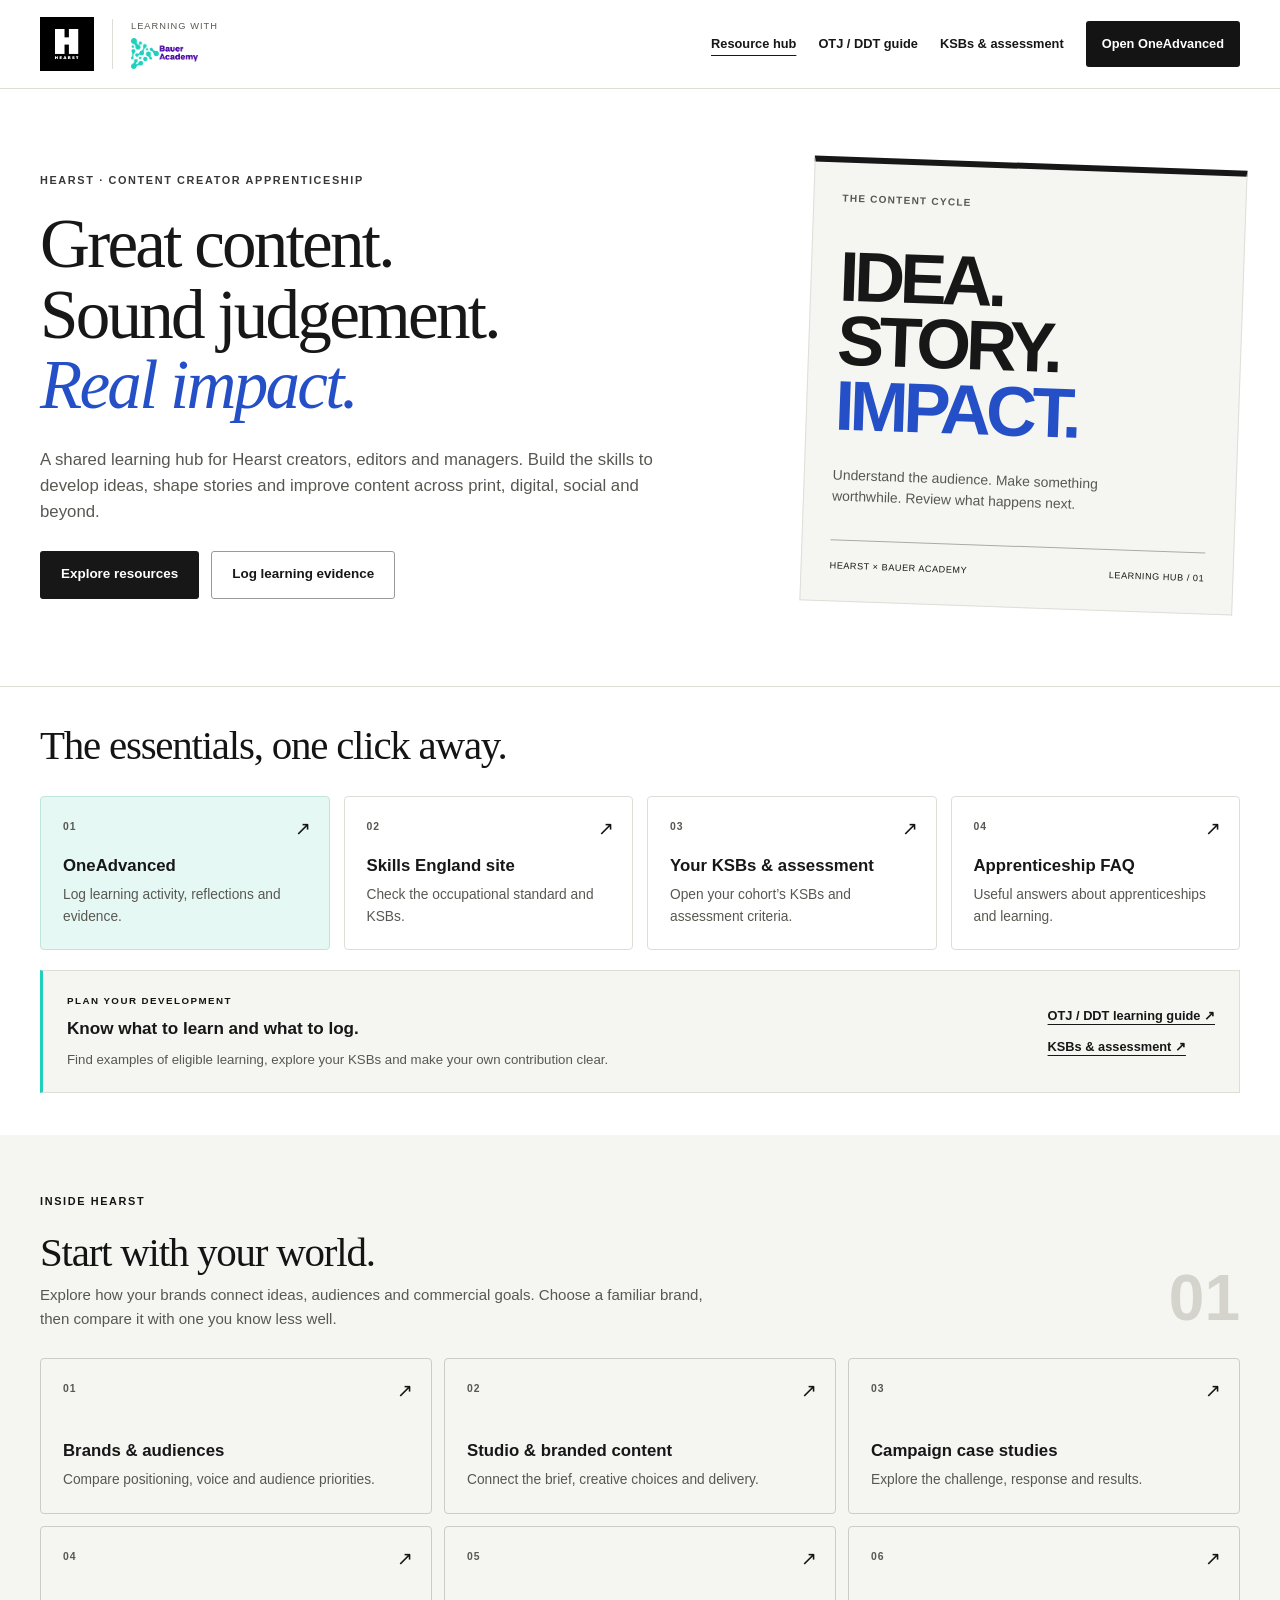
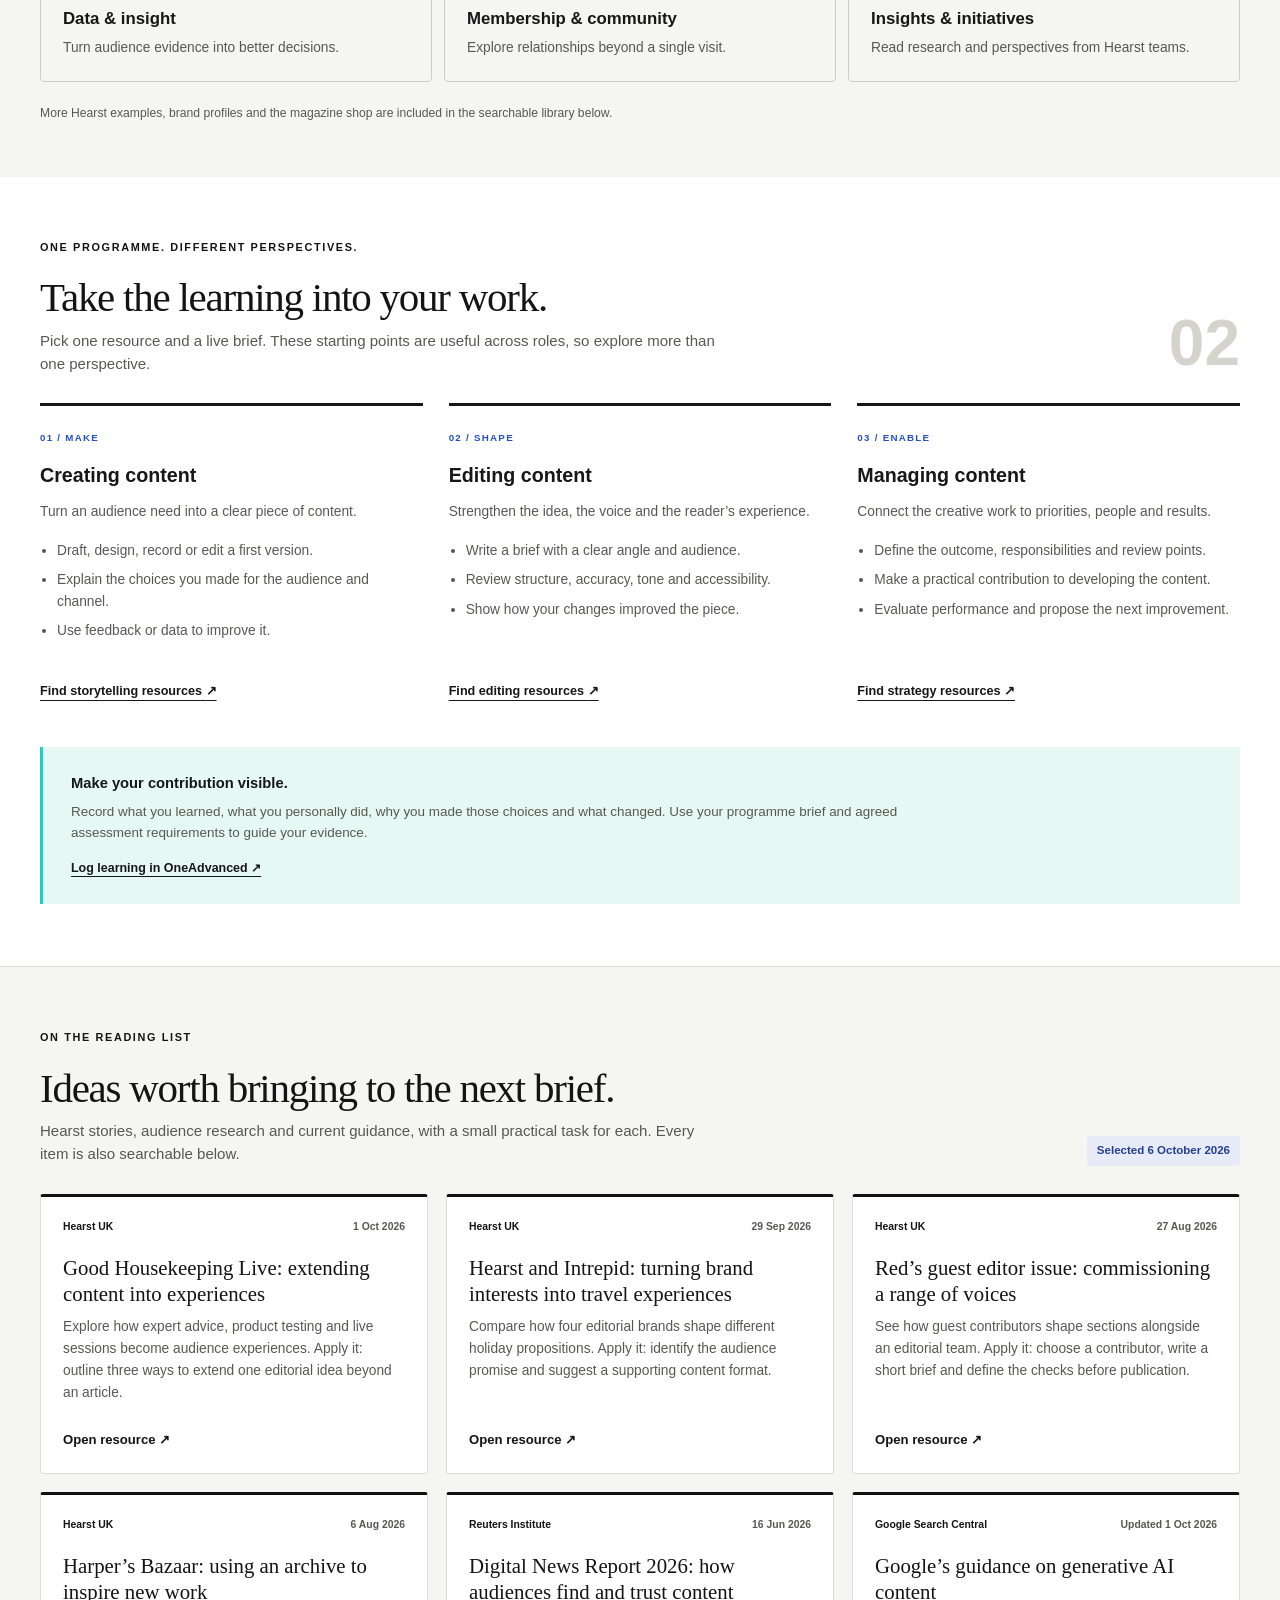
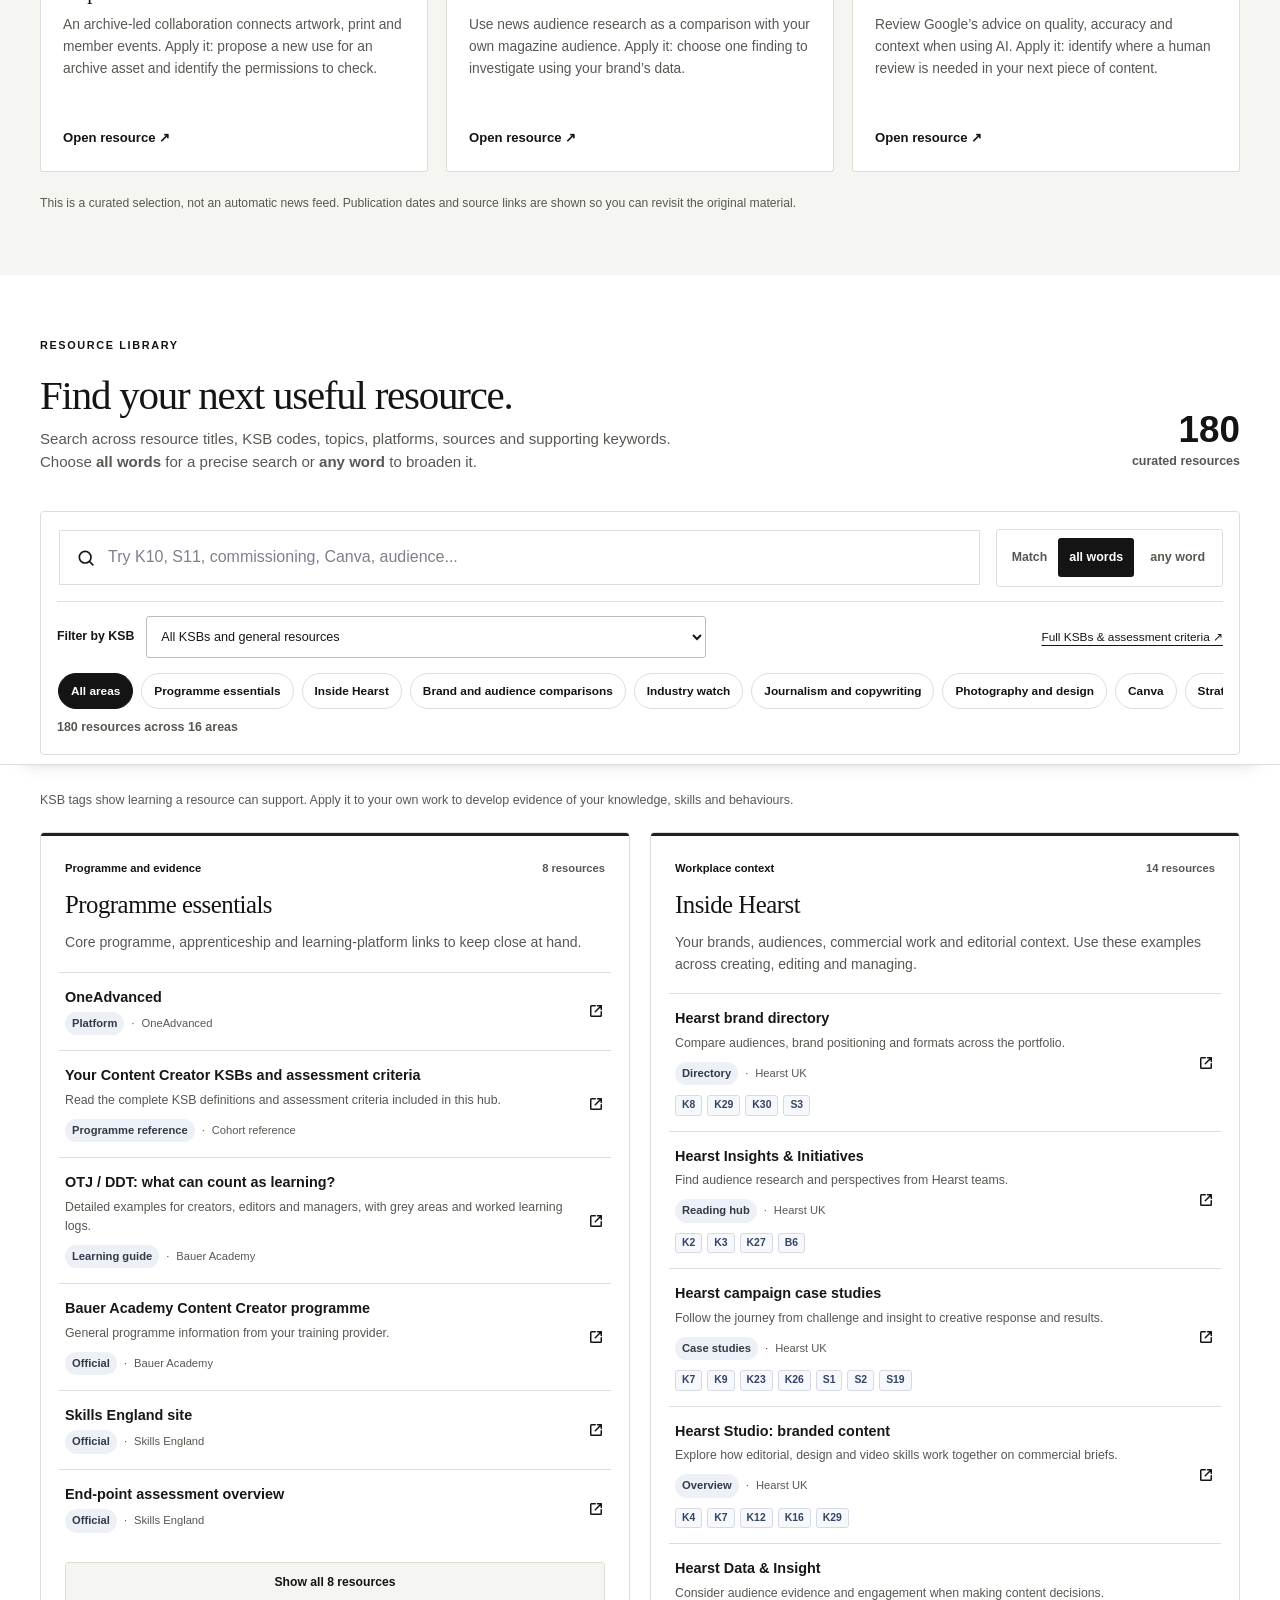
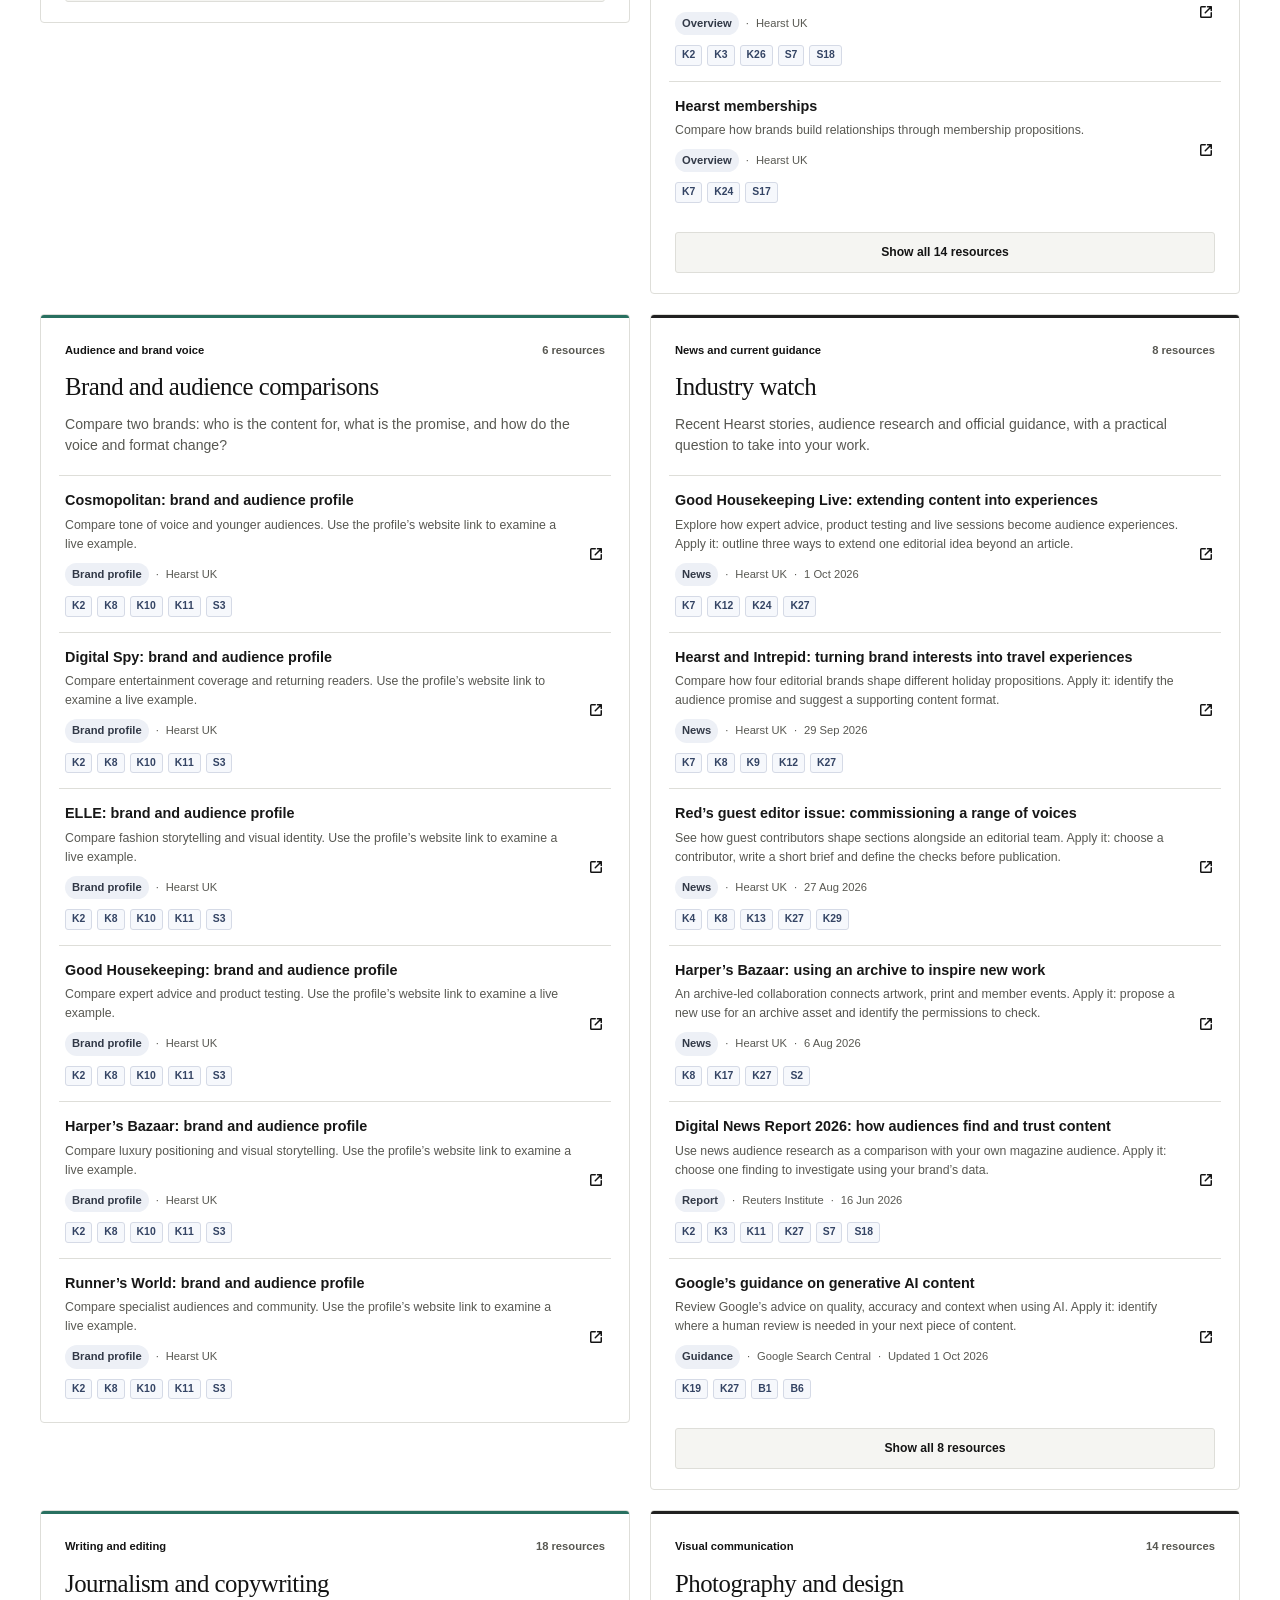
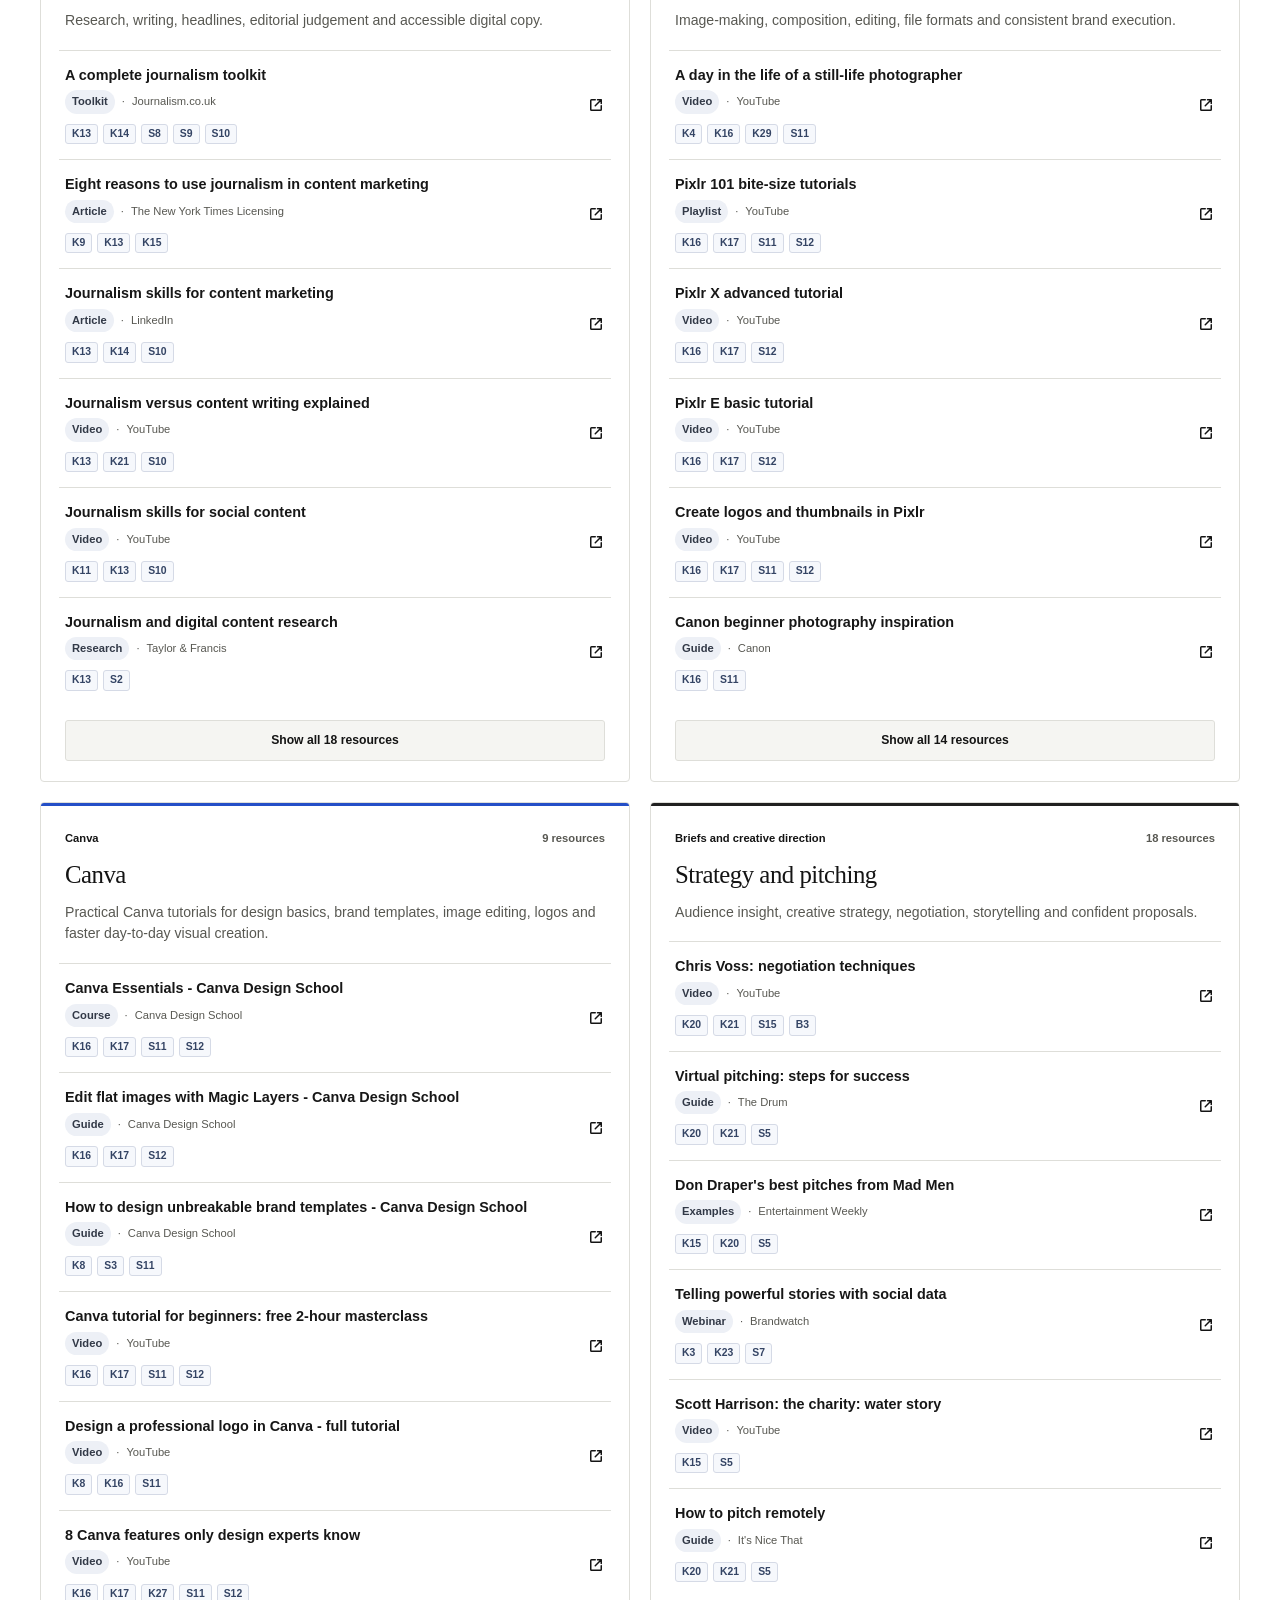
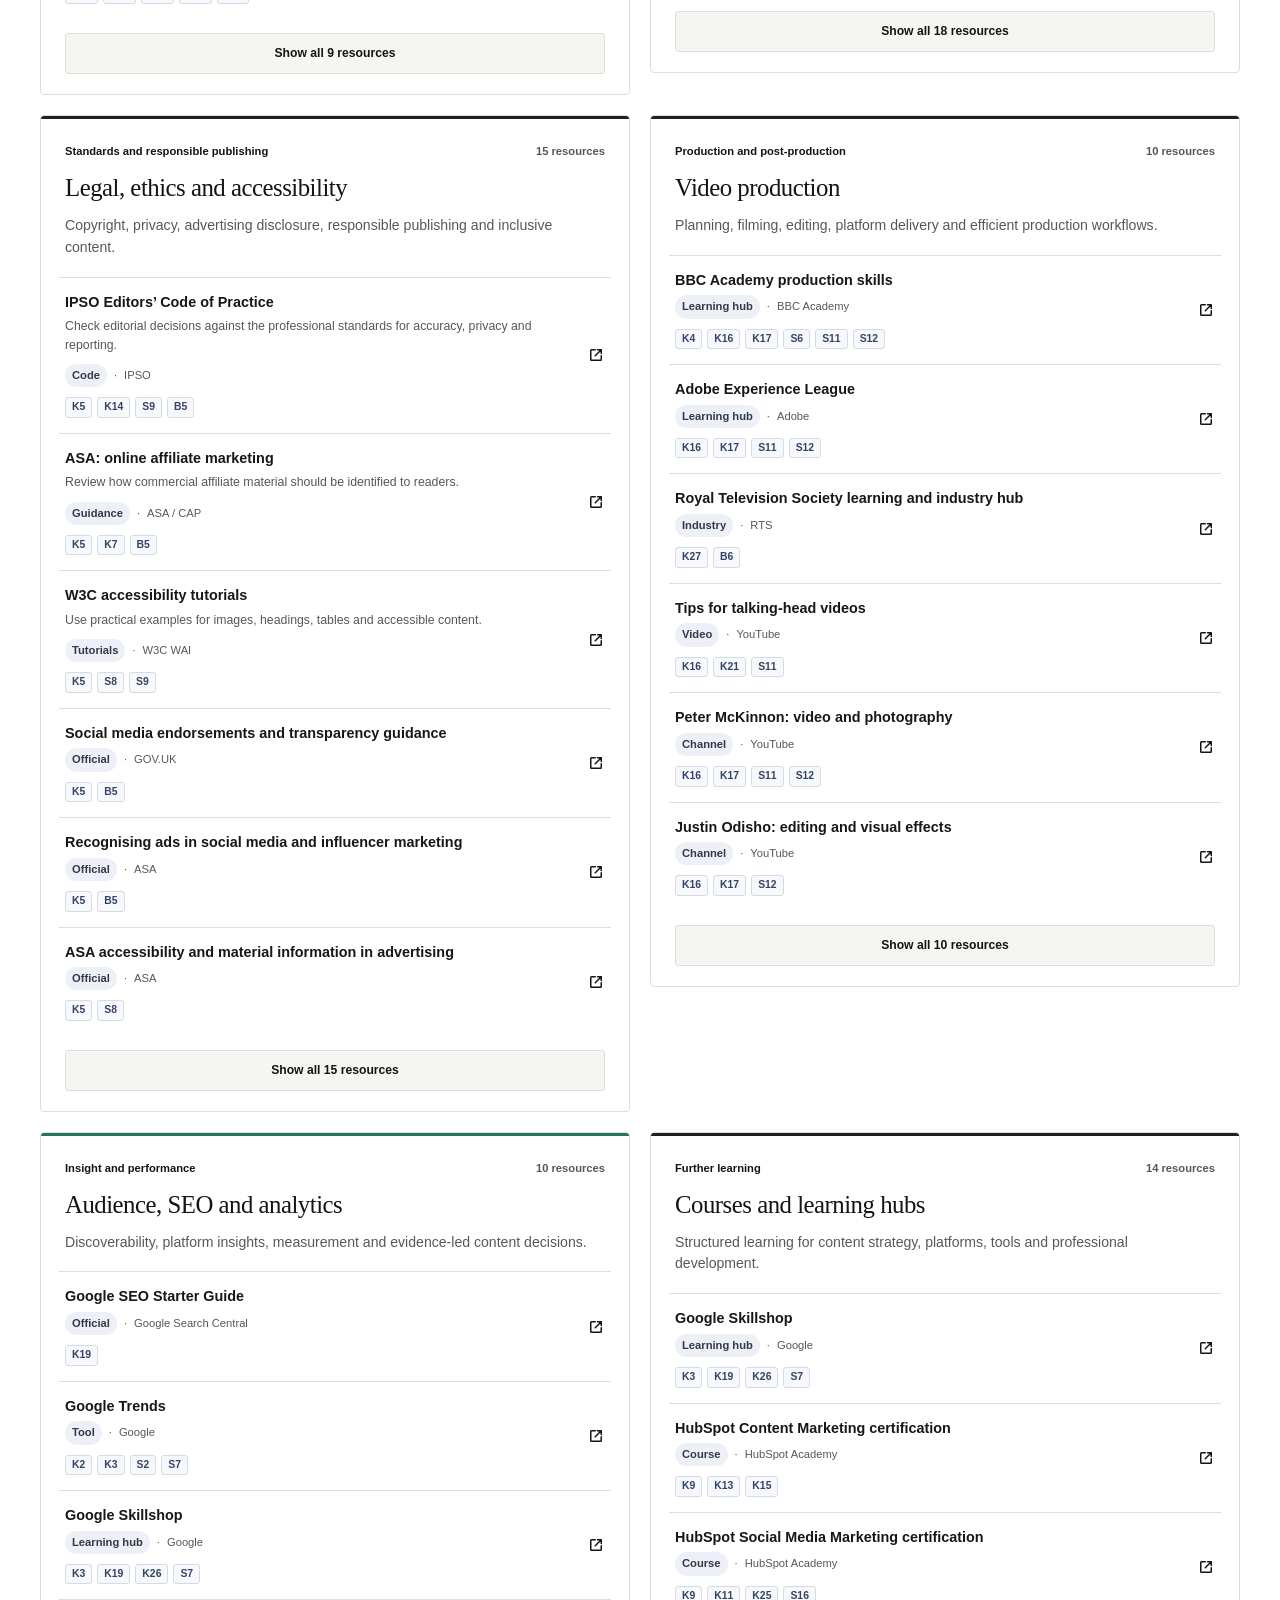
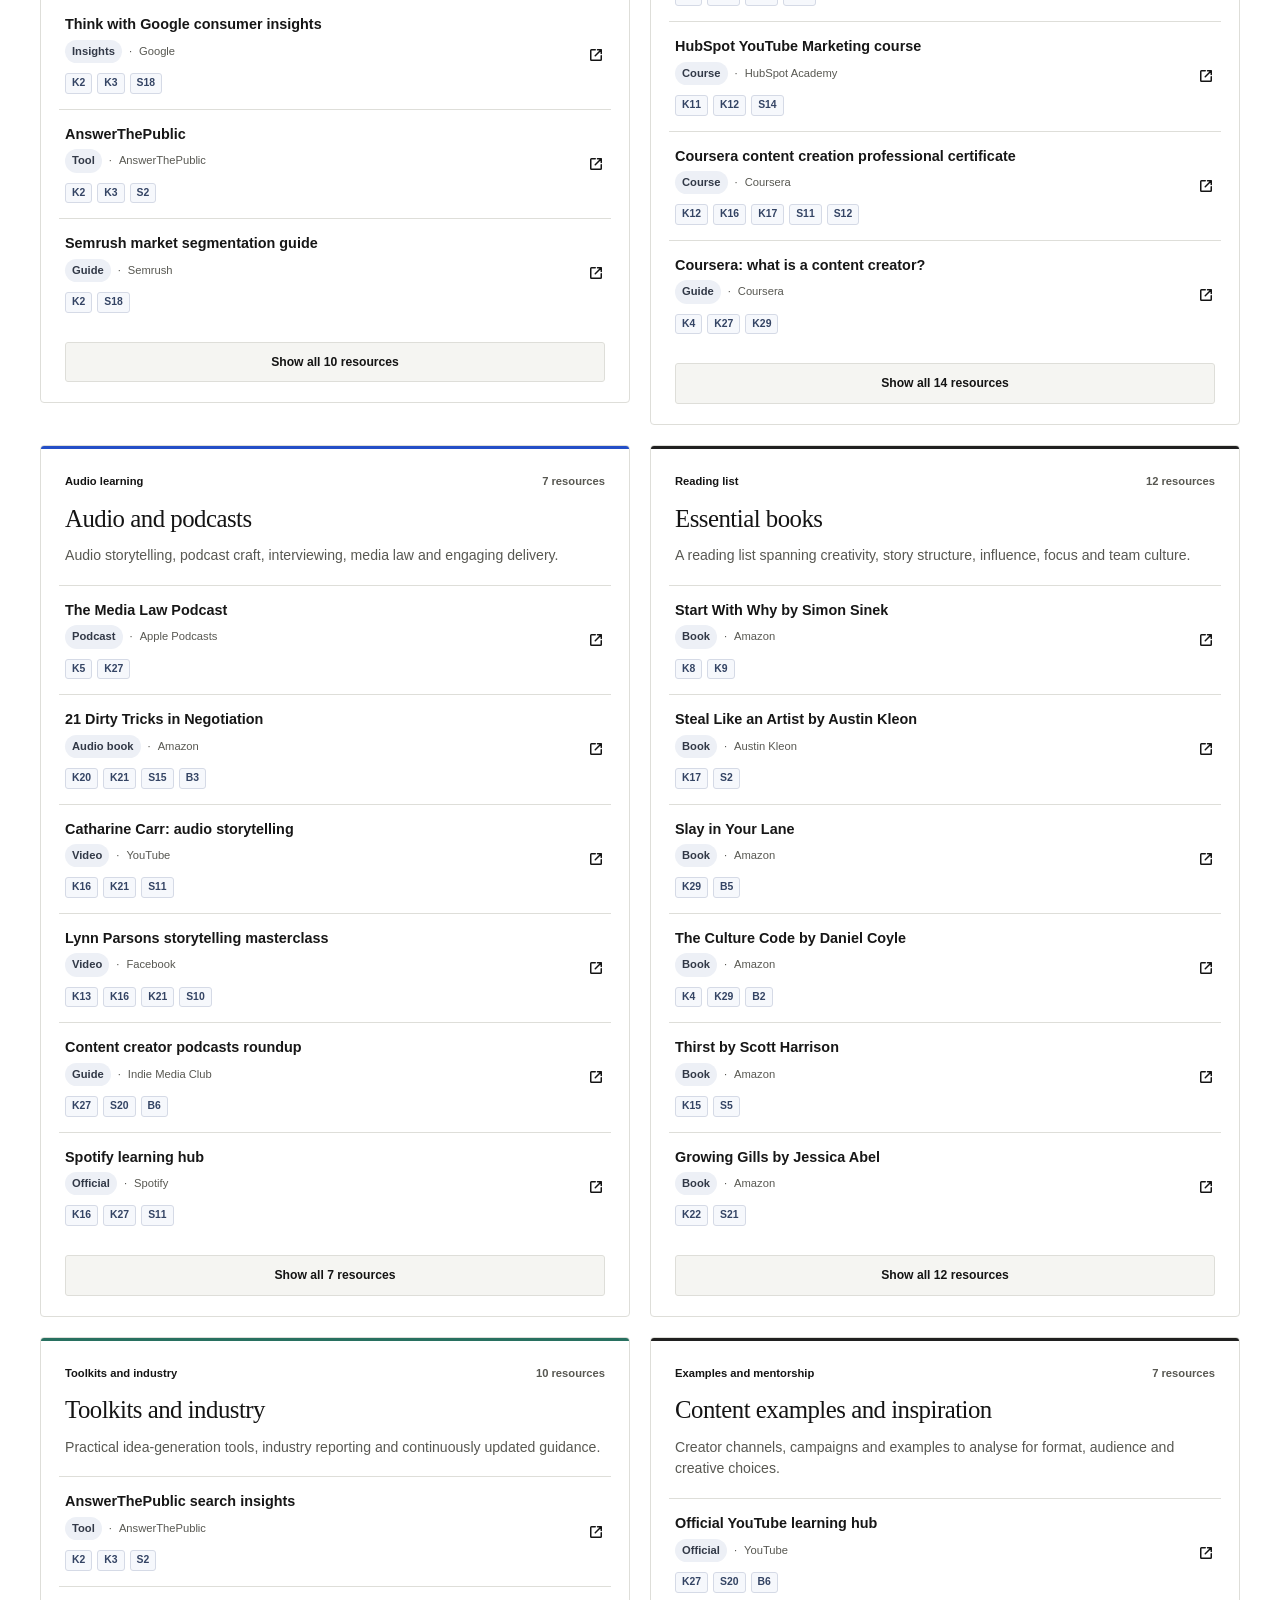
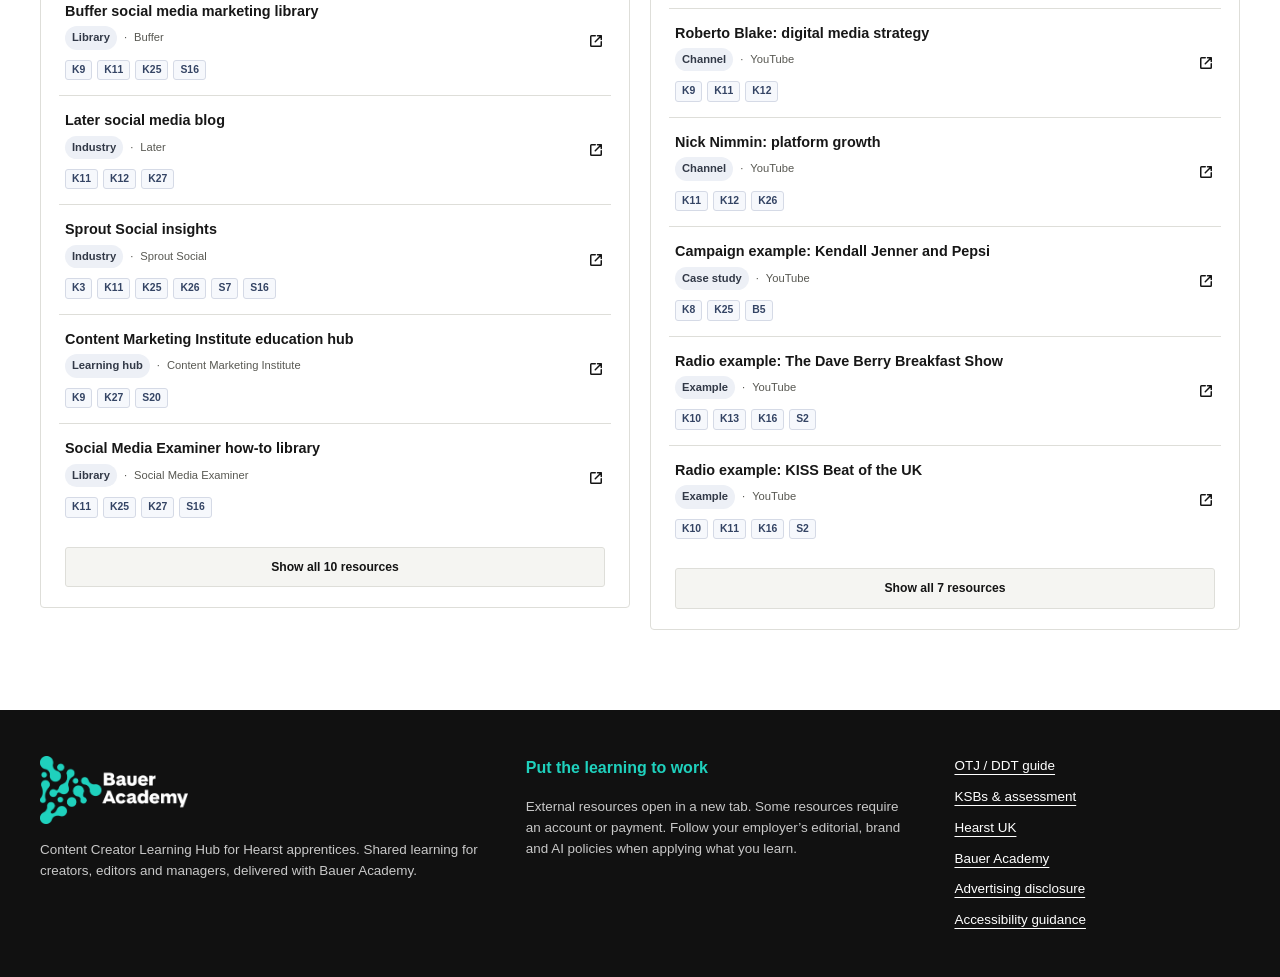
==== index.html @ 5dc92fb8 "Add files via upload" ====
<!doctype html>
<html lang="en-GB">
<head>
  <meta charset="utf-8">
  <meta name="viewport" content="width=device-width, initial-scale=1">
  <meta name="description" content="A shared Content Creator apprenticeship resource hub for Hearst creators, editors and managers, delivered with Bauer Academy.">
  <meta name="theme-color" content="#111111">
  <meta name="application-version" content="hearst-content-creator-ksb-2026-10-06">
  <title>Content Creator Learning Hub | Hearst & Bauer Academy</title>
  <style>
:root {
  --purple: #4700A3;
  --purple-deep: #2f006d;
  --mint: #1FD1BD;
  --lavender: #A096FF;
  --peach: #FF7D6A;
  --lemon: #FFF050;
  --aqua: #5AF0FF;
  --light-mint: #BEFAEB;
  --light-lavender: #E1DCFF;
  --light-peach: #FFD2D2;
  --light-lemon: #FFFFC8;
  --light-aqua: #C8FAFF;
  --ink: #171717;
  --muted: #62606b;
  --line: #e8e4ef;
  --wash: #f7f5fa;
  --white: #ffffff;
  --shadow-sm: 0 9px 28px rgba(71,0,163,.08);
  --shadow-lg: 0 28px 80px rgba(39,0,86,.20);
  --radius-sm: 12px;
  --radius-md: 20px;
  --radius-lg: 30px;
  --header-height: 82px;
}
* { box-sizing: border-box; }
html { scroll-behaviour: smooth; scroll-behavior: smooth; }
body { margin: 0; font-family: 'Arial Nova', Arial, Helvetica, sans-serif; color: var(--ink); background: var(--wash); line-height: 1.55; -webkit-font-smoothing: antialiased; }
a { color: inherit; } button, input { font: inherit; } button { cursor: pointer; } img { display: block; max-width: 100%; }
.shell { width: min(1240px, calc(100% - 40px)); margin-inline: auto; }
.sr-only { position: absolute; width: 1px; height: 1px; padding: 0; margin: -1px; overflow: hidden; clip: rect(0,0,0,0); white-space: nowrap; border: 0; }
.skip-link { position: fixed; left: 16px; top: 12px; z-index: 999; transform: translateY(-150%); background: var(--white); color: var(--purple); padding: 10px 14px; border-radius: 8px; font-weight: 800; box-shadow: var(--shadow-sm); }
.skip-link:focus { transform: translateY(0); }

.site-header { position: sticky; top: 0; z-index: 80; background: var(--white); border-bottom: 1px solid var(--line); box-shadow: 0 4px 18px rgba(32,0,73,.04); }
.header-inner { min-height: var(--header-height); display: flex; align-items: center; justify-content: space-between; gap: 24px; }
.brand-home { display: inline-flex; align-items: center; text-decoration: none; }
.brand-home img { width: auto; height: auto; max-height: 52px; object-fit: contain; }
.top-nav { display: flex; align-items: center; gap: 24px; font-size: .9rem; font-weight: 800; }
.top-nav a { text-decoration: none; } .top-nav a:not(.nav-cta):hover { color: var(--purple); text-decoration: underline; text-underline-offset: 5px; }
.nav-cta { padding: 11px 16px; color: var(--white); background: var(--purple); border-radius: 999px; } .nav-cta:hover { background: var(--purple-deep); }

.hero { position: relative; overflow: hidden; color: var(--white); background: var(--purple); padding: 86px 0 108px; }
.hero::after { content: ""; position: absolute; inset: auto -12% -190px 36%; height: 280px; background: var(--white); border-radius: 50% 50% 0 0 / 60% 60% 0 0; transform: rotate(-2deg); opacity: .98; }
.hero-keyvisual { position: absolute; width: min(46vw, 650px); right: -70px; top: -94px; opacity: .30; transform: rotate(-9deg); pointer-events: none; }
.hero-keyvisual.secondary { width: 250px; right: 36%; top: auto; bottom: -165px; opacity: .14; transform: rotate(18deg); }
.hero-grid { position: relative; z-index: 2; display: grid; grid-template-columns: minmax(0, 1.15fr) minmax(330px, .72fr); gap: 70px; align-items: center; }
.hero-copy { max-width: 760px; }
.eyebrow { margin: 0 0 14px; color: var(--mint); font-size: .77rem; font-weight: 900; letter-spacing: .14em; text-transform: uppercase; }
.eyebrow.dark { color: var(--purple); } h1,h2,h3,p { margin-top: 0; }
h1 { margin-bottom: 24px; font-size: clamp(3rem, 5vw, 5.4rem); line-height: .96; letter-spacing: -.055em; max-width: 900px; }
.hero-lead { max-width: 700px; margin-bottom: 32px; color: #f1eaff; font-size: clamp(1.05rem, 1.7vw, 1.28rem); }
.hero-actions { display: flex; flex-wrap: wrap; gap: 12px; }
.button { display: inline-flex; align-items: center; justify-content: center; min-height: 50px; padding: 0 20px; border: 1px solid transparent; border-radius: 999px; text-decoration: none; font-weight: 900; transition: .2s ease; }
.button:hover { transform: translateY(-2px); } .button-primary { background: var(--mint); color: var(--purple-deep); box-shadow: 0 10px 24px rgba(31,209,189,.20); } .button-primary:hover { background: var(--light-mint); }
.button-secondary { border-color: rgba(255,255,255,.55); color: var(--white); background: rgba(255,255,255,.08); } .button-secondary:hover { background: rgba(255,255,255,.16); }
.hero-panel { position: relative; background: var(--white); color: var(--ink); border-radius: var(--radius-lg); padding: 30px; box-shadow: var(--shadow-lg); }
.hero-panel::before { content: ""; position: absolute; width: 84px; height: 84px; right: -20px; top: -24px; background: var(--mint); border-radius: 48% 52% 64% 36% / 45% 42% 58% 55%; z-index: -1; }
.panel-kicker { color: var(--purple); font-size: .75rem; letter-spacing: .12em; text-transform: uppercase; font-weight: 900; }
.steps-list { list-style: none; padding: 0; margin: 0; display: grid; gap: 4px; } .steps-list li { display: grid; grid-template-columns: 44px 1fr; gap: 14px; padding: 15px 0; border-top: 1px solid var(--line); } .steps-list li:first-child { border-top: 0; }
.steps-list li > span { color: var(--purple); font-weight: 900; font-size: .78rem; } .steps-list strong { display: block; margin-bottom: 3px; font-size: 1.02rem; } .steps-list p { margin: 0; color: var(--muted); font-size: .9rem; }

.quick-links { position: relative; z-index: 4; padding: 0 0 72px; margin-top: -30px; background: var(--white); }
.section-heading { display: flex; align-items: end; justify-content: space-between; gap: 32px; margin-bottom: 28px; } .compact-heading { padding-top: 38px; margin-bottom: 20px; }
.section-heading h2 { margin-bottom: 8px; color: var(--purple); font-size: clamp(2rem, 3.5vw, 3.2rem); line-height: 1.04; letter-spacing: -.04em; } .section-heading p:last-child { max-width: 680px; color: var(--muted); margin-bottom: 0; }
.quick-link-grid { display: grid; grid-template-columns: repeat(4, 1fr); gap: 14px; }
.quick-link { position: relative; min-height: 168px; padding: 22px; display: flex; flex-direction: column; justify-content: space-between; text-decoration: none; background: var(--white); border: 1px solid var(--line); border-radius: var(--radius-md); box-shadow: var(--shadow-sm); transition: .2s ease; }
.quick-link:hover { transform: translateY(-4px); box-shadow: 0 18px 40px rgba(71,0,163,.12); border-color: #cfc3e4; } .quick-link.featured { background: var(--light-mint); border-color: var(--mint); }
.quick-number { color: var(--purple); font-size: .72rem; font-weight: 900; } .quick-link strong { display: block; margin: 18px 0 5px; font-size: 1.05rem; } .quick-link p { margin: 0; color: var(--muted); font-size: .86rem; } .quick-link .arrow { position: absolute; right: 18px; top: 17px; color: var(--purple); font-size: 1.2rem; }

.watch-section { padding: 74px 0 84px; background: var(--wash); }
.watch-heading-note { display: inline-flex; align-items: center; gap: 8px; padding: 6px 10px; border-radius: 999px; background: var(--light-lavender); color: var(--purple); font-weight: 900; font-size: .72rem; }
.watch-grid { display: grid; grid-template-columns: repeat(3, minmax(0,1fr)); gap: 18px; }
.watch-card { min-height: 252px; display: flex; flex-direction: column; text-decoration: none; background: var(--white); border: 1px solid var(--line); border-radius: var(--radius-md); padding: 22px; box-shadow: var(--shadow-sm); transition: .2s ease; }
.watch-card:hover { transform: translateY(-4px); box-shadow: 0 18px 42px rgba(71,0,163,.12); border-color: #cfc3e4; } .watch-meta { display: flex; justify-content: space-between; gap: 12px; color: var(--muted); font-size: .72rem; font-weight: 800; } .watch-meta span { color: var(--purple); }
.watch-card h3 { margin: 20px 0 9px; color: var(--purple); font-size: 1.15rem; line-height: 1.25; } .watch-card p { margin: 0 0 18px; color: var(--muted); font-size: .86rem; } .watch-link { margin-top: auto; color: var(--purple); font-size: .82rem; font-weight: 900; }

.library-section { padding: 76px 0 110px; background: var(--white); } .library-count { min-width: 130px; text-align: right; color: var(--muted); } .library-count strong { display: block; color: var(--purple); font-size: 2.3rem; line-height: 1; } .library-count span { font-size: .78rem; font-weight: 800; }
.search-sticky-wrap { position: sticky; top: var(--header-height); z-index: 50; margin-bottom: 26px; padding: 14px 0 14px; background: var(--white); isolation: isolate; }
.search-sticky-wrap::before { content: ""; position: absolute; z-index: -1; top: 0; bottom: 0; left: 50%; width: 100vw; transform: translateX(-50%); background: var(--white); border-bottom: 1px solid var(--line); box-shadow: 0 16px 18px -24px rgba(47,0,109,.45); }
.search-panel { padding: 16px; background: var(--white); border: 1px solid var(--line); border-radius: var(--radius-md); box-shadow: 0 10px 30px rgba(71,0,163,.07); }
.search-row { display: grid; grid-template-columns: 1fr auto; gap: 14px; align-items: center; } .search-box { position: relative; display: flex; align-items: center; min-height: 58px; border: 2px solid transparent; border-radius: 15px; background: var(--white); box-shadow: inset 0 0 0 1px var(--line); } .search-box:focus-within { border-color: var(--purple); box-shadow: 0 0 0 4px rgba(71,0,163,.10); } .search-icon { display: grid; place-items: center; margin-left: 17px; color: var(--purple); }
.search-box input { width: 100%; min-width: 0; padding: 15px 86px 15px 12px; border: 0; outline: 0; background: transparent; color: var(--ink); font-size: 1rem; } .search-box input::placeholder { color: #837d8d; } .clear-search { position: absolute; right: 12px; border: 0; border-radius: 999px; background: var(--wash); color: var(--purple); padding: 7px 11px; font-size: .76rem; font-weight: 900; }
.match-control { min-height: 58px; display: flex; align-items: center; gap: 5px; padding: 6px; background: var(--white); border: 1px solid var(--line); border-radius: 15px; } .match-control > span { padding: 0 6px 0 9px; color: var(--muted); font-size: .77rem; font-weight: 800; } .match-button { border: 0; background: transparent; color: var(--muted); border-radius: 10px; padding: 10px 11px; font-size: .78rem; font-weight: 900; } .match-button.active { background: var(--purple); color: var(--white); }
.filter-row { display: flex; justify-content: space-between; gap: 16px; align-items: center; margin-top: 14px; } .category-filters { display: flex; gap: 8px; overflow-x: auto; padding: 1px 1px 3px; scrollbar-width: thin; } .filter-button { flex: 0 0 auto; border: 1px solid var(--line); background: var(--white); color: var(--purple); border-radius: 999px; padding: 8px 12px; font-size: .76rem; font-weight: 900; } .filter-button:hover, .filter-button.active { border-color: var(--purple); background: var(--purple); color: var(--white); } .result-summary { flex: 0 0 auto; margin: 0; color: var(--muted); font-size: .78rem; font-weight: 800; }
.search-note { margin: -8px 0 22px; padding: 12px 15px; border-left: 4px solid var(--purple); background: var(--light-lavender); color: #4a2774; border-radius: 0 10px 10px 0; font-size: .86rem; }
.resource-grid { display: grid; grid-template-columns: repeat(2, minmax(0, 1fr)); gap: 20px; align-items: start; }
.resource-card { --accent: var(--purple); position: relative; overflow: hidden; background: var(--white); border: 1px solid var(--line); border-radius: var(--radius-md); box-shadow: 0 7px 22px rgba(71,0,163,.055); } .resource-card::before { content: ""; display: block; height: 7px; background: var(--accent); }
.resource-card[data-tone="purple"] { --accent: var(--purple); } .resource-card[data-tone="mint"] { --accent: var(--mint); } .resource-card[data-tone="lavender"] { --accent: var(--lavender); } .resource-card[data-tone="aqua"] { --accent: var(--aqua); } .resource-card[data-tone="peach"] { --accent: var(--peach); } .resource-card[data-tone="lemon"] { --accent: var(--lemon); }
.resource-card-header { padding: 24px 24px 18px; } .card-meta { display: flex; flex-wrap: wrap; justify-content: space-between; gap: 10px; margin-bottom: 9px; } .ksb-tag, .resource-total { font-size: .7rem; font-weight: 900; } .ksb-tag { color: var(--purple); } .resource-total { color: var(--muted); } .resource-card h3 { margin-bottom: 7px; color: var(--purple); font-size: 1.35rem; letter-spacing: -.025em; } .resource-card-header > p { margin: 0; color: var(--muted); font-size: .88rem; }
.resource-list { list-style: none; margin: 0; padding: 0 18px 8px; } .resource-item { border-top: 1px solid var(--line); } .resource-link { display: grid; grid-template-columns: minmax(0,1fr) auto; gap: 14px; align-items: center; padding: 15px 6px; text-decoration: none; border-radius: 10px; } .resource-link:hover { background: var(--wash); } .resource-link:focus-visible { outline: 3px solid rgba(71,0,163,.28); outline-offset: 2px; } .resource-title { display: block; margin-bottom: 5px; color: var(--ink); font-weight: 800; font-size: .9rem; line-height: 1.35; } .resource-detail { display: flex; flex-wrap: wrap; align-items: center; gap: 7px; color: var(--muted); font-size: .7rem; } .resource-type { display: inline-flex; padding: 3px 7px; border-radius: 999px; background: var(--light-lavender); color: var(--purple); font-weight: 900; } .resource-source::before, .resource-date::before { content: "·"; margin-right: 7px; } .external-icon { color: var(--purple); transition: transform .2s ease; } .resource-link:hover .external-icon { transform: translate(2px,-2px); }
.card-footer { padding: 6px 24px 20px; } .expand-button { width: 100%; border: 1px solid var(--line); background: var(--wash); color: var(--purple); border-radius: 12px; padding: 10px 14px; font-size: .76rem; font-weight: 900; } .expand-button:hover { background: var(--light-lavender); border-color: #cfc3e4; }
.empty-state { text-align: center; padding: 74px 20px 20px; } .empty-mark { display: block; width: 68px; height: 68px; margin: 0 auto 20px; background: var(--mint); border-radius: 43% 57% 64% 36% / 45% 38% 62% 55%; } .empty-state h3 { margin-bottom: 7px; color: var(--purple); font-size: 1.5rem; } .empty-state p { color: var(--muted); }

.site-footer { position: relative; overflow: hidden; padding: 58px 0; color: var(--white); background: var(--purple-deep); } .site-footer::after { content:""; position:absolute; width:330px; height:365px; right:-100px; bottom:-165px; background-image:url('[data-uri]'); background-size:contain; background-repeat:no-repeat; opacity:.14; transform:rotate(8deg); } .footer-grid { position:relative; z-index:2; display: grid; grid-template-columns: 1.15fr 1fr .75fr; gap: 48px; align-items: start; } .footer-logo { width: 210px; height: auto; display: block; padding: 0; border-radius: 0; background: transparent; } .footer-brand p, .footer-note p { margin: 16px 0 0; color: #ded3ef; font-size: .84rem; } .footer-note strong { color: var(--mint); } .footer-links { display: grid; gap: 10px; } .footer-links a { color: var(--white); text-decoration-thickness: 1px; text-underline-offset: 4px; font-size: .84rem; } .footer-links a:hover { color: var(--mint); }

:focus-visible { outline: 3px solid var(--mint); outline-offset: 3px; }
@media (prefers-reduced-motion: reduce) { *,*::before,*::after { scroll-behavior: auto !important; transition: none !important; animation: none !important; } }
@media (max-width: 1040px) { .top-nav a:not(.nav-cta) { display: none; } .hero-grid { grid-template-columns: 1fr .72fr; gap: 38px; } .quick-link-grid { grid-template-columns: repeat(2,1fr); } .watch-grid { grid-template-columns: repeat(2,1fr); } .footer-grid { grid-template-columns: 1fr 1fr; } .footer-links { grid-column: 1/-1; grid-template-columns: repeat(3,auto); justify-content:start; gap:26px; } }
@media (max-width: 780px) { :root { --header-height: 74px; } .shell { width: min(100% - 28px, 1240px); } .header-inner { min-height: var(--header-height); } .brand-home img { width: auto; max-height: 44px; } .nav-cta { padding: 9px 12px; font-size: .76rem; } .hero { padding: 64px 0 94px; } .hero-grid { grid-template-columns: 1fr; } .hero-panel { max-width: 590px; } .hero-keyvisual { width: 530px; right:-210px; top:-60px; opacity:.22; } .section-heading { align-items: start; } .library-count { display: none; } .search-sticky-wrap { position: relative; top: auto; padding-top: 0; } .search-sticky-wrap::before { display:none; } .search-row { grid-template-columns: 1fr; } .match-control { width: fit-content; min-height: 48px; } .filter-row { align-items:start; flex-direction:column; } .category-filters { width:100%; } .resource-grid { grid-template-columns:1fr; } .footer-grid { grid-template-columns:1fr; gap:28px; } .footer-links { grid-column:auto; grid-template-columns:1fr; gap:10px; } }
@media (max-width: 560px) { .brand-home img { width: 116px; } .nav-cta { padding: 8px 10px; font-size: .68rem; } h1 { font-size: 2.8rem; } .hero-actions { align-items:stretch; flex-direction:column; } .button { width:100%; } .hero-panel { padding:22px; border-radius:22px; } .quick-link-grid, .watch-grid { grid-template-columns:1fr; } .quick-link { min-height:148px; } .watch-card { min-height:220px; } .library-section { padding-top:58px; } .section-heading h2 { font-size:2.15rem; } .search-panel { padding:12px; } .search-box input { padding-right:70px; font-size:.9rem; } .match-control { width:100%; justify-content:space-between; } .resource-card-header { padding:21px 19px 15px; } .resource-list { padding-inline:13px; } .card-footer { padding-inline:19px; } }
.noscript-message { padding:14px 20px; background:var(--light-lemon); color:#4b4200; text-align:center; font-weight:800; border-bottom:1px solid #e4d769; }
  
/* Hearst edition: editorial layout, with original supplied partner logos. */
:root { --purple:#141414; --purple-deep:#101010; --mint:#1FD1BD; --light-mint:#e6f8f4; --light-lavender:#edf0f6; --wash:#f5f5f2; --line:#deded9; --muted:#585852; --shadow-sm:none; --shadow-lg:none; --radius-md:4px; --radius-lg:4px; --header-height:88px; --editorial-blue:#244fc7; }
html { scroll-padding-top:110px; } .shell { width:min(1200px,calc(100% - 48px)); }
.site-header { box-shadow:none; } .header-inner { padding-block:15px; min-height:88px; gap:18px; }
.header-brands { display:flex; align-items:center; gap:18px; flex-shrink:0; }
.brand-home img { height:54px; width:54px; max-height:54px; }
.partner-brand { border-left:1px solid var(--line); padding-left:18px; display:grid; gap:4px; }
.partner-brand span { text-transform:uppercase; font-size:.58rem; letter-spacing:.11em; color:var(--muted); }
.partner-brand img { height:31px; width:auto; max-width:88px; object-fit:contain; }
.top-nav { gap:22px; font-size:.8rem; } .nav-cta { border-radius:3px; background:#141414; padding:13px 16px; }
.hero { color:var(--ink); background:#fff; padding:74px 0 78px; border-bottom:1px solid var(--line); }
.hero::after,.hero-panel::before { display:none; }
.hero-grid { grid-template-columns:minmax(0,1.3fr) minmax(300px,.8fr); gap:64px; }
.eyebrow { color:#383838; font-size:.68rem; letter-spacing:.15em; margin-bottom:20px; }
h1 { font-family:Georgia,'Times New Roman',serif; font-weight:400; font-size:clamp(3.5rem,5.4vw,5.25rem); line-height:1.02; letter-spacing:-.04em; margin-bottom:26px; }
h1 em { color:var(--editorial-blue); font-weight:400; }
.hero-lead { color:var(--muted); font-size:1.05rem; max-width:620px; margin-bottom:26px; }
.button { border-radius:3px; font-size:.84rem; min-height:48px; }
.button-primary { background:var(--ink); color:#fff; box-shadow:none; } .button-primary:hover { background:#353535; color:#fff; }
.button-secondary { background:#fff; color:var(--ink); border-color:#999; } .button-secondary:hover { background:var(--wash); }
.hero-panel { border-radius:0; padding:28px; background:var(--wash); border:1px solid var(--line); border-top:6px solid var(--ink); transform:rotate(2deg); }
.panel-kicker { font-size:.63rem; color:var(--muted); }
.editorial-word { font-size:clamp(3.8rem,5.5vw,5.6rem); font-weight:900; letter-spacing:-.07em; line-height:.92; margin:38px 0 26px; }
.editorial-word span { color:var(--editorial-blue); }
.panel-description { color:var(--muted); font-size:.87rem; max-width:290px; }
.edition-line { display:flex; flex-wrap:wrap; justify-content:space-between; gap:12px; border-top:1px solid #aaa; padding-top:18px; margin-top:32px; font-size:.57rem; text-transform:uppercase; letter-spacing:.06em; }
.quick-links { margin-top:0; padding:0 0 42px; background:#fff; }
.compact-heading { padding-top:36px; } .compact-heading h2 { font-size:1.35rem; letter-spacing:-.02em; }
.compact-heading .eyebrow { display:none; }
.quick-link { border-radius:4px; box-shadow:none; min-height:152px; }
.quick-link.featured { border-color:#c1e5dd; } .quick-link:hover { box-shadow:none; border-color:var(--ink); transform:translateY(-2px); }
.quick-number { font-size:.65rem; letter-spacing:.09em; color:var(--muted); }
.hearst-section { padding:58px 0 54px; background:var(--wash); }
.section-heading h2 { font-family:Georgia,'Times New Roman',serif; font-weight:400; font-size:clamp(2.1rem,3.2vw,3rem); line-height:1.1; letter-spacing:-.03em; }
.section-heading p:last-child { font-size:.94rem; } .section-index { color:#d4d4cd; font-size:4rem; font-weight:900; line-height:1; }
.hearst-links { display:grid; grid-template-columns:repeat(3,1fr); gap:12px; }
.hearst-links .quick-link { min-height:156px; background:transparent; border-color:#ccccc6; }
.section-footnote { color:var(--muted); font-size:.76rem; margin:22px 0 0; max-width:850px; }
.role-section { background:#fff; padding:62px 0; border-bottom:1px solid var(--line); }
.role-grid { display:grid; grid-template-columns:repeat(3,1fr); gap:26px; }
.role-card { border-top:3px solid var(--ink); padding:24px 0 4px; display:flex; flex-direction:column; }
.role-number { font-size:.61rem; letter-spacing:.13em; font-weight:800; color:var(--editorial-blue); }
.role-card h3 { font-size:1.23rem; margin:15px 0 10px; } .role-card p,.role-card li { font-size:.86rem; color:var(--muted); }
.role-card p { margin-bottom:10px; } .role-card ul { padding-left:17px; margin:0 0 22px; } .role-card li { margin:8px 0; }
.role-card button { text-align:left; border:0; padding:11px 0; background:transparent; color:var(--ink); text-decoration:underline; text-underline-offset:5px; font-size:.79rem; font-weight:800; margin-top:auto; }
.role-card button:hover { color:var(--editorial-blue); }
.evidence-line { background:var(--light-mint); padding:24px 28px; margin-top:30px; border-left:3px solid var(--mint); }
.evidence-line strong { font-size:.92rem; } .evidence-line p { font-size:.84rem; color:var(--muted); max-width:860px; margin:6px 0 12px; } .evidence-line a { font-size:.78rem; font-weight:800; text-underline-offset:4px; }
.watch-section { padding:62px 0; } .watch-heading-note { background:#e7ebf8; color:#243f91; border-radius:3px; white-space:nowrap; }
.watch-card { min-height:280px; border-radius:3px; box-shadow:none; border-top:3px solid #111; }
.watch-card:hover { box-shadow:none; border-color:#111; transform:translateY(-2px); }
.watch-card h3 { font-family:Georgia,'Times New Roman',serif; font-size:1.3rem; font-weight:400; } .watch-card p { line-height:1.6; }
.watch-meta { flex-wrap:wrap; font-size:.65rem; } .watch-meta span:last-child { color:var(--muted); }
.library-section { padding:62px 0 80px; } .search-panel { border-radius:4px; box-shadow:none; padding:16px; }
.search-box,.match-control { border-radius:3px; } .match-button { border-radius:3px; }
.search-sticky-wrap { background:#fff; top:var(--header-height); padding:10px 0; }
.search-sticky-wrap::before { z-index:-1; background:#fff; }
.search-box:focus-within { border-color:var(--editorial-blue); box-shadow:none; }
.filter-button { font-weight:700; font-size:.74rem; min-height:36px; } .category-filters { max-width:100%; }
.filter-row { align-items:start; } .result-summary { padding-top:8px; } .clear-search { min-height:36px; }
.search-note { background:#edf0f8; color:#273b70; border-radius:0; }
.resource-card { border-radius:4px; box-shadow:none; } .resource-card::before { height:3px; }
.resource-card[data-tone] { --accent:#202020; } .resource-card[data-tone="mint"] { --accent:#287060; } .resource-card[data-tone="aqua"] { --accent:var(--editorial-blue); }
.resource-card h3 { font-family:Georgia,'Times New Roman',serif; font-weight:400; font-size:1.55rem; letter-spacing:-.02em; }
.resource-description { display:block; margin:0 0 9px; font-size:.77rem; line-height:1.55; color:var(--muted); }
.resource-type { background:#edf0f6; color:#323947; font-weight:700; } .expand-button { border-radius:3px; }
.site-footer { background:#111; padding:46px 0; } .site-footer::after { display:none; }
.footer-logo { width:auto; max-height:68px; max-width:160px; } .footer-brand p,.footer-note p { color:#c9c9c9; }
:focus-visible { outline:3px solid var(--editorial-blue); outline-offset:4px; }
.site-footer :focus-visible { outline-color:var(--mint); }
@media(min-width:781px) { .filter-row { flex-direction:column; gap:6px; } .category-filters { width:100%; } .result-summary { padding-top:0; } }
@media(max-width:1040px) { .hero-grid { gap:35px; grid-template-columns:1.2fr 1fr; } .hero-panel { padding:22px; } }
@media(max-width:780px) { .shell { width:calc(100% - 32px); } .header-inner { min-height:76px; padding-block:12px; } .brand-home img { width:48px; height:48px; max-height:48px; } .header-brands { gap:12px; } .partner-brand { padding-left:12px; } .partner-brand img { height:28px; max-width:70px; }
.hero { padding:45px 0 46px; } .hero-grid { grid-template-columns:1fr; gap:32px; } h1 { font-size:clamp(3.1rem,8.4vw,4.4rem); } .hero-panel { transform:none; max-width:none; } .editorial-word { font-size:3.8rem; margin:22px 0; } .hero-panel .panel-description { max-width:450px; } .edition-line { margin-top:20px; }
.hearst-links { grid-template-columns:repeat(2,1fr); } .role-grid { grid-template-columns:1fr; gap:20px; } .role-card { padding-top:18px; } .role-card ul { margin-bottom:4px; } .section-index { display:none; } .section-heading { flex-wrap:wrap; gap:16px; } .watch-heading-note { font-size:.67rem; } .hearst-section,.role-section,.watch-section,.library-section { padding-block:42px; } .search-sticky-wrap { position:relative; top:auto; } .filter-row { gap:8px; } }
@media(max-width:560px) { .brand-home img { width:44px; height:44px; max-height:44px; } .header-inner { gap:10px; } .partner-brand span { font-size:.49rem; } .partner-brand img { height:25px; max-width:61px; } .nav-cta { padding:11px 10px; font-size:.67rem; } .header-brands { gap:10px; } .partner-brand { padding-left:10px; } .hero-lead { font-size:.98rem; } .hero-actions { flex-direction:row; } .hero-actions .button { width:auto; flex:1; padding-inline:12px; } .hearst-links { grid-template-columns:1fr; } .hearst-links .quick-link { min-height:133px; } .quick-link-grid { grid-template-columns:1fr 1fr; gap:10px; } .quick-link { padding:17px; min-height:170px; } .quick-link strong { font-size:.92rem; } .quick-link p { font-size:.78rem; } .evidence-line { padding:20px; } .footer-grid { gap:24px; } }
@media(max-width:360px) { .partner-brand { display:none; } .quick-link-grid { grid-template-columns:1fr; } }


.ksb-filter-row { display:flex; align-items:center; gap:12px; margin-top:14px; padding-top:14px; border-top:1px solid var(--line); }
.ksb-filter-row label { font-size:.77rem; font-weight:800; flex-shrink:0; }
.ksb-filter-row select { min-width:0; width:min(560px,100%); min-height:42px; border:1px solid #bdbdb8; background:#fff; border-radius:3px; padding:8px 30px 8px 10px; font:inherit; font-size:.79rem; color:var(--ink); }
.ksb-filter-row a { font-size:.74rem; text-underline-offset:4px; margin-left:auto; }
.mapping-note { margin:0 0 22px; color:var(--muted); font-size:.78rem; }
.ksb-selection-note { padding:15px 18px; border-left:3px solid var(--editorial-blue); background:#edf0f8; font-size:.83rem; margin:0 0 24px; color:#263962; }
.resource-ksbs { display:flex; flex-wrap:wrap; gap:5px; margin-top:10px; }
.ksb-chip { display:inline-block; padding:2px 6px; border:1px solid #d5dae6; border-radius:3px; color:#344464; background:#f6f8fc; font-size:.65rem; font-weight:700; line-height:1.4; }
@media(max-width:780px) { .ksb-filter-row { flex-wrap:wrap; gap:8px; } .ksb-filter-row select { width:100%; order:3; } .ksb-filter-row a { max-width:60%; text-align:right; font-size:.67rem; } }


.top-nav a[aria-current="page"]{text-decoration:underline;text-underline-offset:7px}.mobile-pages{display:none}.learning-banner{display:flex;justify-content:space-between;gap:25px;align-items:center;border:1px solid var(--line);border-left:3px solid var(--mint);background:var(--wash);padding:22px 24px;margin-top:20px}.learning-banner .eyebrow{display:block;font-size:.61rem;margin:0 0 8px}.learning-banner strong{display:block;font-size:1.07rem}.learning-banner p{font-size:.83rem;color:var(--muted);margin:7px 0 0}.learning-banner-actions{display:grid;gap:11px;flex-shrink:0;font-size:.8rem;font-weight:800}.learning-banner-actions a{text-underline-offset:4px}
@media(max-width:1040px){.mobile-pages{display:flex;justify-content:center;gap:20px;padding:10px 16px;border-bottom:1px solid var(--line);font-size:.77rem;background:#fff}.mobile-pages a{text-decoration:none}.mobile-pages a[aria-current="page"]{font-weight:800;text-decoration:underline}}
@media(max-width:780px){.learning-banner{align-items:start;flex-direction:column;padding:20px;gap:16px}}
@media(max-width:560px){.mobile-pages{gap:16px;font-size:.7rem}}

</style>
<link rel="icon" type="image/svg+xml" href="data:image/svg+xml,%3Csvg%20xmlns%3D%22http%3A%2F%2Fwww.w3.org%2F2000%2Fsvg%22%20viewBox%3D%220%200%2032%2032%22%3E%3Crect%20width%3D%2232%22%20height%3D%2232%22%20fill%3D%22%23111%22%2F%3E%3Cpath%20d%3D%22M8%207h5v7h6V7h5v18h-5v-7h-6v7H8z%22%20fill%3D%22white%22%2F%3E%3C%2Fsvg%3E">
</head>
<body>
  <noscript><div class="noscript-message">This resource hub needs JavaScript enabled to display and search the library.</div></noscript>
  <a class="skip-link" href="#resources">Skip to resources</a>

  <header class="site-header">
    <div class="shell header-inner">
      <div class="header-brands"><a class="brand-home" href="#top" aria-label="Hearst Content Creator Learning Hub home"><img src="[data-uri]" alt="Hearst"></a><div class="partner-brand"><span>Learning with</span><img src="[data-uri]" alt="Bauer Academy"></div></div>
      <nav class="top-nav" aria-label="Primary navigation"><a href="index.html" aria-current="page">Resource hub</a><a href="learning-guide.html">OTJ / DDT guide</a><a href="ksbs.html">KSBs &amp; assessment</a><a class="nav-cta" href="https://education.oneadvanced.com" target="_blank" rel="noopener noreferrer">Open OneAdvanced</a></nav>
    </div>
  </header><nav class="mobile-pages" aria-label="Page navigation"><a href="index.html" aria-current="page">Resource hub</a><a href="learning-guide.html">OTJ / DDT guide</a><a href="ksbs.html">KSBs &amp; assessment</a></nav>

  <main id="top">
    <section class="hero">
      <div class="shell hero-grid">
        <div class="hero-copy">
          <p class="eyebrow">Hearst · Content Creator apprenticeship</p>
          <h1>Great content.<br>Sound judgement.<br><em>Real impact.</em></h1>
          <p class="hero-lead">A shared learning hub for Hearst creators, editors and managers. Build the skills to develop ideas, shape stories and improve content across print, digital, social and beyond.</p>
          <div class="hero-actions">
            <a class="button button-primary" href="#resources">Explore resources</a>
            <a class="button button-secondary" href="https://education.oneadvanced.com" target="_blank" rel="noopener noreferrer">Log learning evidence</a>
          </div>
        </div>
        <aside class="hero-panel" aria-label="Shared content skills">
<p class="panel-kicker">The content cycle</p><p class="editorial-word">IDEA.<br>STORY.<br><span>IMPACT.</span></p>
<p class="panel-description">Understand the audience. Make something worthwhile. Review what happens next.</p>
<div class="edition-line"><span>Hearst × Bauer Academy</span><span>Learning hub / 01</span></div>
</aside>
      </div>
    </section>

    <section class="quick-links" id="programme-links" aria-labelledby="programme-heading">
      <div class="shell">
        <div class="section-heading compact-heading"><div><p class="eyebrow dark">Programme links</p><h2 id="programme-heading">The essentials, one click away.</h2></div></div>
        <div class="quick-link-grid">
          <a class="quick-link featured" href="https://education.oneadvanced.com" target="_blank" rel="noopener noreferrer"><span class="quick-number">01</span><div><strong>OneAdvanced</strong><p>Log learning activity, reflections and evidence.</p></div><span class="arrow" aria-hidden="true">↗</span></a>
          <a class="quick-link" href="https://skillsengland.education.gov.uk/apprenticeship-standards/st0105?view=standard" target="_blank" rel="noopener noreferrer"><span class="quick-number">02</span><div><strong>Skills England site</strong><p>Check the occupational standard and KSBs.</p></div><span class="arrow" aria-hidden="true">↗</span></a>
          <a class="quick-link" href="ksbs.html"><span class="quick-number">03</span><div><strong>Your KSBs &amp; assessment</strong><p>Open your cohort’s KSBs and assessment criteria.</p></div><span class="arrow" aria-hidden="true">↗</span></a>
          <a class="quick-link" href="https://baueracademy.co.uk/apprenticeship-101s/" target="_blank" rel="noopener noreferrer"><span class="quick-number">04</span><div><strong>Apprenticeship FAQ</strong><p>Useful answers about apprenticeships and learning.</p></div><span class="arrow" aria-hidden="true">↗</span></a>
        </div>
      <div class="learning-banner"><div><span class="eyebrow dark">Plan your development</span><strong>Know what to learn and what to log.</strong><p>Find examples of eligible learning, explore your KSBs and make your own contribution clear.</p></div><div class="learning-banner-actions"><a href="learning-guide.html">OTJ / DDT learning guide <span aria-hidden="true">↗</span></a><a href="ksbs.html">KSBs &amp; assessment <span aria-hidden="true">↗</span></a></div></div></div>
    </section>

    <section class="hearst-section" id="hearst-world" aria-labelledby="hearst-heading"><div class="shell"><div class="section-heading"><div><p class="eyebrow dark">Inside Hearst</p><h2 id="hearst-heading">Start with your world.</h2><p>Explore how your brands connect ideas, audiences and commercial goals. Choose a familiar brand, then compare it with one you know less well.</p></div><span class="section-index" aria-hidden="true">01</span></div><div class="hearst-links"><a class="quick-link" href="https://www.hearst.co.uk/brands" target="_blank" rel="noopener noreferrer"><span class="quick-number">01</span><div><strong>Brands &amp; audiences</strong><p>Compare positioning, voice and audience priorities.</p></div><span class="arrow" aria-hidden="true">↗</span></a><a class="quick-link" href="https://www.hearst.co.uk/solutions/branded-content" target="_blank" rel="noopener noreferrer"><span class="quick-number">02</span><div><strong>Studio &amp; branded content</strong><p>Connect the brief, creative choices and delivery.</p></div><span class="arrow" aria-hidden="true">↗</span></a><a class="quick-link" href="https://www.hearst.co.uk/case-studies" target="_blank" rel="noopener noreferrer"><span class="quick-number">03</span><div><strong>Campaign case studies</strong><p>Explore the challenge, response and results.</p></div><span class="arrow" aria-hidden="true">↗</span></a><a class="quick-link" href="https://www.hearst.co.uk/solutions/data-insight" target="_blank" rel="noopener noreferrer"><span class="quick-number">04</span><div><strong>Data &amp; insight</strong><p>Turn audience evidence into better decisions.</p></div><span class="arrow" aria-hidden="true">↗</span></a><a class="quick-link" href="https://www.hearst.co.uk/membership" target="_blank" rel="noopener noreferrer"><span class="quick-number">05</span><div><strong>Membership &amp; community</strong><p>Explore relationships beyond a single visit.</p></div><span class="arrow" aria-hidden="true">↗</span></a><a class="quick-link" href="https://www.hearst.co.uk/insights-initiatives" target="_blank" rel="noopener noreferrer"><span class="quick-number">06</span><div><strong>Insights &amp; initiatives</strong><p>Read research and perspectives from Hearst teams.</p></div><span class="arrow" aria-hidden="true">↗</span></a></div><p class="section-footnote">More Hearst examples, brand profiles and the magazine shop are included in the searchable library below.</p></div></section><section class="role-section" id="apply-learning" aria-labelledby="roles-heading"><div class="shell"><div class="section-heading"><div><p class="eyebrow dark">One programme. Different perspectives.</p><h2 id="roles-heading">Take the learning into your work.</h2><p>Pick one resource and a live brief. These starting points are useful across roles, so explore more than one perspective.</p></div><span class="section-index" aria-hidden="true">02</span></div><div class="role-grid">
<article class="role-card"><span class="role-number">01 / MAKE</span><h3>Creating content</h3><p>Turn an audience need into a clear piece of content.</p><ul><li>Draft, design, record or edit a first version.</li><li>Explain the choices you made for the audience and channel.</li><li>Use feedback or data to improve it.</li></ul><button type="button" data-topic="storytelling">Find storytelling resources <span aria-hidden="true">↗</span></button></article>
<article class="role-card"><span class="role-number">02 / SHAPE</span><h3>Editing content</h3><p>Strengthen the idea, the voice and the reader’s experience.</p><ul><li>Write a brief with a clear angle and audience.</li><li>Review structure, accuracy, tone and accessibility.</li><li>Show how your changes improved the piece.</li></ul><button type="button" data-topic="editing">Find editing resources <span aria-hidden="true">↗</span></button></article>
<article class="role-card"><span class="role-number">03 / ENABLE</span><h3>Managing content</h3><p>Connect the creative work to priorities, people and results.</p><ul><li>Define the outcome, responsibilities and review points.</li><li>Make a practical contribution to developing the content.</li><li>Evaluate performance and propose the next improvement.</li></ul><button type="button" data-topic="strategy">Find strategy resources <span aria-hidden="true">↗</span></button></article>
</div><div class="evidence-line"><strong>Make your contribution visible.</strong><p>Record what you learned, what you personally did, why you made those choices and what changed. Use your programme brief and agreed assessment requirements to guide your evidence.</p><a href="https://education.oneadvanced.com" target="_blank" rel="noopener noreferrer">Log learning in OneAdvanced <span aria-hidden="true">↗</span></a></div></div></section><section class="watch-section" id="industry-watch" aria-labelledby="watch-heading"><div class="shell"><div class="section-heading"><div><p class="eyebrow dark">On the reading list</p><h2 id="watch-heading">Ideas worth bringing to the next brief.</h2><p>Hearst stories, audience research and current guidance, with a small practical task for each. Every item is also searchable below.</p></div><span class="watch-heading-note">Selected 6 October 2026</span></div><div class="watch-grid"><a class="watch-card" href="https://www.hearst.co.uk/media-centre/press-releases/good-housekeeping-live-country-living-christmas-market-returns-trinny" target="_blank" rel="noopener noreferrer"><div class="watch-meta"><span>Hearst UK</span><span>1 Oct 2026</span></div><h3>Good Housekeeping Live: extending content into experiences</h3><p>Explore how expert advice, product testing and live sessions become audience experiences. Apply it: outline three ways to extend one editorial idea beyond an article.</p><span class="watch-link">Open resource <span aria-hidden="true">↗</span></span></a><a class="watch-card" href="https://www.hearst.co.uk/media-centre/press-releases/hearst-uk-launches-brand-licensing-partnership-intrepid-travel" target="_blank" rel="noopener noreferrer"><div class="watch-meta"><span>Hearst UK</span><span>29 Sep 2026</span></div><h3>Hearst and Intrepid: turning brand interests into travel experiences</h3><p>Compare how four editorial brands shape different holiday propositions. Apply it: identify the audience promise and suggest a supporting content format.</p><span class="watch-link">Open resource <span aria-hidden="true">↗</span></span></a><a class="watch-card" href="https://www.hearst.co.uk/media-centre/press-releases/red-announces-guest-editor-issue-bringing-together-15-inspirational" target="_blank" rel="noopener noreferrer"><div class="watch-meta"><span>Hearst UK</span><span>27 Aug 2026</span></div><h3>Red’s guest editor issue: commissioning a range of voices</h3><p>See how guest contributors shape sections alongside an editorial team. Apply it: choose a contributor, write a short brief and define the checks before publication.</p><span class="watch-link">Open resource <span aria-hidden="true">↗</span></span></a><a class="watch-card" href="https://www.hearst.co.uk/media-centre/press-releases/harpers-bazaar-uk-collaborates-artist-rachel-spelling-original-artwork" target="_blank" rel="noopener noreferrer"><div class="watch-meta"><span>Hearst UK</span><span>6 Aug 2026</span></div><h3>Harper’s Bazaar: using an archive to inspire new work</h3><p>An archive-led collaboration connects artwork, print and member events. Apply it: propose a new use for an archive asset and identify the permissions to check.</p><span class="watch-link">Open resource <span aria-hidden="true">↗</span></span></a><a class="watch-card" href="https://reutersinstitute.politics.ox.ac.uk/digital-news-report/2026/dnr-executive-summary" target="_blank" rel="noopener noreferrer"><div class="watch-meta"><span>Reuters Institute</span><span>16 Jun 2026</span></div><h3>Digital News Report 2026: how audiences find and trust content</h3><p>Use news audience research as a comparison with your own magazine audience. Apply it: choose one finding to investigate using your brand’s data.</p><span class="watch-link">Open resource <span aria-hidden="true">↗</span></span></a><a class="watch-card" href="https://developers.google.com/search/docs/fundamentals/using-gen-ai-content" target="_blank" rel="noopener noreferrer"><div class="watch-meta"><span>Google Search Central</span><span>Updated 1 Oct 2026</span></div><h3>Google’s guidance on generative AI content</h3><p>Review Google’s advice on quality, accuracy and context when using AI. Apply it: identify where a human review is needed in your next piece of content.</p><span class="watch-link">Open resource <span aria-hidden="true">↗</span></span></a></div><p class="section-footnote">This is a curated selection, not an automatic news feed. Publication dates and source links are shown so you can revisit the original material.</p></div></section><section class="library-section" id="resources" aria-labelledby="resources-heading">
      <div class="shell">
        <div class="section-heading">
          <div><p class="eyebrow dark">Resource library</p><h2 id="resources-heading">Find your next useful resource.</h2><p>Search across resource titles, KSB codes, topics, platforms, sources and supporting keywords. Choose <strong>all words</strong> for a precise search or <strong>any word</strong> to broaden it.</p></div>
          <div class="library-count"><strong id="totalResourceCount">0</strong><span>curated resources</span></div>
        </div>

        <div class="search-sticky-wrap">
          <div class="search-panel" aria-label="Search and filter resources">
            <div class="search-row">
              <label class="search-box" for="resourceSearch">
                <span class="search-icon" aria-hidden="true"><svg viewBox="0 0 24 24" width="20" height="20"><circle cx="11" cy="11" r="7" fill="none" stroke="currentColor" stroke-width="2"/><path d="m16.2 16.2 4 4" fill="none" stroke="currentColor" stroke-width="2" stroke-linecap="round"/></svg></span>
                <span class="sr-only">Search resources</span>
                <input id="resourceSearch" type="search" autocomplete="off" placeholder="Try K10, S11, commissioning, Canva, audience...">
                <button class="clear-search" id="clearSearch" type="button" hidden>Clear</button>
              </label>
              <div class="match-control" aria-label="Search matching mode"><span>Match</span><button type="button" class="match-button active" data-match="all" aria-pressed="true">all words</button><button type="button" class="match-button" data-match="any" aria-pressed="false">any word</button></div>
            </div>
            <div class="ksb-filter-row"><label for="ksbFilter">Filter by KSB</label><select id="ksbFilter"><option value="all">All KSBs and general resources</option></select><a href="ksbs.html">Full KSBs &amp; assessment criteria <span aria-hidden="true">↗</span></a></div><div class="filter-row"><div class="category-filters" id="categoryFilters" aria-label="Filter by learning area"></div><p class="result-summary" id="resultSummary" aria-live="polite"></p></div>
          </div>
        </div>
        <p class="mapping-note">KSB tags show learning a resource can support. Apply it to your own work to develop evidence of your knowledge, skills and behaviours.</p><p class="ksb-selection-note" id="ksbSelectionNote" hidden aria-live="polite"></p><p class="search-note" id="activeSearchNote" hidden></p>
        <div class="resource-grid" id="resourceGrid"></div>
        <div class="empty-state" id="emptyState" hidden><span class="empty-mark" aria-hidden="true"></span><h3>No matching resources yet.</h3><p>Try fewer words, switch to <strong>any word</strong>, or clear the learning-area and KSB filters. A KSB without a direct resource match can still be developed through your programme tasks and workplace practice. <a href="learning-guide.html#examples">Explore learning examples.</a></p><button class="button button-primary" id="resetFilters" type="button">Reset search</button></div>
      </div>
    </section>
  </main>

  <footer class="site-footer">
    <div class="shell footer-grid">
      <div class="footer-brand"><img class="footer-logo" src="[data-uri]" alt="Bauer Academy"><p>Content Creator Learning Hub for Hearst apprentices. Shared learning for creators, editors and managers, delivered with Bauer Academy.</p></div>
      <div class="footer-note"><strong>Put the learning to work</strong><p>External resources open in a new tab. Some resources require an account or payment. Follow your employer’s editorial, brand and AI policies when applying what you learn.</p></div>
      <div class="footer-links"><a href="learning-guide.html">OTJ / DDT guide</a><a href="ksbs.html">KSBs &amp; assessment</a><a href="https://www.hearst.co.uk/" target="_blank" rel="noopener noreferrer">Hearst UK</a><a href="https://baueracademy.co.uk/" target="_blank" rel="noopener noreferrer">Bauer Academy</a><a href="https://www.asa.org.uk/advice-online/recognising-ads-social-media.html" target="_blank" rel="noopener noreferrer">Advertising disclosure</a><a href="https://www.w3.org/TR/WCAG22/" target="_blank" rel="noopener noreferrer">Accessibility guidance</a></div>
    </div>
  </footer>

<script>
window.RESOURCE_CATEGORIES = [
  {
    "id": "programme",
    "title": "Programme essentials",
    "summary": "Core programme, apprenticeship and learning-platform links to keep close at hand.",
    "ksb": "Programme and evidence",
    "tone": "purple",
    "tags": [
      "bauer academy",
      "content creator",
      "oneadvanced",
      "smart assessor",
      "apprenticeship",
      "epa",
      "otj",
      "off the job",
      "learning evidence"
    ],
    "resources": [
      {
        "title": "OneAdvanced",
        "url": "https://education.oneadvanced.com",
        "type": "Platform",
        "source": "OneAdvanced",
        "tags": [
          "smart assessor learning evidence reflections portfolio development activity"
        ],
        "ksbs": []
      },
      {
        "title": "Your Content Creator KSBs and assessment criteria",
        "url": "ksbs.html",
        "type": "Programme reference",
        "source": "Cohort reference",
        "summary": "Read the complete KSB definitions and assessment criteria included in this hub.",
        "tags": [
          "knowledge skills behaviours ksb requirements assessment project professional discussion"
        ],
        "ksbs": []
      },
      {
        "title": "OTJ / DDT: what can count as learning?",
        "url": "learning-guide.html",
        "type": "Learning guide",
        "source": "Bauer Academy",
        "summary": "Detailed examples for creators, editors and managers, with grey areas and worked learning logs.",
        "tags": [
          "off the job training OTJ DDT learning guide hours new learning record logs"
        ],
        "ksbs": []
      },
      {
        "title": "Bauer Academy Content Creator programme",
        "url": "https://baueracademy.co.uk/bauer-academy-content-creator-apprenticeship/",
        "type": "Official",
        "source": "Bauer Academy",
        "tags": [
          "programme apprenticeship content creator level 3"
        ],
        "summary": "General programme information from your training provider.",
        "ksbs": []
      },
      {
        "title": "Skills England site",
        "url": "https://skillsengland.education.gov.uk/apprenticeship-standards/st0105?view=standard",
        "type": "Official",
        "source": "Skills England",
        "tags": [
          "ST0105 standard knowledge skills behaviours ksb apprenticeship version"
        ],
        "ksbs": []
      },
      {
        "title": "End-point assessment overview",
        "url": "https://skillsengland.education.gov.uk/apprenticeship-standards/st0105?view=epa",
        "type": "Official",
        "source": "Skills England",
        "tags": [
          "epa gateway assessment portfolio professional discussion end point"
        ],
        "ksbs": []
      },
      {
        "title": "Bauer Academy apprenticeship FAQ",
        "url": "https://baueracademy.co.uk/apprenticeship-101s/",
        "type": "Official",
        "source": "Bauer Academy",
        "tags": [
          "faq apprenticeship support programme questions"
        ],
        "ksbs": []
      },
      {
        "title": "Bauer Academy apprenticeships",
        "url": "https://baueracademy.co.uk/apprenticeships/",
        "type": "Official",
        "source": "Bauer Academy",
        "tags": [
          "apprenticeships academy programmes learning"
        ],
        "ksbs": []
      }
    ]
  },
  {
    "id": "hearst-world",
    "title": "Inside Hearst",
    "summary": "Your brands, audiences, commercial work and editorial context. Use these examples across creating, editing and managing.",
    "ksb": "Workplace context",
    "tone": "purple",
    "tags": [
      "hearst magazines editors management creators commissioning"
    ],
    "resources": [
      {
        "title": "Hearst brand directory",
        "url": "https://www.hearst.co.uk/brands",
        "type": "Directory",
        "source": "Hearst UK",
        "summary": "Compare audiences, brand positioning and formats across the portfolio.",
        "tags": [
          "brand voice audience positioning research"
        ],
        "ksbs": [
          "K8",
          "K29",
          "K30",
          "S3"
        ]
      },
      {
        "title": "Hearst Insights & Initiatives",
        "url": "https://www.hearst.co.uk/insights-initiatives",
        "type": "Reading hub",
        "source": "Hearst UK",
        "summary": "Find audience research and perspectives from Hearst teams.",
        "tags": [
          "audience insight research strategy"
        ],
        "ksbs": [
          "K2",
          "K3",
          "K27",
          "B6"
        ]
      },
      {
        "title": "Hearst campaign case studies",
        "url": "https://www.hearst.co.uk/case-studies",
        "type": "Case studies",
        "source": "Hearst UK",
        "summary": "Follow the journey from challenge and insight to creative response and results.",
        "tags": [
          "brief strategy results campaign measurement"
        ],
        "ksbs": [
          "K7",
          "K9",
          "K23",
          "K26",
          "S1",
          "S2",
          "S19"
        ]
      },
      {
        "title": "Hearst Studio: branded content",
        "url": "https://www.hearst.co.uk/solutions/branded-content",
        "type": "Overview",
        "source": "Hearst UK",
        "summary": "Explore how editorial, design and video skills work together on commercial briefs.",
        "tags": [
          "commissioning branded content creativity production"
        ],
        "ksbs": [
          "K4",
          "K7",
          "K12",
          "K16",
          "K29"
        ]
      },
      {
        "title": "Hearst Data & Insight",
        "url": "https://www.hearst.co.uk/solutions/data-insight",
        "type": "Overview",
        "source": "Hearst UK",
        "summary": "Consider audience evidence and engagement when making content decisions.",
        "tags": [
          "analytics data audience research newsletters measurement"
        ],
        "ksbs": [
          "K2",
          "K3",
          "K26",
          "S7",
          "S18"
        ]
      },
      {
        "title": "Hearst memberships",
        "url": "https://www.hearst.co.uk/membership",
        "type": "Overview",
        "source": "Hearst UK",
        "summary": "Compare how brands build relationships through membership propositions.",
        "tags": [
          "community loyalty retention subscriptions editors management"
        ],
        "ksbs": [
          "K7",
          "K24",
          "S17"
        ]
      },
      {
        "title": "Hearst commerce",
        "url": "https://www.hearst.co.uk/solutions/commerce",
        "type": "Overview",
        "source": "Hearst UK",
        "summary": "Explore the relationship between recommendations, content and purchase journeys.",
        "tags": [
          "commerce affiliate conversion products reviews"
        ],
        "ksbs": [
          "K7",
          "K9",
          "K24"
        ]
      },
      {
        "title": "Hearst Diversity & Belonging",
        "url": "https://www.hearst.co.uk/diversity-belonging",
        "type": "Overview",
        "source": "Hearst UK",
        "summary": "Consider whose perspectives appear in your ideas, sources and contributor choices.",
        "tags": [
          "inclusion representation contributors commissioning management"
        ],
        "ksbs": [
          "K29",
          "B2",
          "B5"
        ]
      },
      {
        "title": "Hearst Media Centre",
        "url": "https://www.hearst.co.uk/media-centre",
        "type": "News hub",
        "source": "Hearst UK",
        "summary": "Return here for new company stories and partnership announcements.",
        "tags": [
          "news updates press releases industry"
        ],
        "ksbs": [
          "K27",
          "K29",
          "B6"
        ]
      },
      {
        "title": "Hearst magazine and membership shop",
        "url": "https://www.hearstmagazines.co.uk/",
        "type": "Example",
        "source": "Hearst Magazines",
        "summary": "Study how magazine and membership benefits are explained to potential customers.",
        "tags": [
          "subscriptions conversion ecommerce customer journeys copywriting"
        ],
        "ksbs": [
          "K7",
          "K15",
          "K24",
          "S17"
        ]
      },
      {
        "title": "Why trust is Good Housekeeping’s greatest asset",
        "url": "https://www.hearst.co.uk/insights-and-initiatives/why-trust-good-housekeepings-greatest-asset",
        "type": "Interview",
        "source": "Hearst UK",
        "summary": "Consider how testing, editorial decisions and audience relationships support trust. Apply it: identify one claim in your work that needs stronger evidence.",
        "tags": [
          "trust editorial accuracy review products management"
        ],
        "ksbs": [
          "K7",
          "K8",
          "K29",
          "B1"
        ]
      },
      {
        "title": "Gen X and Gen Z: challenging audience stereotypes",
        "url": "https://www.hearst.co.uk/insights-and-initiatives/gen-x-and-gen-z-more-alike-different",
        "type": "Research",
        "source": "Hearst UK",
        "summary": "Use this audience research as a starting point for questioning assumptions. Apply it: test one assumption about your readers against your own evidence.",
        "tags": [
          "research audience generations representation insight"
        ],
        "ksbs": [
          "K2",
          "K11",
          "S18"
        ]
      },
      {
        "title": "WhatsApp: The Art of Conversation",
        "url": "https://www.hearst.co.uk/case-studies/art-conversation",
        "type": "Case study",
        "source": "Hearst UK",
        "summary": "Compare how one campaign message is adapted for different brands and channels. Apply it: produce two different treatments of the same idea.",
        "tags": [
          "storytelling video audience campaign briefing results"
        ],
        "ksbs": [
          "K2",
          "K11",
          "K12",
          "K23",
          "K26",
          "S14",
          "S19"
        ]
      },
      {
        "title": "Asda: comfort food in short videos",
        "url": "https://www.hearst.co.uk/case-studies/comfort-food-snackable-video-series",
        "type": "Archive case study",
        "source": "Hearst UK",
        "summary": "A lockdown-era example of adapting production and formats to changing audience needs. Apply it: plan a short video within a realistic resource limit.",
        "tags": [
          "video production planning management workflow adaptation"
        ],
        "ksbs": [
          "K3",
          "K4",
          "K12",
          "K16",
          "K22",
          "K26",
          "S14",
          "S19",
          "S21"
        ]
      }
    ]
  },
  {
    "id": "hearst-brands",
    "title": "Brand and audience comparisons",
    "summary": "Compare two brands: who is the content for, what is the promise, and how do the voice and format change?",
    "ksb": "Audience and brand voice",
    "tone": "mint",
    "tags": [
      "hearst brands audience editorial comparisons"
    ],
    "resources": [
      {
        "title": "Cosmopolitan: brand and audience profile",
        "url": "https://www.hearst.co.uk/brands/cosmopolitan",
        "type": "Brand profile",
        "source": "Hearst UK",
        "summary": "Compare tone of voice and younger audiences. Use the profile’s website link to examine a live example.",
        "tags": [
          "Cosmopolitan brand audience tone voice research"
        ],
        "ksbs": [
          "K2",
          "K8",
          "K10",
          "K11",
          "S3"
        ]
      },
      {
        "title": "Digital Spy: brand and audience profile",
        "url": "https://www.hearst.co.uk/brands/digital-spy",
        "type": "Brand profile",
        "source": "Hearst UK",
        "summary": "Compare entertainment coverage and returning readers. Use the profile’s website link to examine a live example.",
        "tags": [
          "Digital Spy brand audience tone voice research"
        ],
        "ksbs": [
          "K2",
          "K8",
          "K10",
          "K11",
          "S3"
        ]
      },
      {
        "title": "ELLE: brand and audience profile",
        "url": "https://www.hearst.co.uk/brands/elle",
        "type": "Brand profile",
        "source": "Hearst UK",
        "summary": "Compare fashion storytelling and visual identity. Use the profile’s website link to examine a live example.",
        "tags": [
          "ELLE brand audience tone voice research"
        ],
        "ksbs": [
          "K2",
          "K8",
          "K10",
          "K11",
          "S3"
        ]
      },
      {
        "title": "Good Housekeeping: brand and audience profile",
        "url": "https://www.hearst.co.uk/brands/good-housekeeping",
        "type": "Brand profile",
        "source": "Hearst UK",
        "summary": "Compare expert advice and product testing. Use the profile’s website link to examine a live example.",
        "tags": [
          "Good Housekeeping brand audience tone voice research"
        ],
        "ksbs": [
          "K2",
          "K8",
          "K10",
          "K11",
          "S3"
        ]
      },
      {
        "title": "Harper’s Bazaar: brand and audience profile",
        "url": "https://www.hearst.co.uk/brands/harpers-bazaar",
        "type": "Brand profile",
        "source": "Hearst UK",
        "summary": "Compare luxury positioning and visual storytelling. Use the profile’s website link to examine a live example.",
        "tags": [
          "Harper’s Bazaar brand audience tone voice research"
        ],
        "ksbs": [
          "K2",
          "K8",
          "K10",
          "K11",
          "S3"
        ]
      },
      {
        "title": "Runner’s World: brand and audience profile",
        "url": "https://www.hearst.co.uk/brands/runners-world",
        "type": "Brand profile",
        "source": "Hearst UK",
        "summary": "Compare specialist audiences and community. Use the profile’s website link to examine a live example.",
        "tags": [
          "Runner’s World brand audience tone voice research"
        ],
        "ksbs": [
          "K2",
          "K8",
          "K10",
          "K11",
          "S3"
        ]
      }
    ]
  },
  {
    "id": "industry-watch",
    "title": "Industry watch",
    "summary": "Recent Hearst stories, audience research and official guidance, with a practical question to take into your work.",
    "ksb": "News and current guidance",
    "tone": "purple",
    "tags": [
      "news",
      "industry",
      "trends",
      "platform updates",
      "ai",
      "creator economy",
      "social media",
      "advertising",
      "copyright",
      "audience"
    ],
    "resources": [
      {
        "title": "Good Housekeeping Live: extending content into experiences",
        "url": "https://www.hearst.co.uk/media-centre/press-releases/good-housekeeping-live-country-living-christmas-market-returns-trinny",
        "type": "News",
        "source": "Hearst UK",
        "summary": "Explore how expert advice, product testing and live sessions become audience experiences. Apply it: outline three ways to extend one editorial idea beyond an article.",
        "tags": [
          "events community live production editors management"
        ],
        "date": "1 Oct 2026",
        "ksbs": [
          "K7",
          "K12",
          "K24",
          "K27"
        ]
      },
      {
        "title": "Hearst and Intrepid: turning brand interests into travel experiences",
        "url": "https://www.hearst.co.uk/media-centre/press-releases/hearst-uk-launches-brand-licensing-partnership-intrepid-travel",
        "type": "News",
        "source": "Hearst UK",
        "summary": "Compare how four editorial brands shape different holiday propositions. Apply it: identify the audience promise and suggest a supporting content format.",
        "tags": [
          "brand licensing memberships strategy audience travel managers"
        ],
        "date": "29 Sep 2026",
        "ksbs": [
          "K7",
          "K8",
          "K9",
          "K12",
          "K27"
        ]
      },
      {
        "title": "Red’s guest editor issue: commissioning a range of voices",
        "url": "https://www.hearst.co.uk/media-centre/press-releases/red-announces-guest-editor-issue-bringing-together-15-inspirational",
        "type": "News",
        "source": "Hearst UK",
        "summary": "See how guest contributors shape sections alongside an editorial team. Apply it: choose a contributor, write a short brief and define the checks before publication.",
        "tags": [
          "commissioning contributors editing representation brief management"
        ],
        "date": "27 Aug 2026",
        "ksbs": [
          "K4",
          "K8",
          "K13",
          "K27",
          "K29"
        ]
      },
      {
        "title": "Harper’s Bazaar: using an archive to inspire new work",
        "url": "https://www.hearst.co.uk/media-centre/press-releases/harpers-bazaar-uk-collaborates-artist-rachel-spelling-original-artwork",
        "type": "News",
        "source": "Hearst UK",
        "summary": "An archive-led collaboration connects artwork, print and member events. Apply it: propose a new use for an archive asset and identify the permissions to check.",
        "tags": [
          "archive rights photography design creativity heritage"
        ],
        "date": "6 Aug 2026",
        "ksbs": [
          "K8",
          "K17",
          "K27",
          "S2"
        ]
      },
      {
        "title": "Digital News Report 2026: how audiences find and trust content",
        "url": "https://reutersinstitute.politics.ox.ac.uk/digital-news-report/2026/dnr-executive-summary",
        "type": "Report",
        "source": "Reuters Institute",
        "summary": "Use news audience research as a comparison with your own magazine audience. Apply it: choose one finding to investigate using your brand’s data.",
        "tags": [
          "audience research trust video creators strategy editors managers"
        ],
        "date": "16 Jun 2026",
        "ksbs": [
          "K2",
          "K3",
          "K11",
          "K27",
          "S7",
          "S18"
        ]
      },
      {
        "title": "Google’s guidance on generative AI content",
        "url": "https://developers.google.com/search/docs/fundamentals/using-gen-ai-content",
        "type": "Guidance",
        "source": "Google Search Central",
        "summary": "Review Google’s advice on quality, accuracy and context when using AI. Apply it: identify where a human review is needed in your next piece of content.",
        "tags": [
          "AI editorial quality fact checking search originality workflow"
        ],
        "date": "Updated 1 Oct 2026",
        "ksbs": [
          "K19",
          "K27",
          "B1",
          "B6"
        ]
      },
      {
        "title": "Esquire, Harper’s Bazaar and Range Rover: one campaign, several formats",
        "url": "https://www.hearst.co.uk/media-centre/press-releases/esquire-uk-and-harpers-bazaar-uk-partner-range-rover-official-partner-0",
        "type": "News",
        "source": "Hearst UK",
        "summary": "Explore a partnership spanning events, print, video and photography. Apply it: map how each format serves a different audience need.",
        "tags": [
          "cross platform campaign photography print video strategy"
        ],
        "date": "2 Jul 2026",
        "ksbs": [
          "K7",
          "K8",
          "K12",
          "K27",
          "S2",
          "S14"
        ]
      },
      {
        "title": "Google AI features: what publishers should consider",
        "url": "https://developers.google.com/search/docs/appearance/ai-features",
        "type": "Guidance",
        "source": "Google Search Central",
        "summary": "Read the official guidance on AI Overviews, AI Mode and website visibility. Apply it: choose one existing page and review its helpfulness, structure and discoverability.",
        "tags": [
          "SEO AI search discovery content analytics editors managers"
        ],
        "ksbs": [
          "K19",
          "K27",
          "B6"
        ]
      }
    ]
  },
  {
    "id": "journalism-copywriting",
    "title": "Journalism and copywriting",
    "summary": "Research, writing, headlines, editorial judgement and accessible digital copy.",
    "ksb": "Writing and editing",
    "tone": "mint",
    "tags": [
      "copywriting",
      "journalism",
      "writing",
      "headlines",
      "editorial",
      "content marketing",
      "accessibility"
    ],
    "resources": [
      {
        "title": "A complete journalism toolkit",
        "url": "https://www.journalism.co.uk/a-complete-toolkit-for-journalism-content-creators/",
        "type": "Toolkit",
        "source": "Journalism.co.uk",
        "tags": [
          "reporting verification newsroom"
        ],
        "ksbs": [
          "K13",
          "K14",
          "S8",
          "S9",
          "S10"
        ]
      },
      {
        "title": "Eight reasons to use journalism in content marketing",
        "url": "https://nytlicensing.com/latest/marketing/8-reasons-use-journalism-content-marketing/",
        "type": "Article",
        "source": "The New York Times Licensing",
        "tags": [
          "brand storytelling credibility"
        ],
        "ksbs": [
          "K9",
          "K13",
          "K15"
        ]
      },
      {
        "title": "Journalism skills for content marketing",
        "url": "https://www.linkedin.com/pulse/7-valuable-journalism-skills-you-can-use-content-marketing-mac-slocum/",
        "type": "Article",
        "source": "LinkedIn",
        "tags": [
          "interviewing research accuracy"
        ],
        "ksbs": [
          "K13",
          "K14",
          "S10"
        ]
      },
      {
        "title": "Journalism versus content writing explained",
        "url": "https://www.youtube.com/watch?v=38oWiboAP84",
        "type": "Video",
        "source": "YouTube",
        "tags": [
          "editorial commercial writing"
        ],
        "ksbs": [
          "K13",
          "K21",
          "S10"
        ]
      },
      {
        "title": "Journalism skills for social content",
        "url": "https://youtu.be/oAKfJAxu2PA",
        "type": "Video",
        "source": "YouTube",
        "tags": [
          "social media storytelling"
        ],
        "ksbs": [
          "K11",
          "K13",
          "S10"
        ]
      },
      {
        "title": "Journalism and digital content research",
        "url": "https://www.tandfonline.com/doi/full/10.1080/21670811.2024.2397088#d1e92",
        "type": "Research",
        "source": "Taylor & Francis",
        "tags": [
          "academic digital journalism 2024"
        ],
        "ksbs": [
          "K13",
          "S2"
        ]
      },
      {
        "title": "Copywriting lessons from Apple",
        "url": "https://twitter.com/alexgarcia_atx/status/1456426053140811779",
        "type": "Thread",
        "source": "X",
        "tags": [
          "apple product copy concise writing"
        ],
        "ksbs": [
          "K10",
          "K15",
          "S10"
        ]
      },
      {
        "title": "Traits of excellent copywriting",
        "url": "https://blog.hubspot.com/marketing/good-copywriting-practices-list",
        "type": "Guide",
        "source": "HubSpot",
        "tags": [
          "clear persuasive copy"
        ],
        "ksbs": [
          "K10",
          "K13",
          "K15",
          "B1"
        ]
      },
      {
        "title": "Copywriting examples for inspiration",
        "url": "https://www.wordstream.com/blog/ws/2019/09/03/copywriting-examples",
        "type": "Examples",
        "source": "WordStream",
        "tags": [
          "ads landing pages campaigns"
        ],
        "ksbs": [
          "K10",
          "K13",
          "K15",
          "S2"
        ]
      },
      {
        "title": "Copywriting examples and analysis",
        "url": "https://coschedule.com/blog/copywriting-examples/",
        "type": "Examples",
        "source": "CoSchedule",
        "tags": [
          "marketing copy examples"
        ],
        "ksbs": [
          "K10",
          "K13",
          "K15",
          "S2"
        ]
      },
      {
        "title": "How to write for social media",
        "url": "https://coschedule.com/blog/how-to-write-for-social-media/",
        "type": "Guide",
        "source": "CoSchedule",
        "tags": [
          "captions platform tone social"
        ],
        "ksbs": [
          "K10",
          "K11",
          "K13",
          "S10"
        ]
      },
      {
        "title": "Copywriting exercises to practise",
        "url": "https://onlyonemike.com/copywriting-exercises-practice-copywriting-skills/",
        "type": "Practice",
        "source": "Only One Mike",
        "tags": [
          "writing exercises skills"
        ],
        "ksbs": [
          "K13",
          "K14",
          "K15",
          "S10"
        ]
      },
      {
        "title": "Headline analysis study",
        "url": "https://buzzsumo.com/resources/hundred-million-best-headlines-study/",
        "type": "Research",
        "source": "BuzzSumo",
        "tags": [
          "headlines engagement data"
        ],
        "ksbs": [
          "K15",
          "S10"
        ]
      },
      {
        "title": "GOV.UK content design: alignment",
        "url": "https://design-system.service.gov.uk/content/content-alignment/",
        "type": "Official",
        "source": "GOV.UK Design System",
        "tags": [
          "content design plain english layout"
        ],
        "ksbs": [
          "K5",
          "K13",
          "S8"
        ]
      },
      {
        "title": "Copyblogger content marketing library",
        "url": "https://copyblogger.com/blog/",
        "type": "Library",
        "source": "Copyblogger",
        "tags": [
          "writing marketing editorial"
        ],
        "ksbs": [
          "K9",
          "K13",
          "K15"
        ]
      },
      {
        "title": "Introduction to web accessibility",
        "url": "https://www.w3.org/WAI/fundamentals/accessibility-intro/",
        "type": "Official",
        "source": "W3C",
        "tags": [
          "inclusive content disability accessible"
        ],
        "ksbs": [
          "K5",
          "S8"
        ]
      },
      {
        "title": "Copywriting tip: read it aloud",
        "url": "https://youtu.be/9hnR9ldGjeI",
        "type": "Video",
        "source": "YouTube",
        "tags": [
          "editing voice rhythm"
        ],
        "ksbs": [
          "K14",
          "S10",
          "B1"
        ]
      },
      {
        "title": "Everybody Writes by Ann Handley",
        "url": "https://www.amazon.co.uk/Everybody-Writes-Go-To-Create-Ridiculously/dp/1118905555",
        "type": "Book",
        "source": "Amazon",
        "tags": [
          "ann handley writing guide"
        ],
        "ksbs": [
          "K10",
          "K13",
          "K14",
          "K15",
          "S10"
        ]
      }
    ]
  },
  {
    "id": "photography-design",
    "title": "Photography and design",
    "summary": "Image-making, composition, editing, file formats and consistent brand execution.",
    "ksb": "Visual communication",
    "tone": "lavender",
    "tags": [
      "photography",
      "design",
      "images",
      "pixlr",
      "adobe",
      "file formats",
      "brand"
    ],
    "resources": [
      {
        "title": "A day in the life of a still-life photographer",
        "url": "https://www.youtube.com/watch?v=StWpNY9MHEY",
        "type": "Video",
        "source": "YouTube",
        "tags": [
          "photography career studio"
        ],
        "ksbs": [
          "K4",
          "K16",
          "K29",
          "S11"
        ]
      },
      {
        "title": "Pixlr 101 bite-size tutorials",
        "url": "https://www.youtube.com/playlist?list=PLrq_zvwF5agcopQe58cW_Iyc89SpyiZ2X",
        "type": "Playlist",
        "source": "YouTube",
        "tags": [
          "photo editing pixlr beginner"
        ],
        "ksbs": [
          "K16",
          "K17",
          "S11",
          "S12"
        ]
      },
      {
        "title": "Pixlr X advanced tutorial",
        "url": "https://www.youtube.com/watch?v=Jqx6eImDEzc",
        "type": "Video",
        "source": "YouTube",
        "tags": [
          "image editing advanced"
        ],
        "ksbs": [
          "K16",
          "K17",
          "S12"
        ]
      },
      {
        "title": "Pixlr E basic tutorial",
        "url": "https://www.youtube.com/watch?v=7q0sFJhA4iE",
        "type": "Video",
        "source": "YouTube",
        "tags": [
          "image editing beginner"
        ],
        "ksbs": [
          "K16",
          "K17",
          "S12"
        ]
      },
      {
        "title": "Create logos and thumbnails in Pixlr",
        "url": "https://www.youtube.com/watch?v=YWmyUq4CVng",
        "type": "Video",
        "source": "YouTube",
        "tags": [
          "logo thumbnail design"
        ],
        "ksbs": [
          "K16",
          "K17",
          "S11",
          "S12"
        ]
      },
      {
        "title": "Canon beginner photography inspiration",
        "url": "https://www.canon.com.au/get-inspired/blink",
        "type": "Guide",
        "source": "Canon",
        "tags": [
          "camera exposure composition"
        ],
        "ksbs": [
          "K16",
          "S11"
        ]
      },
      {
        "title": "TIME: 100 most influential photographs",
        "url": "https://time.com/4563482/100-most-influential-photos/",
        "type": "Examples",
        "source": "TIME",
        "tags": [
          "visual storytelling history"
        ],
        "ksbs": [
          "K16",
          "S2"
        ]
      },
      {
        "title": "TIME: top photographs of 2020",
        "url": "https://time.com/5921202/top-100-photos-2020/",
        "type": "Examples",
        "source": "TIME",
        "tags": [
          "photojournalism examples"
        ],
        "ksbs": [
          "K16",
          "S2"
        ]
      },
      {
        "title": "Techniques for readable text overlays",
        "url": "https://blog.iamsuleiman.com/techniques-to-display-text-overlay-background-images/",
        "type": "Guide",
        "source": "I am Suleiman",
        "tags": [
          "contrast overlay accessibility css"
        ],
        "ksbs": [
          "K5",
          "K16",
          "S8",
          "S11"
        ]
      },
      {
        "title": "Image formats explained: JPEG, GIF and PNG",
        "url": "https://www.youtube.com/watch?v=ww12lImOJ38",
        "type": "Video",
        "source": "YouTube",
        "tags": [
          "compression transparency export"
        ],
        "ksbs": [
          "K16",
          "K18",
          "S12",
          "S13"
        ]
      },
      {
        "title": "File-naming conventions for media projects",
        "url": "https://www.premiumbeat.com/blog/organization-file-naming-conventions/",
        "type": "Guide",
        "source": "PremiumBeat",
        "tags": [
          "organisation workflow assets"
        ],
        "ksbs": [
          "K18",
          "S13"
        ]
      },
      {
        "title": "File naming for photographers",
        "url": "https://filecamp.com/blog/file-naming-conventions-for-photographers/",
        "type": "Guide",
        "source": "Filecamp",
        "tags": [
          "digital asset management"
        ],
        "ksbs": [
          "K18",
          "S13"
        ]
      },
      {
        "title": "Shooting and processing RAW photos on Android",
        "url": "https://www.makeuseof.com/tag/shoot-process-raw-photos-android-youd-want/",
        "type": "Guide",
        "source": "MakeUseOf",
        "tags": [
          "mobile photography raw"
        ],
        "ksbs": [
          "K16",
          "K17",
          "S11",
          "S12"
        ]
      },
      {
        "title": "Adobe Learn",
        "url": "https://www.adobe.com/learn/",
        "type": "Learning hub",
        "source": "Adobe",
        "tags": [
          "photoshop illustrator creative cloud"
        ],
        "ksbs": [
          "K16",
          "K17",
          "S11",
          "S12"
        ]
      }
    ]
  },
  {
    "id": "canva",
    "title": "Canva",
    "summary": "Practical Canva tutorials for design basics, brand templates, image editing, logos and faster day-to-day visual creation.",
    "ksb": "Canva",
    "tone": "aqua",
    "tags": [
      "canva",
      "design",
      "visual communication",
      "brand",
      "templates",
      "magic layers",
      "logo",
      "graphic design",
      "beginner",
      "tutorial"
    ],
    "resources": [
      {
        "title": "Canva Essentials - Canva Design School",
        "url": "https://www.canva.com/design-school/courses/canva-essentials",
        "type": "Course",
        "source": "Canva Design School",
        "tags": [
          "canva essentials beginner design basics layouts tools"
        ],
        "ksbs": [
          "K16",
          "K17",
          "S11",
          "S12"
        ]
      },
      {
        "title": "Edit flat images with Magic Layers - Canva Design School",
        "url": "https://www.canva.com/design-school/resources/edit-images-with-magic-layers",
        "type": "Guide",
        "source": "Canva Design School",
        "tags": [
          "magic layers image editing flat images generative editing"
        ],
        "ksbs": [
          "K16",
          "K17",
          "S12"
        ]
      },
      {
        "title": "How to design unbreakable brand templates - Canva Design School",
        "url": "https://www.canva.com/design-school/resources/how-to-design-unbreakable-brand-templates",
        "type": "Guide",
        "source": "Canva Design School",
        "tags": [
          "brand templates consistency locked elements teams"
        ],
        "ksbs": [
          "K8",
          "S3",
          "S11"
        ]
      },
      {
        "title": "Canva tutorial for beginners: free 2-hour masterclass",
        "url": "https://www.youtube.com/watch?v=Llnmf5BXLBA",
        "type": "Video",
        "source": "YouTube",
        "tags": [
          "canva masterclass beginner tutorial two hour design"
        ],
        "ksbs": [
          "K16",
          "K17",
          "S11",
          "S12"
        ]
      },
      {
        "title": "Design a professional logo in Canva - full tutorial",
        "url": "https://www.youtube.com/watch?v=JqmrgGyX_ik",
        "type": "Video",
        "source": "YouTube",
        "tags": [
          "logo design branding tutorial"
        ],
        "ksbs": [
          "K8",
          "K16",
          "S11"
        ]
      },
      {
        "title": "8 Canva features only design experts know",
        "url": "https://www.youtube.com/watch?v=M4udNdewtt4",
        "type": "Video",
        "source": "YouTube",
        "tags": [
          "canva features advanced tips workflow productivity"
        ],
        "ksbs": [
          "K16",
          "K17",
          "K27",
          "S11",
          "S12"
        ]
      },
      {
        "title": "Master Canva in 15 minutes - beginner tutorial",
        "url": "https://www.youtube.com/watch?v=jzWxBuvwuwQ",
        "type": "Video",
        "source": "YouTube",
        "tags": [
          "canva quick start beginner fifteen minutes"
        ],
        "ksbs": [
          "K16",
          "K17",
          "S11",
          "S12"
        ]
      },
      {
        "title": "Canva: set up and use a Brand Kit",
        "url": "https://www.canva.com/designschool/tutorials/brand-management-in-canva-for-teams/how-to-set-up-brand-kits-in-canva/",
        "type": "Tutorial",
        "source": "Canva",
        "tags": [
          "brand consistency colours fonts logos"
        ],
        "ksbs": [
          "K8",
          "S3"
        ]
      },
      {
        "title": "Canva Design School",
        "url": "https://www.canva.com/design-school/",
        "type": "Learning hub",
        "source": "Canva",
        "tags": [
          "graphic design learning hub social templates brand"
        ],
        "ksbs": [
          "K16",
          "K17",
          "K27",
          "S11",
          "S12"
        ]
      }
    ]
  },
  {
    "id": "strategy-pitching",
    "title": "Strategy and pitching",
    "summary": "Audience insight, creative strategy, negotiation, storytelling and confident proposals.",
    "ksb": "Briefs and creative direction",
    "tone": "purple",
    "tags": [
      "strategy",
      "pitching",
      "negotiation",
      "audience",
      "storytelling",
      "consumer insight",
      "creative thinking"
    ],
    "resources": [
      {
        "title": "Chris Voss: negotiation techniques",
        "url": "https://www.youtube.com/watch?v=guZa7mQV1l0",
        "type": "Video",
        "source": "YouTube",
        "tags": [
          "negotiation questions listening"
        ],
        "ksbs": [
          "K20",
          "K21",
          "S15",
          "B3"
        ]
      },
      {
        "title": "Virtual pitching: steps for success",
        "url": "https://www.thedrum.com/opinion/2020/09/28/virtual-pitching-steps-success-world-working-home",
        "type": "Guide",
        "source": "The Drum",
        "tags": [
          "remote presentation pitch"
        ],
        "ksbs": [
          "K20",
          "K21",
          "S5"
        ]
      },
      {
        "title": "Don Draper's best pitches from Mad Men",
        "url": "https://ew.com/tv/2017/07/19/mad-men-don-draper-best-pitches/",
        "type": "Examples",
        "source": "Entertainment Weekly",
        "tags": [
          "advertising presentation narrative"
        ],
        "ksbs": [
          "K15",
          "K20",
          "S5"
        ]
      },
      {
        "title": "Telling powerful stories with social data",
        "url": "https://www.brandwatch.com/webinars/telling-powerful-stories-social-data/view/",
        "type": "Webinar",
        "source": "Brandwatch",
        "tags": [
          "social listening insights data storytelling"
        ],
        "ksbs": [
          "K3",
          "K23",
          "S7"
        ]
      },
      {
        "title": "Scott Harrison: the charity: water story",
        "url": "https://www.youtube.com/watch?v=z5a8KtUE1S4",
        "type": "Video",
        "source": "YouTube",
        "tags": [
          "fundraising purpose story"
        ],
        "ksbs": [
          "K15",
          "S5"
        ]
      },
      {
        "title": "How to pitch remotely",
        "url": "https://www.itsnicethat.com/news/how-to-pitch-remotely-video-call-presenting-tips-creative-industry-opinion-180520",
        "type": "Guide",
        "source": "It's Nice That",
        "tags": [
          "creative industry video call"
        ],
        "ksbs": [
          "K20",
          "K21",
          "S5"
        ]
      },
      {
        "title": "Make a fundraising pitch memorable",
        "url": "https://review.firstround.com/Tell-Stories-Like-This-to-Take-Your-Fundraising-Pitch-from-Mediocre-to-Memorable",
        "type": "Guide",
        "source": "First Round Review",
        "tags": [
          "pitch story structure"
        ],
        "ksbs": [
          "K15",
          "K20",
          "S5"
        ]
      },
      {
        "title": "Think with Google: consumer insights",
        "url": "https://www.thinkwithgoogle.com/intl/en-gb/consumer-insights/",
        "type": "Insights",
        "source": "Google",
        "tags": [
          "audience behaviour trends research"
        ],
        "ksbs": [
          "K2",
          "K3",
          "S18"
        ]
      },
      {
        "title": "Marketing Week strategy hub",
        "url": "https://www.marketingweek.com/strategy/",
        "type": "Industry",
        "source": "Marketing Week",
        "tags": [
          "marketing strategy cases"
        ],
        "ksbs": [
          "K7",
          "K9",
          "K23"
        ]
      },
      {
        "title": "Market segmentation strategy",
        "url": "https://www.semrush.com/blog/market-segmentation-strategy/",
        "type": "Guide",
        "source": "Semrush",
        "tags": [
          "audience personas targeting"
        ],
        "ksbs": [
          "K2",
          "S18"
        ]
      },
      {
        "title": "Digital 2026 global overview",
        "url": "https://datareportal.com/reports/digital-2026-global-overview-report",
        "type": "Research",
        "source": "DataReportal",
        "tags": [
          "digital social media internet trends data 2026"
        ],
        "ksbs": [
          "K3",
          "K11",
          "S7"
        ]
      },
      {
        "title": "Digital 2026 mid-year update",
        "url": "https://datareportal.com/reports/digital-2026-mid-year-global-update-report",
        "type": "Research",
        "source": "DataReportal",
        "tags": [
          "latest digital trends social AI 2026"
        ],
        "ksbs": [
          "K3",
          "K11",
          "K27",
          "S7"
        ]
      },
      {
        "title": "How senior executives find time to be creative",
        "url": "https://hbr.org/2016/09/how-senior-executives-find-time-to-be-creative",
        "type": "Article",
        "source": "Harvard Business Review",
        "tags": [
          "creativity time leadership"
        ],
        "ksbs": [
          "K22",
          "S21"
        ]
      },
      {
        "title": "How Pixar fosters collective creativity",
        "url": "https://hbr.org/2008/09/how-pixar-fosters-collective-creativity",
        "type": "Article",
        "source": "Harvard Business Review",
        "tags": [
          "team culture feedback ideas"
        ],
        "ksbs": [
          "K4",
          "K29",
          "B2"
        ]
      },
      {
        "title": "Contagious by Jonah Berger",
        "url": "https://www.amazon.co.uk/Contagious-Things-Catch-Jonah-Berger/dp/1471111709",
        "type": "Book",
        "source": "Amazon",
        "tags": [
          "word of mouth sharing"
        ],
        "ksbs": [
          "K9",
          "K11",
          "K15"
        ]
      },
      {
        "title": "Talk Like TED by Carmine Gallo",
        "url": "https://www.amazon.co.uk/Talk-Like-TED-speaking-secrets/dp/1447261138",
        "type": "Book",
        "source": "Amazon",
        "tags": [
          "presentation speaking storytelling"
        ],
        "ksbs": [
          "K20",
          "K21",
          "S5"
        ]
      },
      {
        "title": "Building a StoryBrand by Donald Miller",
        "url": "https://www.amazon.co.uk/Building-StoryBrand-Clarify-Message-Customers/dp/0718033329",
        "type": "Book",
        "source": "Amazon",
        "tags": [
          "brand message narrative"
        ],
        "ksbs": [
          "K8",
          "K15",
          "S3"
        ]
      },
      {
        "title": "How to Win Friends and Influence People",
        "url": "https://www.amazon.co.uk/How-Win-Friends-Influence-People/dp/0091906814",
        "type": "Book",
        "source": "Amazon",
        "tags": [
          "relationships influence communication"
        ],
        "ksbs": [
          "K21",
          "S15",
          "B2",
          "B3"
        ]
      }
    ]
  },
  {
    "id": "legal-ethics",
    "title": "Legal, ethics and accessibility",
    "summary": "Copyright, privacy, advertising disclosure, responsible publishing and inclusive content.",
    "ksb": "Standards and responsible publishing",
    "tone": "peach",
    "tags": [
      "legal",
      "ethics",
      "copyright",
      "gdpr",
      "privacy",
      "asa",
      "ico",
      "advertising",
      "accessibility",
      "responsibility"
    ],
    "resources": [
      {
        "title": "IPSO Editors’ Code of Practice",
        "url": "https://www.ipso.co.uk/editors-code-of-practice/",
        "type": "Code",
        "source": "IPSO",
        "summary": "Check editorial decisions against the professional standards for accuracy, privacy and reporting.",
        "tags": [
          "editing commissioning accuracy privacy editorial review managers"
        ],
        "ksbs": [
          "K5",
          "K14",
          "S9",
          "B5"
        ]
      },
      {
        "title": "ASA: online affiliate marketing",
        "url": "https://www.asa.org.uk/advice-online/affiliate-marketing.html",
        "type": "Guidance",
        "source": "ASA / CAP",
        "summary": "Review how commercial affiliate material should be identified to readers.",
        "tags": [
          "affiliate commerce disclosure advertising products editors management"
        ],
        "ksbs": [
          "K5",
          "K7",
          "B5"
        ]
      },
      {
        "title": "W3C accessibility tutorials",
        "url": "https://www.w3.org/WAI/tutorials/",
        "type": "Tutorials",
        "source": "W3C WAI",
        "summary": "Use practical examples for images, headings, tables and accessible content.",
        "tags": [
          "alt text accessibility inclusive images headings editing design"
        ],
        "ksbs": [
          "K5",
          "S8",
          "S9"
        ]
      },
      {
        "title": "Social media endorsements and transparency guidance",
        "url": "https://www.gov.uk/government/publications/social-media-endorsements-guidance-for-content-creators/social-media-endorsements-being-transparent-with-your-followers",
        "type": "Official",
        "source": "GOV.UK",
        "tags": [
          "ads influencers disclosure transparency consumer law"
        ],
        "ksbs": [
          "K5",
          "B5"
        ]
      },
      {
        "title": "Recognising ads in social media and influencer marketing",
        "url": "https://www.asa.org.uk/advice-online/recognising-ads-social-media.html",
        "type": "Official",
        "source": "ASA",
        "tags": [
          "ad labels gifted affiliate sponsored"
        ],
        "ksbs": [
          "K5",
          "B5"
        ]
      },
      {
        "title": "ASA accessibility and material information in advertising",
        "url": "https://www.asa.org.uk/news/accessibility-provisions-and-material-information-in-advertising.html",
        "type": "Official",
        "source": "ASA",
        "tags": [
          "accessible advertising captions audio description"
        ],
        "ksbs": [
          "K5",
          "S8"
        ]
      },
      {
        "title": "Intellectual property tools for business",
        "url": "https://www.gov.uk/government/publications/intellectual-property-for-business/ip-for-business-tools",
        "type": "Official",
        "source": "GOV.UK",
        "tags": [
          "IP trademarks copyright designs"
        ],
        "ksbs": [
          "K5"
        ]
      },
      {
        "title": "UK copyright guidance",
        "url": "https://www.gov.uk/government/collections/intellectual-property-copyright",
        "type": "Official",
        "source": "GOV.UK",
        "tags": [
          "copyright licensing fair dealing"
        ],
        "ksbs": [
          "K5"
        ]
      },
      {
        "title": "ICO data protection hub for small organisations",
        "url": "https://ico.org.uk/for-organisations/sme-web-hub/",
        "type": "Official",
        "source": "ICO",
        "tags": [
          "gdpr personal data consent privacy"
        ],
        "ksbs": [
          "K6"
        ]
      },
      {
        "title": "Data Protection Act 2018 guidance",
        "url": "https://www.gov.uk/government/collections/data-protection-act-2018",
        "type": "Official",
        "source": "GOV.UK",
        "tags": [
          "data law privacy"
        ],
        "ksbs": [
          "K6"
        ]
      },
      {
        "title": "Web Content Accessibility Guidelines 2.2",
        "url": "https://www.w3.org/TR/WCAG22/",
        "type": "Official",
        "source": "W3C",
        "tags": [
          "wcag inclusive design accessible web"
        ],
        "ksbs": [
          "K5",
          "S8"
        ]
      },
      {
        "title": "BBC editorial guidelines",
        "url": "https://www.bbc.com/editorialguidelines/guidelines",
        "type": "Official",
        "source": "BBC",
        "tags": [
          "accuracy impartiality harm privacy editorial"
        ],
        "ksbs": [
          "K5",
          "K14",
          "S9",
          "B5"
        ]
      },
      {
        "title": "Ofcom broadcasting codes and guidance",
        "url": "https://www.ofcom.org.uk/tv-radio-and-on-demand/broadcast-codes/",
        "type": "Official",
        "source": "Ofcom",
        "tags": [
          "broadcast standards harm offence fairness"
        ],
        "ksbs": [
          "K5",
          "K30"
        ]
      },
      {
        "title": "The monkey selfie copyright case",
        "url": "https://time.com/3393645/monkey-selfie-lands-photographer-in-legal-quagmire/",
        "type": "Case study",
        "source": "TIME",
        "tags": [
          "copyright authorship photography"
        ],
        "ksbs": [
          "K5"
        ]
      },
      {
        "title": "Privacy case: publication of private photographs",
        "url": "https://www.theguardian.com/uk-news/2017/sep/05/topless-photos-of-duchess-of-cambridge-were-invasion-of-privacy",
        "type": "Case study",
        "source": "The Guardian",
        "tags": [
          "privacy public interest media law"
        ],
        "ksbs": [
          "K5",
          "B5"
        ]
      }
    ]
  },
  {
    "id": "video-production",
    "title": "Video production",
    "summary": "Planning, filming, editing, platform delivery and efficient production workflows.",
    "ksb": "Production and post-production",
    "tone": "lavender",
    "tags": [
      "video",
      "production",
      "editing",
      "talking head",
      "youtube",
      "tiktok",
      "adobe",
      "after effects"
    ],
    "resources": [
      {
        "title": "BBC Academy production skills",
        "url": "https://www.bbc.co.uk/academy/production",
        "type": "Learning hub",
        "source": "BBC Academy",
        "tags": [
          "film audio television production"
        ],
        "ksbs": [
          "K4",
          "K16",
          "K17",
          "S6",
          "S11",
          "S12"
        ]
      },
      {
        "title": "Adobe Experience League",
        "url": "https://experienceleague.adobe.com/",
        "type": "Learning hub",
        "source": "Adobe",
        "tags": [
          "creative workflows marketing"
        ],
        "ksbs": [
          "K16",
          "K17",
          "S11",
          "S12"
        ]
      },
      {
        "title": "Royal Television Society learning and industry hub",
        "url": "https://rts.org.uk/",
        "type": "Industry",
        "source": "RTS",
        "tags": [
          "television careers events"
        ],
        "ksbs": [
          "K27",
          "B6"
        ]
      },
      {
        "title": "Tips for talking-head videos",
        "url": "https://youtu.be/_EiixT7hwFA",
        "type": "Video",
        "source": "YouTube",
        "tags": [
          "presenter camera framing sound"
        ],
        "ksbs": [
          "K16",
          "K21",
          "S11"
        ]
      },
      {
        "title": "Peter McKinnon: video and photography",
        "url": "https://www.youtube.com/@PeterMcKinnon",
        "type": "Channel",
        "source": "YouTube",
        "tags": [
          "filmmaking camera editing"
        ],
        "ksbs": [
          "K16",
          "K17",
          "S11",
          "S12"
        ]
      },
      {
        "title": "Justin Odisho: editing and visual effects",
        "url": "https://www.youtube.com/@JustinOdisho",
        "type": "Channel",
        "source": "YouTube",
        "tags": [
          "premiere pro after effects"
        ],
        "ksbs": [
          "K16",
          "K17",
          "S12"
        ]
      },
      {
        "title": "Think Media: platform and video strategy",
        "url": "https://www.youtube.com/@ThinkMediaTV",
        "type": "Channel",
        "source": "YouTube",
        "tags": [
          "youtube growth equipment strategy"
        ],
        "ksbs": [
          "K11",
          "K12",
          "S14"
        ]
      },
      {
        "title": "Video Influencers",
        "url": "https://www.youtube.com/@VideoInfluencers",
        "type": "Channel",
        "source": "YouTube",
        "tags": [
          "creator video strategy"
        ],
        "ksbs": [
          "K11",
          "K12",
          "S14"
        ]
      },
      {
        "title": "After Effects introductory courses",
        "url": "https://adobevideotraining.com/after-effects/introductory-courses/",
        "type": "Course",
        "source": "Adobe Video Training",
        "tags": [
          "motion graphics visual effects"
        ],
        "ksbs": [
          "K16",
          "K17",
          "S11",
          "S12"
        ]
      },
      {
        "title": "Adobe Creative Cloud video guides",
        "url": "https://www.adobe.com/creativecloud/video.html",
        "type": "Guide",
        "source": "Adobe",
        "tags": [
          "premiere pro video editing"
        ],
        "ksbs": [
          "K16",
          "K17",
          "S11",
          "S12"
        ]
      }
    ]
  },
  {
    "id": "audience-seo-analytics",
    "title": "Audience, SEO and analytics",
    "summary": "Discoverability, platform insights, measurement and evidence-led content decisions.",
    "ksb": "Insight and performance",
    "tone": "mint",
    "tags": [
      "audience",
      "seo",
      "analytics",
      "search",
      "insights",
      "measurement",
      "social media",
      "trends"
    ],
    "resources": [
      {
        "title": "Google SEO Starter Guide",
        "url": "https://developers.google.com/search/docs/fundamentals/seo-starter-guide",
        "type": "Official",
        "source": "Google Search Central",
        "tags": [
          "seo search discoverability website"
        ],
        "ksbs": [
          "K19"
        ]
      },
      {
        "title": "Google Trends",
        "url": "https://trends.google.com/trends/",
        "type": "Tool",
        "source": "Google",
        "tags": [
          "search interest topics audience research"
        ],
        "ksbs": [
          "K2",
          "K3",
          "S2",
          "S7"
        ]
      },
      {
        "title": "Google Skillshop",
        "url": "https://skillshop.withgoogle.com/",
        "type": "Learning hub",
        "source": "Google",
        "tags": [
          "analytics ads measurement certification"
        ],
        "ksbs": [
          "K3",
          "K19",
          "K26",
          "S7"
        ]
      },
      {
        "title": "Think with Google consumer insights",
        "url": "https://www.thinkwithgoogle.com/intl/en-gb/consumer-insights/",
        "type": "Insights",
        "source": "Google",
        "tags": [
          "consumer behaviour marketing research"
        ],
        "ksbs": [
          "K2",
          "K3",
          "S18"
        ]
      },
      {
        "title": "AnswerThePublic",
        "url": "https://answerthepublic.com/",
        "type": "Tool",
        "source": "AnswerThePublic",
        "tags": [
          "questions keywords search intent ideas"
        ],
        "ksbs": [
          "K2",
          "K3",
          "S2"
        ]
      },
      {
        "title": "Semrush market segmentation guide",
        "url": "https://www.semrush.com/blog/market-segmentation-strategy/",
        "type": "Guide",
        "source": "Semrush",
        "tags": [
          "audience segments personas"
        ],
        "ksbs": [
          "K2",
          "S18"
        ]
      },
      {
        "title": "Buffer social media marketing library",
        "url": "https://buffer.com/library/",
        "type": "Library",
        "source": "Buffer",
        "tags": [
          "social strategy scheduling analytics"
        ],
        "ksbs": [
          "K9",
          "K11",
          "K25",
          "S16"
        ]
      },
      {
        "title": "Sprout Social insights",
        "url": "https://sproutsocial.com/insights/",
        "type": "Insights",
        "source": "Sprout Social",
        "tags": [
          "social media trends analytics"
        ],
        "ksbs": [
          "K3",
          "K11",
          "K25",
          "K26",
          "S7",
          "S16"
        ]
      },
      {
        "title": "DataReportal digital reports",
        "url": "https://datareportal.com/reports/",
        "type": "Research",
        "source": "DataReportal",
        "tags": [
          "global digital social internet data"
        ],
        "ksbs": [
          "K3",
          "K11",
          "S7"
        ]
      },
      {
        "title": "YouTube Analytics help",
        "url": "https://support.google.com/youtube/topic/9257532",
        "type": "Official",
        "source": "YouTube Help",
        "tags": [
          "channel performance watch time audience"
        ],
        "ksbs": [
          "K3",
          "K26",
          "S7",
          "S19"
        ]
      }
    ]
  },
  {
    "id": "courses-learning",
    "title": "Courses and learning hubs",
    "summary": "Structured learning for content strategy, platforms, tools and professional development.",
    "ksb": "Further learning",
    "tone": "purple",
    "tags": [
      "courses",
      "training",
      "certification",
      "learning",
      "creator academy",
      "hubspot",
      "coursera"
    ],
    "resources": [
      {
        "title": "Google Skillshop",
        "url": "https://skillshop.withgoogle.com/",
        "type": "Learning hub",
        "source": "Google",
        "tags": [
          "free certification analytics ads"
        ],
        "ksbs": [
          "K3",
          "K19",
          "K26",
          "S7"
        ]
      },
      {
        "title": "HubSpot Content Marketing certification",
        "url": "https://academy.hubspot.com/courses/content-marketing",
        "type": "Course",
        "source": "HubSpot Academy",
        "tags": [
          "content strategy certification"
        ],
        "ksbs": [
          "K9",
          "K13",
          "K15"
        ]
      },
      {
        "title": "HubSpot Social Media Marketing certification",
        "url": "https://academy.hubspot.com/courses/social-media",
        "type": "Course",
        "source": "HubSpot Academy",
        "tags": [
          "social strategy certification"
        ],
        "ksbs": [
          "K9",
          "K11",
          "K25",
          "S16"
        ]
      },
      {
        "title": "HubSpot YouTube Marketing course",
        "url": "https://academy.hubspot.com/courses/youtube-marketing",
        "type": "Course",
        "source": "HubSpot Academy",
        "tags": [
          "youtube channel video marketing"
        ],
        "ksbs": [
          "K11",
          "K12",
          "S14"
        ]
      },
      {
        "title": "Coursera content creation professional certificate",
        "url": "https://www.coursera.org/professional-certificates/content-creation-tiktok-youtube-instagram-facebook",
        "type": "Course",
        "source": "Coursera",
        "tags": [
          "tiktok youtube instagram facebook"
        ],
        "ksbs": [
          "K12",
          "K16",
          "K17",
          "S11",
          "S12"
        ]
      },
      {
        "title": "Coursera: what is a content creator?",
        "url": "https://www.coursera.org/articles/content-creator",
        "type": "Guide",
        "source": "Coursera",
        "tags": [
          "career skills role"
        ],
        "ksbs": [
          "K4",
          "K27",
          "K29"
        ]
      },
      {
        "title": "Coursera: digital content creator skills",
        "url": "https://www.coursera.org/articles/digital-content-creator-skills",
        "type": "Guide",
        "source": "Coursera",
        "tags": [
          "career competencies"
        ],
        "ksbs": [
          "K4",
          "K27",
          "S20"
        ]
      },
      {
        "title": "Open University: content creation short course",
        "url": "https://www.open.ac.uk/courses/short-courses/bgxs021",
        "type": "Course",
        "source": "The Open University",
        "tags": [
          "online study"
        ],
        "ksbs": [
          "K13",
          "K16",
          "K17",
          "S10",
          "S11",
          "S12"
        ]
      },
      {
        "title": "Great Learning free content marketing courses",
        "url": "https://www.mygreatlearning.com/content-marketing/free-courses",
        "type": "Courses",
        "source": "Great Learning",
        "tags": [
          "free marketing"
        ],
        "ksbs": [
          "K9",
          "K13",
          "K15"
        ]
      },
      {
        "title": "Udemy content creation courses",
        "url": "https://www.udemy.com/topic/content-creation/",
        "type": "Courses",
        "source": "Udemy",
        "tags": [
          "online learning creator"
        ],
        "ksbs": [
          "K27",
          "S20",
          "B6"
        ]
      },
      {
        "title": "Skillshare content creation classes",
        "url": "https://www.skillshare.com/browse/content-creation",
        "type": "Courses",
        "source": "Skillshare",
        "tags": [
          "creative classes"
        ],
        "ksbs": [
          "K27",
          "S20",
          "B6"
        ]
      },
      {
        "title": "Domestika content creation courses",
        "url": "https://www.domestika.org/en/courses/category/27-content-creation",
        "type": "Courses",
        "source": "Domestika",
        "tags": [
          "creative courses social"
        ],
        "ksbs": [
          "K27",
          "S20",
          "B6"
        ]
      },
      {
        "title": "Domestika social media tutorials",
        "url": "https://www.domestika.org/en/blog/8200-13-free-essential-tutorials-for-mastering-social-media",
        "type": "Tutorials",
        "source": "Domestika",
        "tags": [
          "free social tutorials"
        ],
        "ksbs": [
          "K11",
          "K12",
          "K27",
          "S14"
        ]
      },
      {
        "title": "YouTube learning hub",
        "url": "https://www.youtube.com/creators/",
        "type": "Official",
        "source": "YouTube",
        "tags": [
          "creator academy channel growth"
        ],
        "ksbs": [
          "K27",
          "S20",
          "B6"
        ]
      }
    ]
  },
  {
    "id": "audio-podcasts",
    "title": "Audio and podcasts",
    "summary": "Audio storytelling, podcast craft, interviewing, media law and engaging delivery.",
    "ksb": "Audio learning",
    "tone": "aqua",
    "tags": [
      "audio",
      "podcast",
      "radio",
      "storytelling",
      "interview",
      "media law",
      "spotify"
    ],
    "resources": [
      {
        "title": "The Media Law Podcast",
        "url": "https://podcasts.apple.com/gb/podcast/the-media-law-podcast/id1511438996",
        "type": "Podcast",
        "source": "Apple Podcasts",
        "tags": [
          "media law journalism privacy"
        ],
        "ksbs": [
          "K5",
          "K27"
        ]
      },
      {
        "title": "21 Dirty Tricks in Negotiation",
        "url": "https://www.amazon.co.uk/kindle-dbs/entity/author/B01MT83TIZ",
        "type": "Audio book",
        "source": "Amazon",
        "tags": [
          "negotiation influence"
        ],
        "ksbs": [
          "K20",
          "K21",
          "S15",
          "B3"
        ]
      },
      {
        "title": "Catharine Carr: audio storytelling",
        "url": "https://youtu.be/-PMP_01YaLc",
        "type": "Video",
        "source": "YouTube",
        "tags": [
          "radio narrative sound"
        ],
        "ksbs": [
          "K16",
          "K21",
          "S11"
        ]
      },
      {
        "title": "Lynn Parsons storytelling masterclass",
        "url": "https://www.facebook.com/cancerresearchuk/videos/10156239776419474/",
        "type": "Video",
        "source": "Facebook",
        "tags": [
          "radio presenter story"
        ],
        "ksbs": [
          "K13",
          "K16",
          "K21",
          "S10"
        ]
      },
      {
        "title": "Content creator podcasts roundup",
        "url": "https://indiemedia.club/insights/best-content-creator-podcasts/",
        "type": "Guide",
        "source": "Indie Media Club",
        "tags": [
          "creator economy podcasts"
        ],
        "ksbs": [
          "K27",
          "S20",
          "B6"
        ]
      },
      {
        "title": "Spotify learning hub",
        "url": "https://creators.spotify.com/resources/learn",
        "type": "Official",
        "source": "Spotify",
        "tags": [
          "podcast production growth monetisation"
        ],
        "ksbs": [
          "K16",
          "K27",
          "S11"
        ]
      },
      {
        "title": "Valerie Geller: no boring stories",
        "url": "https://youtu.be/vyU7IwiHe_E",
        "type": "Video",
        "source": "YouTube",
        "tags": [
          "radio storytelling audience"
        ],
        "ksbs": [
          "K13",
          "K16",
          "K21",
          "S10"
        ]
      }
    ]
  },
  {
    "id": "books",
    "title": "Essential books",
    "summary": "A reading list spanning creativity, story structure, influence, focus and team culture.",
    "ksb": "Reading list",
    "tone": "lavender",
    "tags": [
      "books",
      "reading",
      "creativity",
      "storytelling",
      "influence",
      "culture",
      "focus"
    ],
    "resources": [
      {
        "title": "Start With Why by Simon Sinek",
        "url": "https://www.amazon.co.uk/Start-Why-Leaders-Inspire-Everyone-ebook/dp/B005JZD3B4",
        "type": "Book",
        "source": "Amazon",
        "tags": [
          "purpose leadership story"
        ],
        "ksbs": [
          "K8",
          "K9"
        ]
      },
      {
        "title": "Steal Like an Artist by Austin Kleon",
        "url": "https://austinkleon.com/steal/",
        "type": "Book",
        "source": "Austin Kleon",
        "tags": [
          "creative practice inspiration"
        ],
        "ksbs": [
          "K17",
          "S2"
        ]
      },
      {
        "title": "Slay in Your Lane",
        "url": "https://www.amazon.co.uk/Slay-Your-Lane-Black-Bible/dp/0008306303/",
        "type": "Book",
        "source": "Amazon",
        "tags": [
          "career culture representation"
        ],
        "ksbs": [
          "K29",
          "B5"
        ]
      },
      {
        "title": "The Culture Code by Daniel Coyle",
        "url": "https://www.amazon.co.uk/Culture-Code-Secrets-Highly-Successful/dp/1847941273/",
        "type": "Book",
        "source": "Amazon",
        "tags": [
          "teams trust performance"
        ],
        "ksbs": [
          "K4",
          "K29",
          "B2"
        ]
      },
      {
        "title": "Thirst by Scott Harrison",
        "url": "https://www.amazon.co.uk/Thirst-Story-Redemption-Compassion-Mission/dp/1524762865",
        "type": "Book",
        "source": "Amazon",
        "tags": [
          "purpose storytelling charity"
        ],
        "ksbs": [
          "K15",
          "S5"
        ]
      },
      {
        "title": "Growing Gills by Jessica Abel",
        "url": "https://www.amazon.co.uk/Growing-Gills-Creative-Focus-Drowning-ebook/dp/B07284HSHQ",
        "type": "Book",
        "source": "Amazon",
        "tags": [
          "creative focus projects"
        ],
        "ksbs": [
          "K22",
          "S21"
        ]
      },
      {
        "title": "Show Your Work by Austin Kleon",
        "url": "https://www.amazon.co.uk/Show-Your-Work-Austin-Kleon/dp/076117897X",
        "type": "Book",
        "source": "Amazon",
        "tags": [
          "sharing portfolio creative process"
        ],
        "ksbs": [
          "K28"
        ]
      },
      {
        "title": "The Hero with a Thousand Faces by Joseph Campbell",
        "url": "https://www.amazon.co.uk/Hero-Thousand-Faces-Joseph-Campbell/dp/1577315936",
        "type": "Book",
        "source": "Amazon",
        "tags": [
          "myth story structure"
        ],
        "ksbs": [
          "K13",
          "S6"
        ]
      },
      {
        "title": "The Writer's Journey by Christopher Vogler",
        "url": "https://www.amazon.co.uk/Writers-Journey-Mythic-Structure/dp/1615933152",
        "type": "Book",
        "source": "Amazon",
        "tags": [
          "screenwriting narrative structure"
        ],
        "ksbs": [
          "K13",
          "S6"
        ]
      },
      {
        "title": "Quiet by Susan Cain",
        "url": "https://www.amazon.co.uk/Quiet-power-introverts-world-talking/dp/0141029196",
        "type": "Book",
        "source": "Amazon",
        "tags": [
          "introverts communication work"
        ],
        "ksbs": [
          "K21",
          "B2"
        ]
      },
      {
        "title": "The Creative Habit by Twyla Tharp",
        "url": "https://www.amazon.co.uk/Creative-Habit-Learn-Use-Life/dp/0743235274",
        "type": "Book",
        "source": "Amazon",
        "tags": [
          "routine creativity practice"
        ],
        "ksbs": [
          "K22",
          "S2"
        ]
      },
      {
        "title": "Everybody Writes by Ann Handley",
        "url": "https://www.amazon.co.uk/Everybody-Writes-Go-To-Create-Ridiculously/dp/1118905555",
        "type": "Book",
        "source": "Amazon",
        "tags": [
          "writing content marketing"
        ],
        "ksbs": [
          "K10",
          "K13",
          "K14",
          "K15",
          "S10"
        ]
      }
    ]
  },
  {
    "id": "toolkits-industry",
    "title": "Toolkits and industry",
    "summary": "Practical idea-generation tools, industry reporting and continuously updated guidance.",
    "ksb": "Toolkits and industry",
    "tone": "mint",
    "tags": [
      "toolkit",
      "industry",
      "blog",
      "trends",
      "social media",
      "campaign",
      "creativity"
    ],
    "resources": [
      {
        "title": "AnswerThePublic search insights",
        "url": "https://answerthepublic.com/",
        "type": "Tool",
        "source": "AnswerThePublic",
        "tags": [
          "questions content ideas keywords"
        ],
        "ksbs": [
          "K2",
          "K3",
          "S2"
        ]
      },
      {
        "title": "Buffer social media marketing library",
        "url": "https://buffer.com/library/",
        "type": "Library",
        "source": "Buffer",
        "tags": [
          "social strategy content calendar"
        ],
        "ksbs": [
          "K9",
          "K11",
          "K25",
          "S16"
        ]
      },
      {
        "title": "Later social media blog",
        "url": "https://later.com/blog/",
        "type": "Industry",
        "source": "Later",
        "tags": [
          "instagram tiktok social trends"
        ],
        "ksbs": [
          "K11",
          "K12",
          "K27"
        ]
      },
      {
        "title": "Sprout Social insights",
        "url": "https://sproutsocial.com/insights/",
        "type": "Industry",
        "source": "Sprout Social",
        "tags": [
          "social media strategy data"
        ],
        "ksbs": [
          "K3",
          "K11",
          "K25",
          "K26",
          "S7",
          "S16"
        ]
      },
      {
        "title": "Content Marketing Institute education hub",
        "url": "https://contentmarketinginstitute.com/education",
        "type": "Learning hub",
        "source": "Content Marketing Institute",
        "tags": [
          "content marketing strategy"
        ],
        "ksbs": [
          "K9",
          "K27",
          "S20"
        ]
      },
      {
        "title": "Social Media Examiner how-to library",
        "url": "https://www.socialmediaexaminer.com/category/how-to/",
        "type": "Library",
        "source": "Social Media Examiner",
        "tags": [
          "social media tutorials"
        ],
        "ksbs": [
          "K11",
          "K25",
          "K27",
          "S16"
        ]
      },
      {
        "title": "Social Media Today",
        "url": "https://www.socialmediatoday.com/",
        "type": "Industry",
        "source": "Social Media Today",
        "tags": [
          "platform news marketing"
        ],
        "ksbs": [
          "K11",
          "K27",
          "B6"
        ]
      },
      {
        "title": "Campaign Live",
        "url": "https://www.campaignlive.co.uk/",
        "type": "Industry",
        "source": "Campaign",
        "tags": [
          "advertising campaigns media news"
        ],
        "ksbs": [
          "K9",
          "K27",
          "K30",
          "B6"
        ]
      },
      {
        "title": "TED: kick-start your creativity",
        "url": "https://www.ted.com/playlists/170/kickstart_your_creativity",
        "type": "Playlist",
        "source": "TED",
        "tags": [
          "creative thinking inspiration"
        ],
        "ksbs": [
          "S2"
        ]
      },
      {
        "title": "Guide to digital communication platforms",
        "url": "https://www.mightynetworks.com/resources/content-creator-platforms",
        "type": "Guide",
        "source": "Mighty Networks",
        "tags": [
          "creator platforms community"
        ],
        "ksbs": [
          "K11",
          "K12",
          "K21",
          "S14"
        ]
      }
    ]
  },
  {
    "id": "examples-mentorship",
    "title": "Content examples and inspiration",
    "summary": "Creator channels, campaigns and examples to analyse for format, audience and creative choices.",
    "ksb": "Examples and mentorship",
    "tone": "peach",
    "tags": [
      "examples",
      "mentorship",
      "youtube",
      "creators",
      "campaigns",
      "radio",
      "inspiration"
    ],
    "resources": [
      {
        "title": "Official YouTube learning hub",
        "url": "https://www.youtube.com/creators/",
        "type": "Official",
        "source": "YouTube",
        "tags": [
          "creator education channel"
        ],
        "ksbs": [
          "K27",
          "S20",
          "B6"
        ]
      },
      {
        "title": "Roberto Blake: digital media strategy",
        "url": "https://www.youtube.com/@robertoblake",
        "type": "Channel",
        "source": "YouTube",
        "tags": [
          "creator business content strategy"
        ],
        "ksbs": [
          "K9",
          "K11",
          "K12"
        ]
      },
      {
        "title": "Nick Nimmin: platform growth",
        "url": "https://www.youtube.com/@nicknimmin",
        "type": "Channel",
        "source": "YouTube",
        "tags": [
          "youtube growth thumbnails"
        ],
        "ksbs": [
          "K11",
          "K12",
          "K26"
        ]
      },
      {
        "title": "Campaign example: Kendall Jenner and Pepsi",
        "url": "https://youtu.be/j9x15lR9VIg",
        "type": "Case study",
        "source": "YouTube",
        "tags": [
          "campaign criticism brand safety public response"
        ],
        "ksbs": [
          "K8",
          "K25",
          "B5"
        ]
      },
      {
        "title": "Radio example: The Dave Berry Breakfast Show",
        "url": "https://www.youtube.com/watch?v=YehM8M42W9M",
        "type": "Example",
        "source": "YouTube",
        "tags": [
          "radio content format presenter"
        ],
        "ksbs": [
          "K10",
          "K13",
          "K16",
          "S2"
        ]
      },
      {
        "title": "Radio example: KISS Beat of the UK",
        "url": "https://youtu.be/dLYLKyzzHz8",
        "type": "Example",
        "source": "YouTube",
        "tags": [
          "radio event audio social"
        ],
        "ksbs": [
          "K10",
          "K11",
          "K16",
          "S2"
        ]
      },
      {
        "title": "Phil Hansen: embrace the shake",
        "url": "https://www.ted.com/talks/phil_hansen_embrace_the_shake",
        "type": "Talk",
        "source": "TED",
        "tags": [
          "creative constraints experimentation"
        ],
        "ksbs": [
          "S2"
        ]
      }
    ]
  }
];
window.KSB_REFERENCE = [{"code": "K1", "description": "The principles and process of setting a budget to produce content.", "method": "method2"}, {"code": "K2", "description": "The methods used to segment and understand core audiences and how to plan content for them.", "method": "method1"}, {"code": "K3", "description": "Availability of data and its use to inform decision-making when identifying channels, formats and platforms for content creation.", "method": "method1"}, {"code": "K4", "description": "The end-to-end production workflow process for the organisation, the key stages, and own role within this.", "method": "method2"}, {"code": "K5", "description": "The regulatory and legal requirements when using media assets such as copyright, intellectual property rights, GDPR, web accessibility, and non-disclosure agreements.", "method": "method2"}, {"code": "K6", "description": "Personal and employer responsibilities regarding data protection and data sharing, the potential impact on a business and the regulations that cover this.", "method": "method2"}, {"code": "K7", "description": "How to identify the commercial drivers for a client/customer.", "method": "method1"}, {"code": "K8", "description": "The importance of brand, brand awareness, brand purpose, branding guidelines and the intended audience within a brief.", "method": "method1"}, {"code": "K9", "description": "Where content creation fits within a marketing strategy.", "method": "method1"}, {"code": "K10", "description": "How tone of voice can be adapted effectively to reflect the content.", "method": "method2"}, {"code": "K11", "description": "How audiences and their behaviours differ across channels and platforms and the different communication styles that could be used.", "method": "method1"}, {"code": "K12", "description": "How creative content can be used across multiple channels and platforms, and how the platform chosen affects the content production.", "method": "method1"}, {"code": "K13", "description": "The different styles of writing that can be used according to the type of content, channel and platform required.", "method": "method2"}, {"code": "K14", "description": "Correct use of grammar, punctuation, spelling and inclusive language.", "method": "method2"}, {"code": "K15", "description": "The principles of writing persuasive copy for a person or group or to raise brand awareness.", "method": "method2"}, {"code": "K16", "description": "The principles applied to create or capture visuals and audio when using standard packages and equipment.", "method": "method2"}, {"code": "K17", "description": "Where to source, adapt and edit content from.", "method": "method2"}, {"code": "K18", "description": "How to organise, structure and label content effectively, methodically and securely to enable efficient search and retrieval.", "method": "method2"}, {"code": "K19", "description": "How web pages are published and how the content can be optimised to ensure high rankings in search engine results.", "method": "method2"}, {"code": "K20", "description": "The importance of clearly articulating requirements and how this can influence priorities for a campaign.", "method": "method2"}, {"code": "K21", "description": "How communication styles can be adapted to suit different audiences.", "method": "method2"}, {"code": "K22", "description": "How to plan content delivery against the schedule.", "method": "method2"}, {"code": "K23", "description": "The principles for creating an effective campaign with measurable outcomes.", "method": "method1"}, {"code": "K24", "description": "The principles of mapping user journeys to ensure content is focused on maximising engagement.", "method": "method1"}, {"code": "K25", "description": "Ways/methods of engaging with audiences, how to respond to evolving situations, recognise potential threats/issues and when to escalate these.", "method": "method2"}, {"code": "K26", "description": "How to evaluate the success of the campaign against the objectives using available data.", "method": "method1"}, {"code": "K27", "description": "How to keep up to date with existing and evolving content tools, platforms, trends and talent.", "method": "method2"}, {"code": "K28", "description": "Approaches to managing and marketing own skills and services.", "method": "method2"}, {"code": "K29", "description": "The culture of the organisation in which they are working, the commercial pressures, project deadlines and organisational working practices.", "method": "method2"}, {"code": "K30", "description": "How the structures, regulation and funding of organisations affects creative media activities.", "method": "method2"}, {"code": "S1", "description": "Interpret the aims of the brief.", "method": "method1"}, {"code": "S2", "description": "Research ideas and concepts to meet the brief.", "method": "method1"}, {"code": "S3", "description": "Evaluate brand requirements and brand guidelines.", "method": "method1"}, {"code": "S4", "description": "Prepare a mood board or other visual aid for the content to be created.", "method": "method1"}, {"code": "S5", "description": "Present ideas, pitches and proposals for creative content to be further developed.", "method": "method1"}, {"code": "S6", "description": "Storyboard and outline script their ideas for content to be developed.", "method": "method1"}, {"code": "S7", "description": "Interpret data, consider its integrity and use it to inform content.", "method": "method2"}, {"code": "S8", "description": "Develop accessible written content for different platforms and devices.", "method": "method2"}, {"code": "S9", "description": "Apply best practice and inclusive language when creating content.", "method": "method2"}, {"code": "S10", "description": "Write and edit copy or scripts for use on different channels and platforms.", "method": "method2"}, {"code": "S11", "description": "Create or capture visuals and audio using standard packages and equipment.", "method": "method2"}, {"code": "S12", "description": "Source, obtain and prepare media assets for use; using industry standard packages to adapt and edit content.", "method": "method2"}, {"code": "S13", "description": "Use industry standard tools and content management systems to organise, structure and label content effectively, methodically and securely enabling efficient search and retrieval.", "method": "method2"}, {"code": "S14", "description": "Identify and recommend the platform/s or channel/s to use for the media campaign.", "method": "method1"}, {"code": "S15", "description": "Develop and maintain effective working relationships with clients, colleagues and suppliers, establishing and using professional contacts.", "method": "method2"}, {"code": "S16", "description": "Engage and respond with audiences through social media, adapting content to respond to evolving circumstances.", "method": "method2"}, {"code": "S17", "description": "Monitor user experience to ensure content is focused on maximising engagement.", "method": "method1"}, {"code": "S18", "description": "Analyse the differences between audiences using audience segmentation techniques and data.", "method": "method1"}, {"code": "S19", "description": "Use lessons learned to evaluate the success of the content and identify areas for improvement for future campaigns.", "method": "method1"}, {"code": "S20", "description": "Use continuing professional development planning to support own current and future training and development needs.", "method": "method2"}, {"code": "S21", "description": "Operate effectively within the production workflow to meet production timelines.", "method": "method2"}, {"code": "B1", "description": "Committed to producing high quality creative content.", "method": "method2"}, {"code": "B2", "description": "Team-focussed and works effectively with colleagues and others.", "method": "method2"}, {"code": "B3", "description": "Acts in a way that builds and maintains positive relationships with customers.", "method": "method2"}, {"code": "B4", "description": "Takes ownership of work and strives to achieve quality content.", "method": "method1"}, {"code": "B5", "description": "Acts in a professional and ethical manner, embracing equality, diversity and inclusion in the workplace.", "method": "method2"}, {"code": "B6", "description": "Committed to keeping up to date with new technologies and industry best practice.", "method": "method2"}, {"code": "B7", "description": "Reflects on the results of the content created and identifies areas for improvement.", "method": "method1"}];
</script>
<script>
(() => {
  'use strict';
  const categories = window.RESOURCE_CATEGORIES || [];
  const ksbReference = window.KSB_REFERENCE || [];
  const ksbByCode = new Map(ksbReference.map(item => [item.code,item]));
  const ksbFilter = document.getElementById('ksbFilter');
  const ksbSelectionNote = document.getElementById('ksbSelectionNote');
  let activeKsb = 'all';
  const resourceGrid = document.getElementById('resourceGrid');
  const filtersRoot = document.getElementById('categoryFilters');
  const searchInput = document.getElementById('resourceSearch');
  const clearSearch = document.getElementById('clearSearch');
  const resultSummary = document.getElementById('resultSummary');
  const totalResourceCount = document.getElementById('totalResourceCount');
  const emptyState = document.getElementById('emptyState');
  const resetFilters = document.getElementById('resetFilters');
  const searchNote = document.getElementById('activeSearchNote');
  let activeCategory = 'all';
  let matchMode = 'all';
  const expandedCategories = new Set();
  const COLLAPSED_LIMIT = 6;

  const normalise = (value = '') => value.toLocaleLowerCase('en-GB').normalize('NFD').replace(/[̀-ͯ]/g, '').replace(/[^a-z0-9]+/g, ' ').trim();
  const getTerms = () => normalise(searchInput.value).split(/\s+/).filter(Boolean);
  const totalResources = categories.reduce((sum, category) => sum + category.resources.length, 0);
  totalResourceCount.textContent = totalResources;

  function externalIcon() { return `<svg class="external-icon" aria-hidden="true" viewBox="0 0 24 24" width="18" height="18"><path d="M14 5h5v5m0-5-8 8M19 13v5a1 1 0 0 1-1 1H6a1 1 0 0 1-1-1V6a1 1 0 0 1 1-1h5" fill="none" stroke="currentColor" stroke-width="2" stroke-linecap="round" stroke-linejoin="round"/></svg>`; }
  function escapeHtml(value='') { return String(value).replace(/[&<>"']/g, char => ({'&':'&amp;','<':'&lt;','>':'&gt;','"':'&quot;',"'":'&#039;'}[char])); }
  function buildSearchText(category, resource) { return normalise([category.title, category.summary, category.ksb, resource.title, resource.type, resource.source, resource.date || '', resource.summary || '', ...(resource.ksbs || []), ...(resource.ksbs || []).map(code => ksbByCode.get(code)?.description || ''), ...(resource.tags || [])].join(' ')); }
  function resourceMatches(searchText, terms) { if (!terms.length) return true; const words = new Set(searchText.split(/\s+/)); const matchesTerm = term => /^[ksb]\d+$/.test(term) || term.length <= 2 ? words.has(term) : searchText.includes(term); return matchMode === 'all' ? terms.every(matchesTerm) : terms.some(matchesTerm); }

  function createFilters() {
    const options = [{ id: 'all', title: 'All areas' }, ...categories.map(c => ({ id: c.id, title: c.title }))];
    filtersRoot.innerHTML = options.map(option => `<button type="button" class="filter-button${option.id === 'all' ? ' active' : ''}" data-category="${escapeHtml(option.id)}" aria-pressed="${option.id === 'all'}">${escapeHtml(option.title)}</button>`).join('');
    filtersRoot.addEventListener('click', event => { const button = event.target.closest('[data-category]'); if (!button) return; activeCategory = button.dataset.category; filtersRoot.querySelectorAll('[data-category]').forEach(item => { const isActive = item.dataset.category === activeCategory; item.classList.toggle('active', isActive); item.setAttribute('aria-pressed', String(isActive)); }); render(); });
  }

  function render() {
    const terms = getTerms(); let visibleResourceCount = 0; let visibleCategoryCount = 0; const searchActive = terms.length > 0;
    const cards = categories.map(category => {
      if (activeCategory !== 'all' && activeCategory !== category.id) return '';
      const matches = category.resources.map((resource,index) => ({...resource, originalIndex:index, searchText:buildSearchText(category,resource)})).filter(resource => (activeKsb === 'all' || (resource.ksbs || []).includes(activeKsb)) && resourceMatches(resource.searchText,terms));
      if (!matches.length) return '';
      visibleCategoryCount += 1; visibleResourceCount += matches.length;
      const expanded = searchActive || activeKsb !== 'all' || expandedCategories.has(category.id); const visibleItems = expanded ? matches : matches.slice(0,COLLAPSED_LIMIT);
      const listItems = visibleItems.map(resource => {
        const date = resource.date ? `<span class="resource-date">${escapeHtml(resource.date)}</span>` : '';
        const description = resource.summary ? `<span class="resource-description">${escapeHtml(resource.summary)}</span>` : '';
        const ksbTags = (resource.ksbs || []).length ? `<span class="resource-ksbs" aria-label="Supports KSBs">${resource.ksbs.map(code => `<span class="ksb-chip" title="${escapeHtml(ksbByCode.get(code)?.description || code)}">${escapeHtml(code)}</span>`).join('')}</span>` : '';
        const linkAttributes = /^https?:\/\//.test(resource.url) ? 'target="_blank" rel="noopener noreferrer"' : '';
        return `<li class="resource-item"><a class="resource-link" href="${escapeHtml(resource.url)}" ${linkAttributes}><span><span class="resource-title">${escapeHtml(resource.title)}</span>${description}<span class="resource-detail"><span class="resource-type">${escapeHtml(resource.type)}</span><span class="resource-source">${escapeHtml(resource.source)}</span>${date}</span>${ksbTags}</span>${externalIcon()}</a></li>`;
      }).join('');
      const footer = (!searchActive && activeKsb === 'all' && matches.length > COLLAPSED_LIMIT) ? `<div class="card-footer"><button class="expand-button" type="button" data-expand="${escapeHtml(category.id)}" aria-expanded="${expanded}">${expanded ? 'Show fewer resources' : `Show all ${matches.length} resources`}</button></div>` : '';
      return `<article class="resource-card" data-tone="${escapeHtml(category.tone)}" data-category-card="${escapeHtml(category.id)}"><header class="resource-card-header"><div class="card-meta"><span class="ksb-tag">${escapeHtml(category.ksb)}</span><span class="resource-total">${matches.length} ${matches.length === 1 ? 'resource' : 'resources'}</span></div><h3>${escapeHtml(category.title)}</h3><p>${escapeHtml(category.summary)}</p></header><ul class="resource-list">${listItems}</ul>${footer}</article>`;
    }).join('');
    resourceGrid.innerHTML = cards; emptyState.hidden = visibleResourceCount !== 0;
    const categoryText = visibleCategoryCount === 1 ? 'area' : 'areas'; const resourceText = visibleResourceCount === 1 ? 'resource' : 'resources'; resultSummary.textContent = `${visibleResourceCount} ${resourceText} across ${visibleCategoryCount} ${categoryText}`;
    clearSearch.hidden = !searchInput.value;
    const selectedKsb = ksbByCode.get(activeKsb);
    ksbSelectionNote.hidden = !selectedKsb;
    ksbSelectionNote.textContent = selectedKsb ? `${selectedKsb.code}: ${selectedKsb.description}` : '';
    if (activeKsb !== 'all') resultSummary.textContent += ` · ${activeKsb}`;
    if (searchActive) { searchNote.hidden = false; searchNote.textContent = `Searching for ${terms.map(t => '“' + t + '”').join(matchMode === 'all' ? ' + ' : ' or ')}. Results match ${matchMode === 'all' ? 'all' : 'any'} search words.`; } else { searchNote.hidden = true; searchNote.textContent = ''; }
  }

  resourceGrid.addEventListener('click', event => { const button = event.target.closest('[data-expand]'); if (!button) return; const id = button.dataset.expand; if (expandedCategories.has(id)) expandedCategories.delete(id); else expandedCategories.add(id); render(); });
  searchInput.addEventListener('input', render);
  clearSearch.addEventListener('click', () => { searchInput.value = ''; searchInput.focus(); render(); });
  document.querySelectorAll('[data-match]').forEach(button => { button.addEventListener('click', () => { matchMode = button.dataset.match; document.querySelectorAll('[data-match]').forEach(item => { const active = item.dataset.match === matchMode; item.classList.toggle('active', active); item.setAttribute('aria-pressed', String(active)); }); render(); }); });
  resetFilters.addEventListener('click', () => { activeKsb = 'all'; ksbFilter.value = 'all'; filtersRoot.scrollLeft = 0; searchInput.value = ''; activeCategory = 'all'; matchMode = 'all'; expandedCategories.clear(); document.querySelectorAll('[data-match]').forEach(item => { const active = item.dataset.match === 'all'; item.classList.toggle('active', active); item.setAttribute('aria-pressed', String(active)); }); filtersRoot.querySelectorAll('[data-category]').forEach(item => { const active = item.dataset.category === 'all'; item.classList.toggle('active', active); item.setAttribute('aria-pressed', String(active)); }); render(); searchInput.focus(); });
  document.querySelectorAll('[data-topic]').forEach(button => button.addEventListener('click', () => {
    activeKsb = 'all'; ksbFilter.value = 'all'; filtersRoot.scrollLeft = 0; activeCategory = 'all'; matchMode = 'all'; searchInput.value = button.dataset.topic;
    filtersRoot.querySelectorAll('[data-category]').forEach(item => { const on = item.dataset.category === 'all'; item.classList.toggle('active',on); item.setAttribute('aria-pressed',String(on)); });
    document.querySelectorAll('[data-match]').forEach(item => { const on = item.dataset.match === 'all'; item.classList.toggle('active',on); item.setAttribute('aria-pressed',String(on)); });
    render(); document.getElementById('resources').scrollIntoView({behavior:window.matchMedia('(prefers-reduced-motion: reduce)').matches?'auto':'smooth'}); searchInput.focus({preventScroll:true});
  }));
  const header = document.querySelector('.site-header');
  const updateHeaderHeight = () => document.documentElement.style.setProperty('--header-height', header.getBoundingClientRect().height + 'px');
  if (window.ResizeObserver) new ResizeObserver(updateHeaderHeight).observe(header); else window.addEventListener('resize',updateHeaderHeight);
  ksbFilter.innerHTML += ksbReference.map(item => {
    const shortDescription = item.description.replace(/^(The |How |Ways\/methods of |Where |Approaches to )/,'');
    const label = shortDescription.length > 83 ? shortDescription.slice(0,80) + '…' : shortDescription;
    return `<option value="${escapeHtml(item.code)}">${escapeHtml(item.code)} · ${escapeHtml(label)}</option>`;
  }).join('');
  ksbFilter.addEventListener('change', () => { activeKsb = ksbFilter.value; render(); });
  const initialParams = new URLSearchParams(location.search);
  const initialKsb = (initialParams.get('ksb') || '').toUpperCase();
  if (ksbByCode.has(initialKsb)) { activeKsb = initialKsb; ksbFilter.value = initialKsb; }
  if (initialParams.get('q')) searchInput.value = initialParams.get('q');
  updateHeaderHeight(); createFilters(); render();
})();
</script>
</body>
</html>
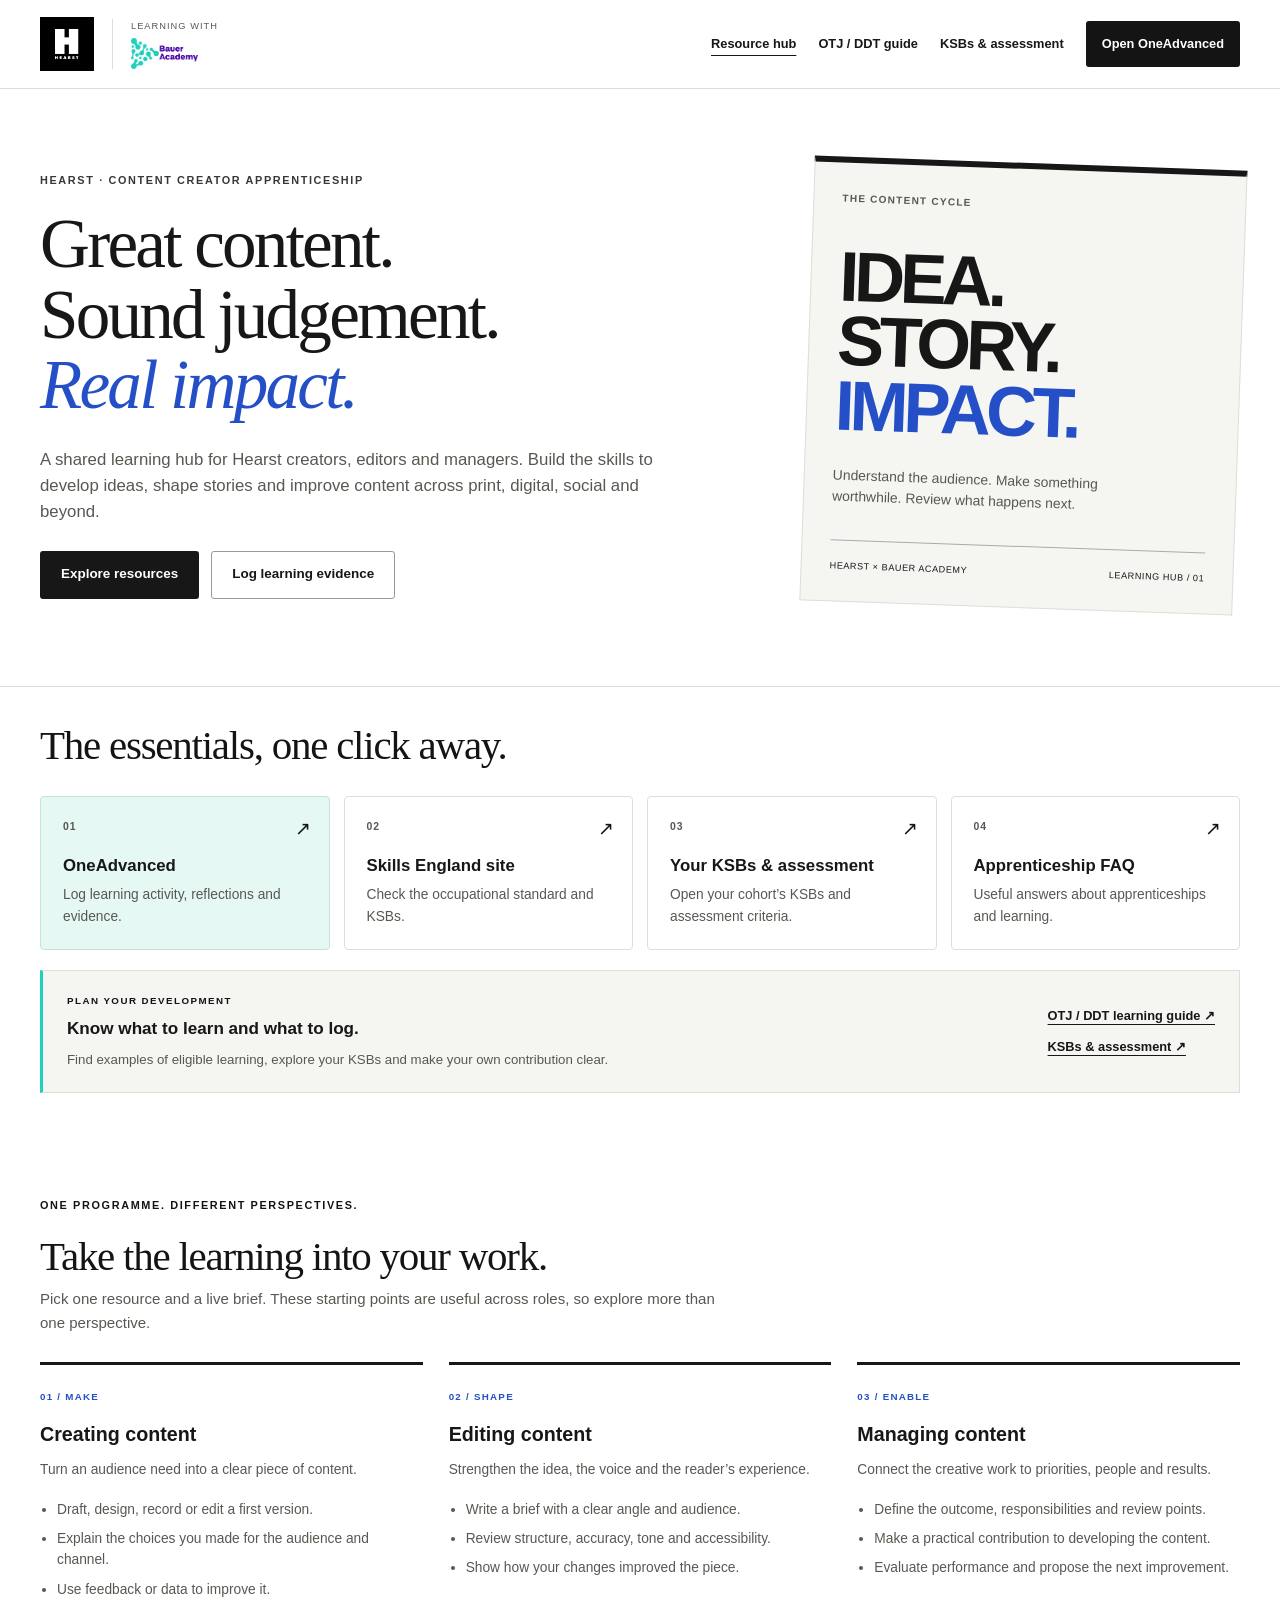
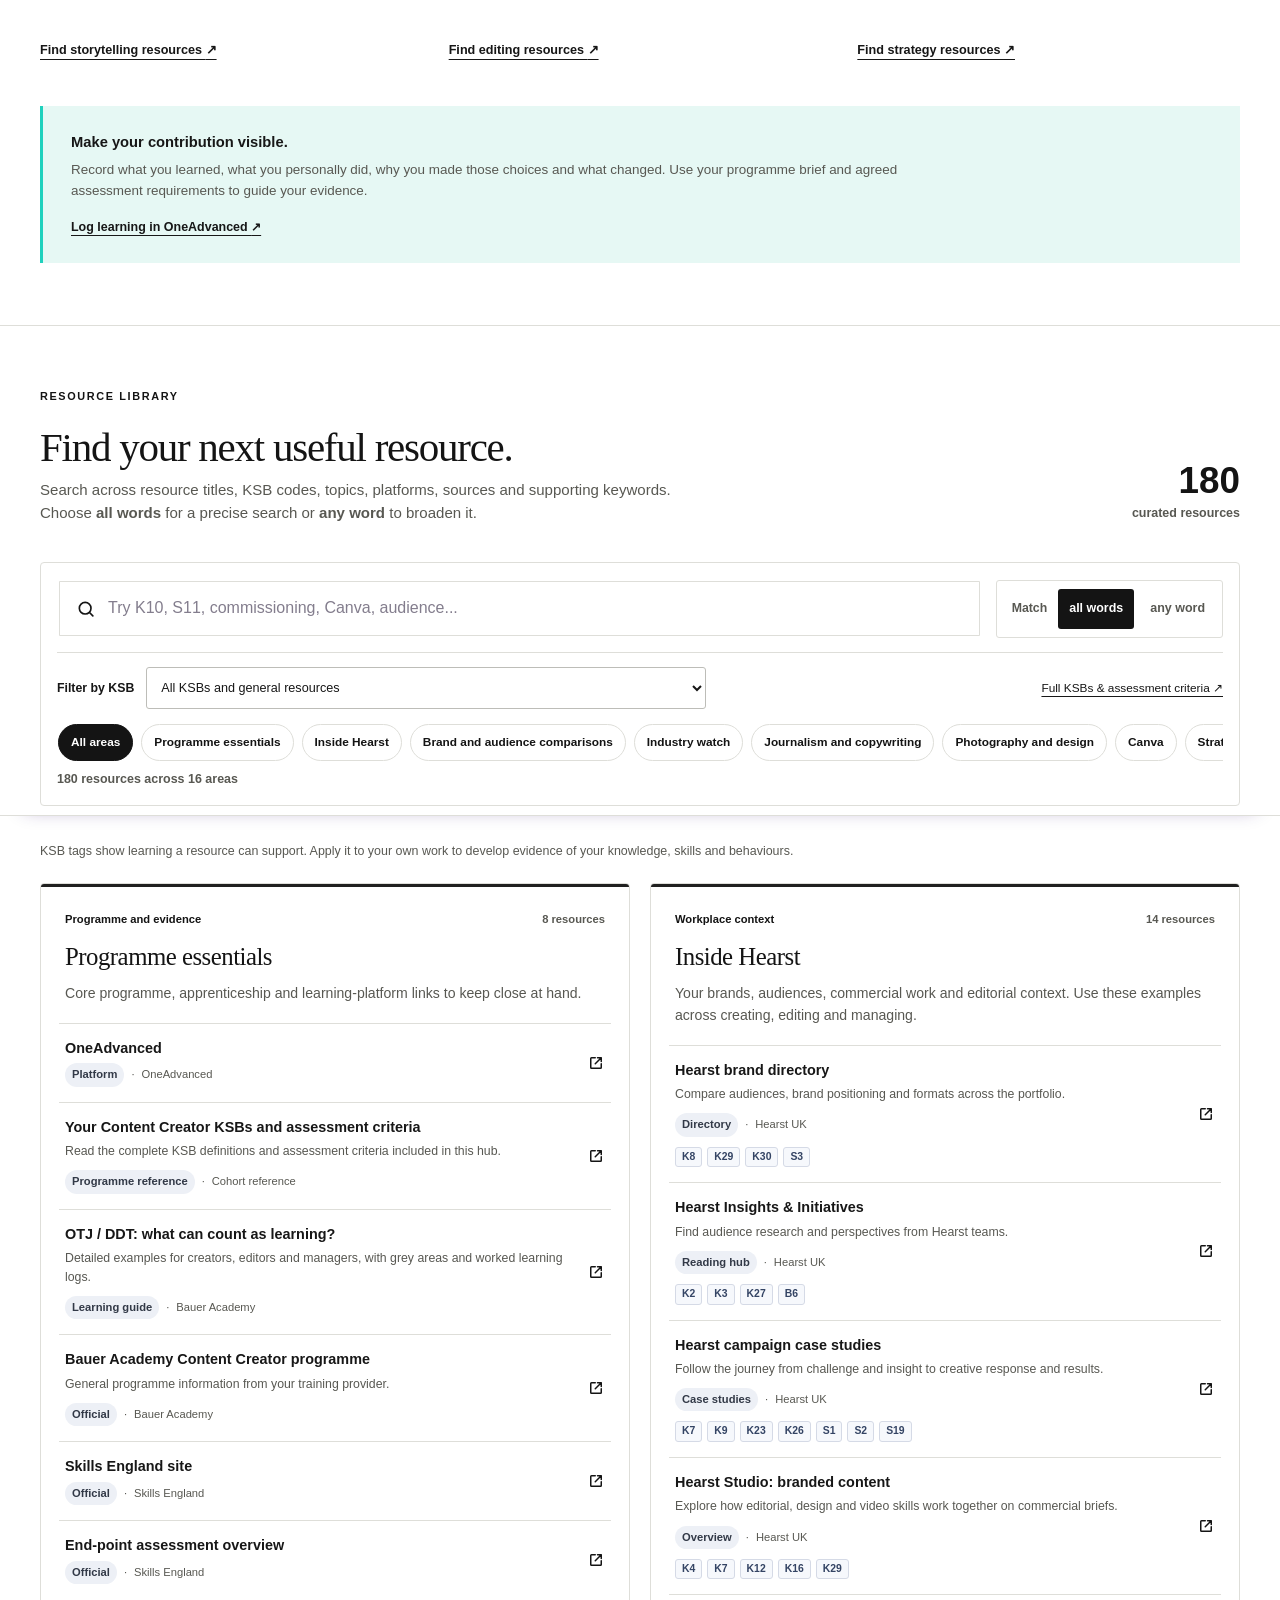
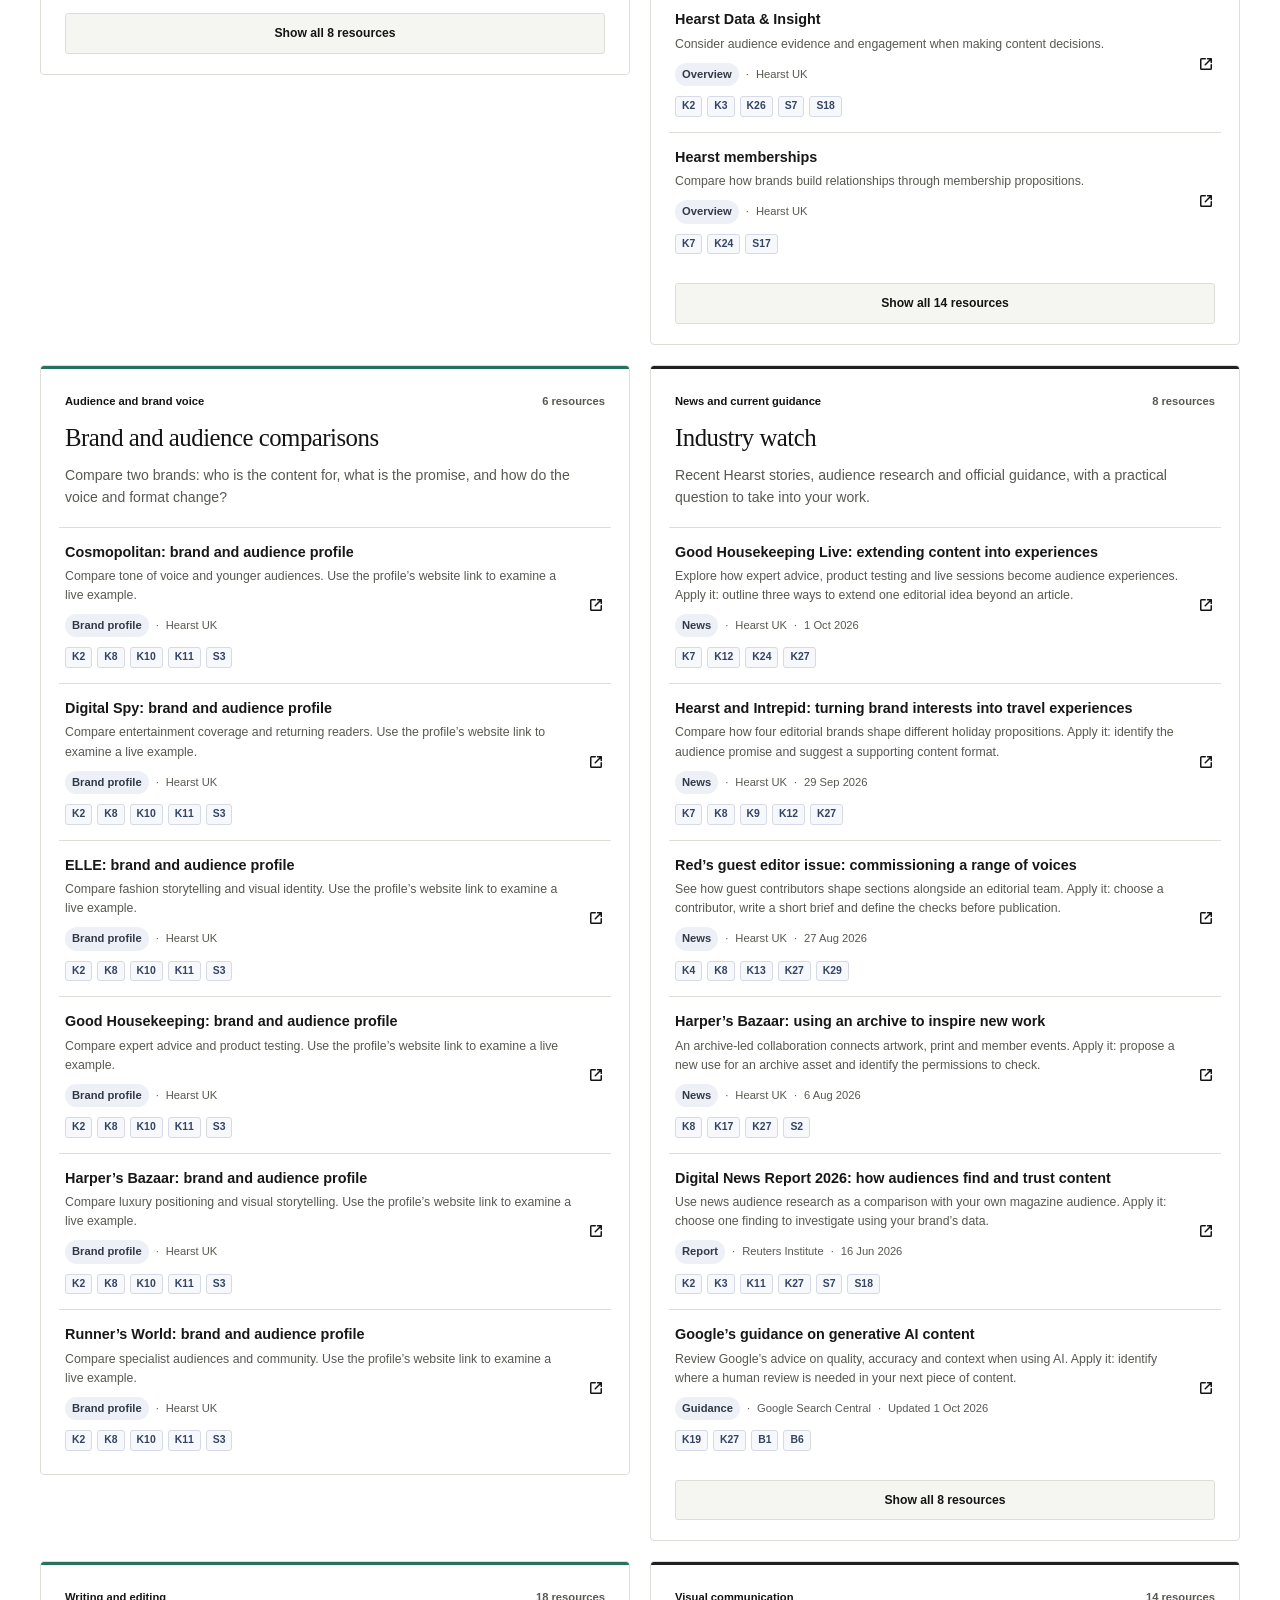
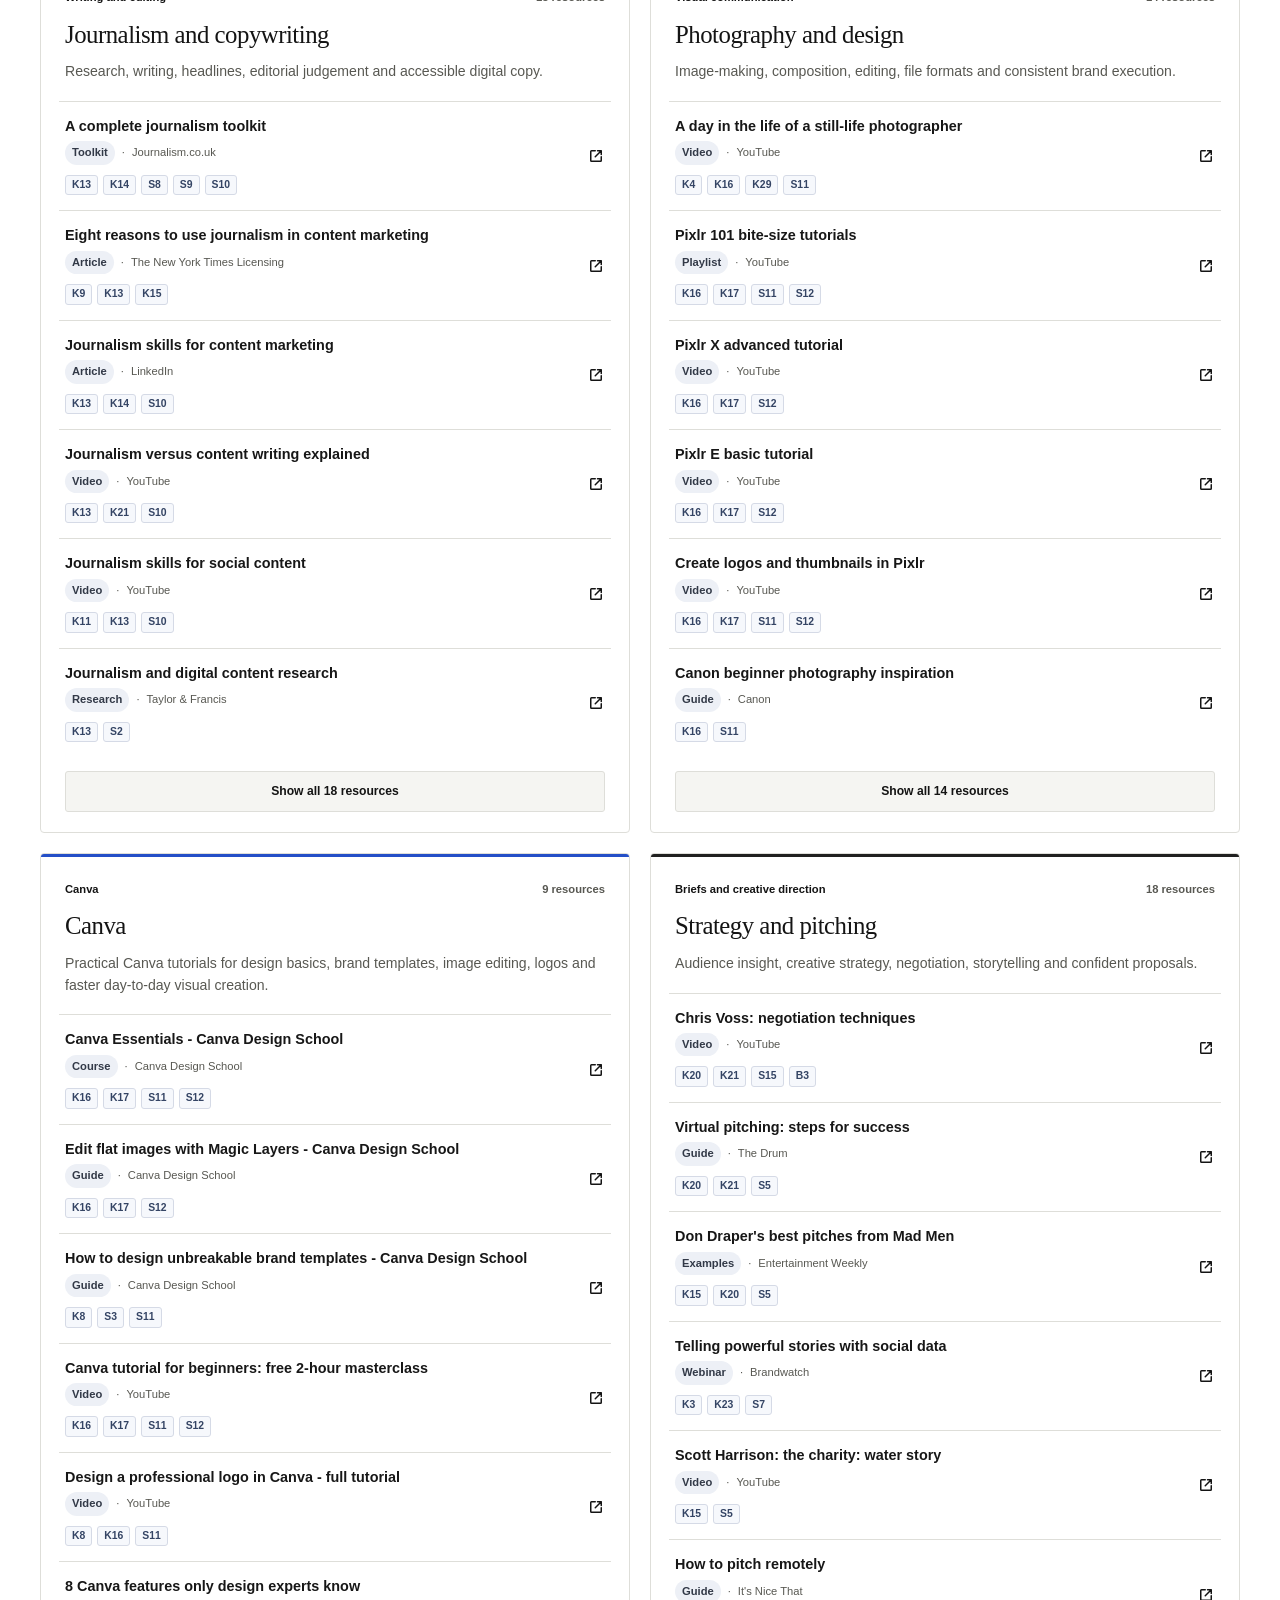
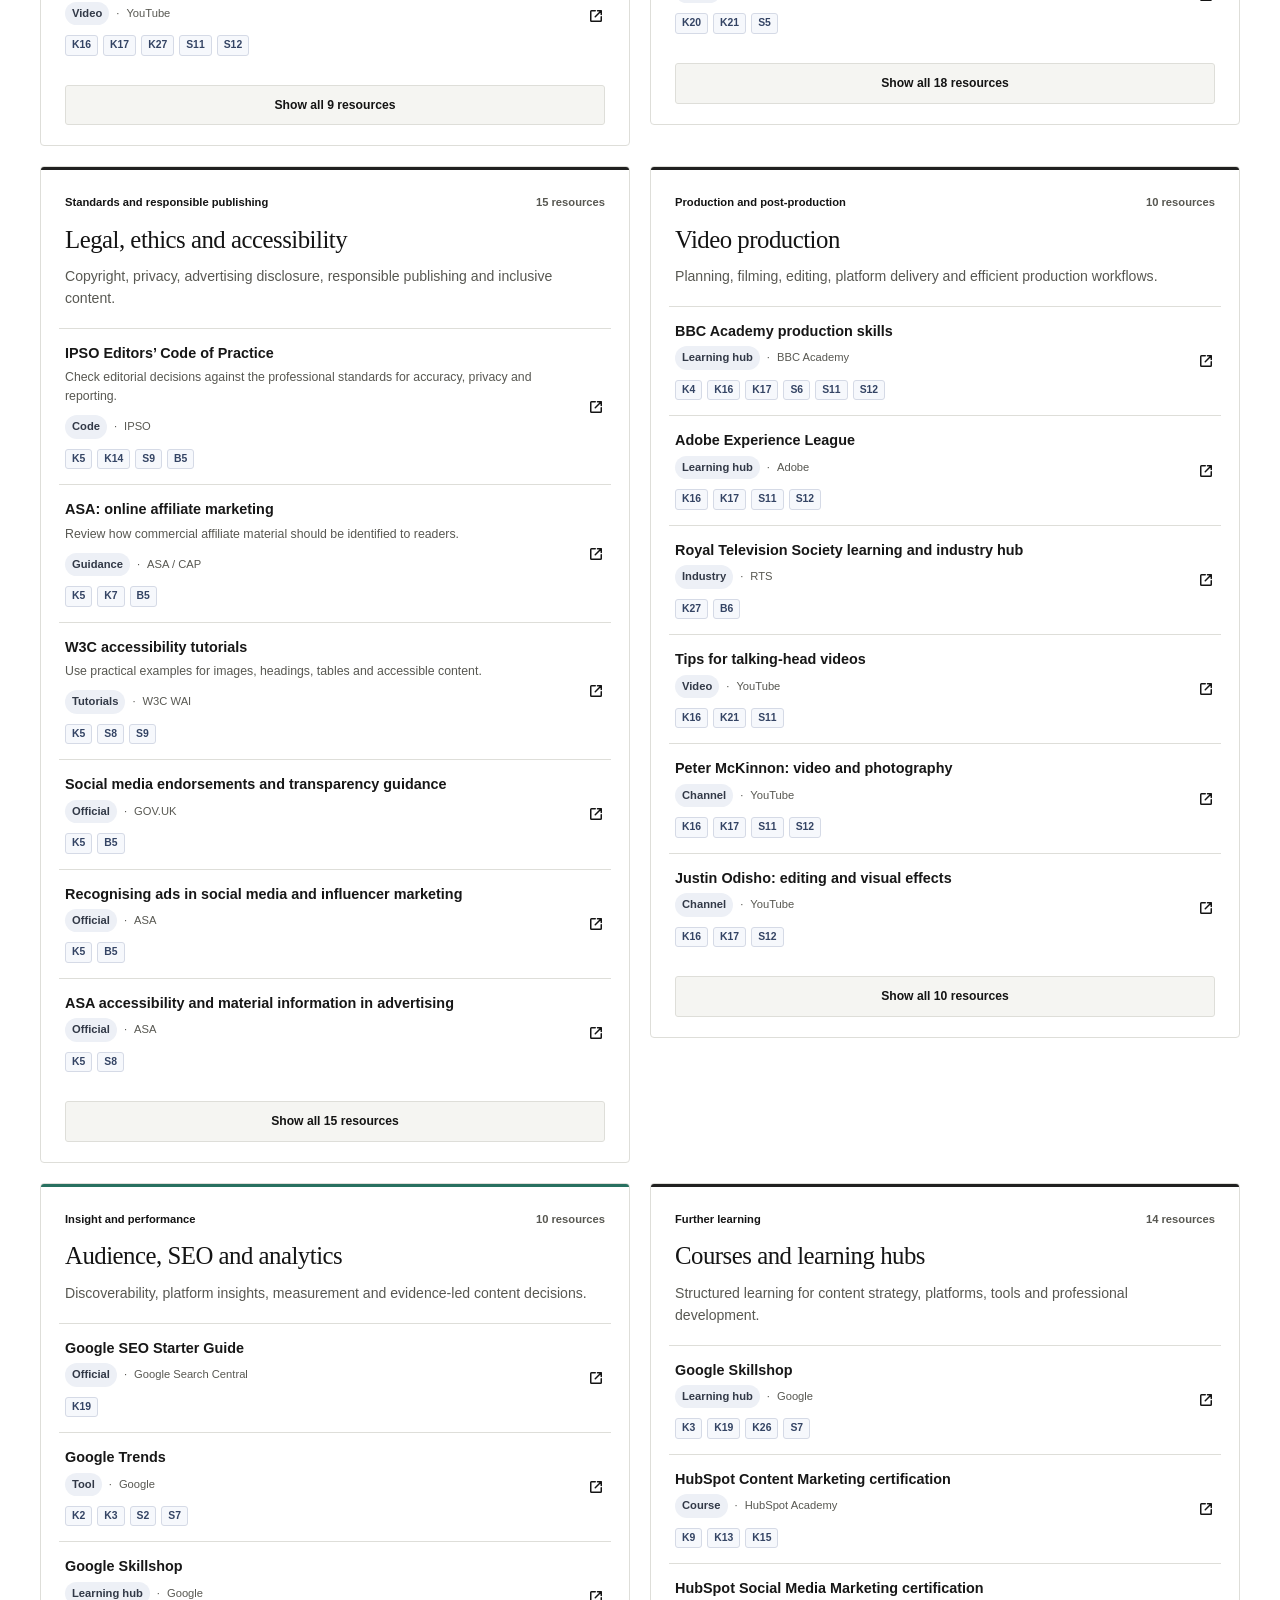
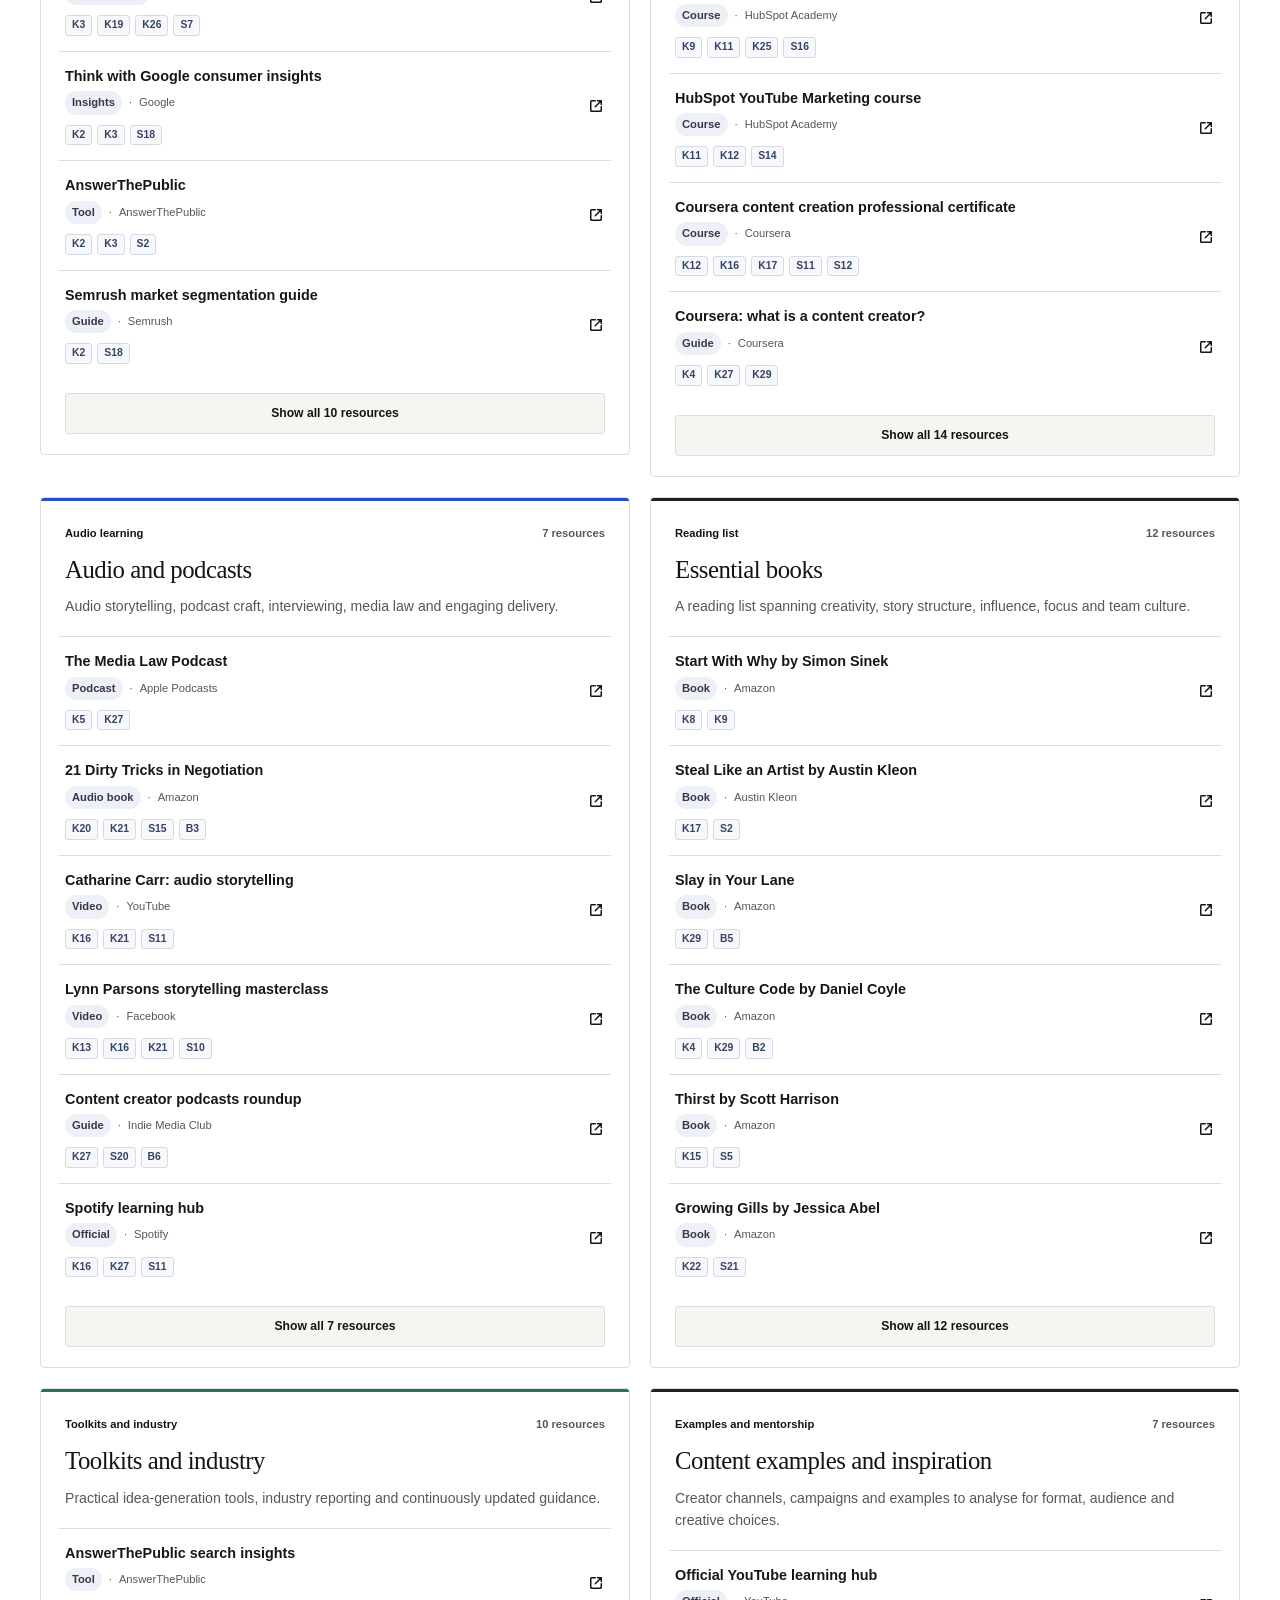
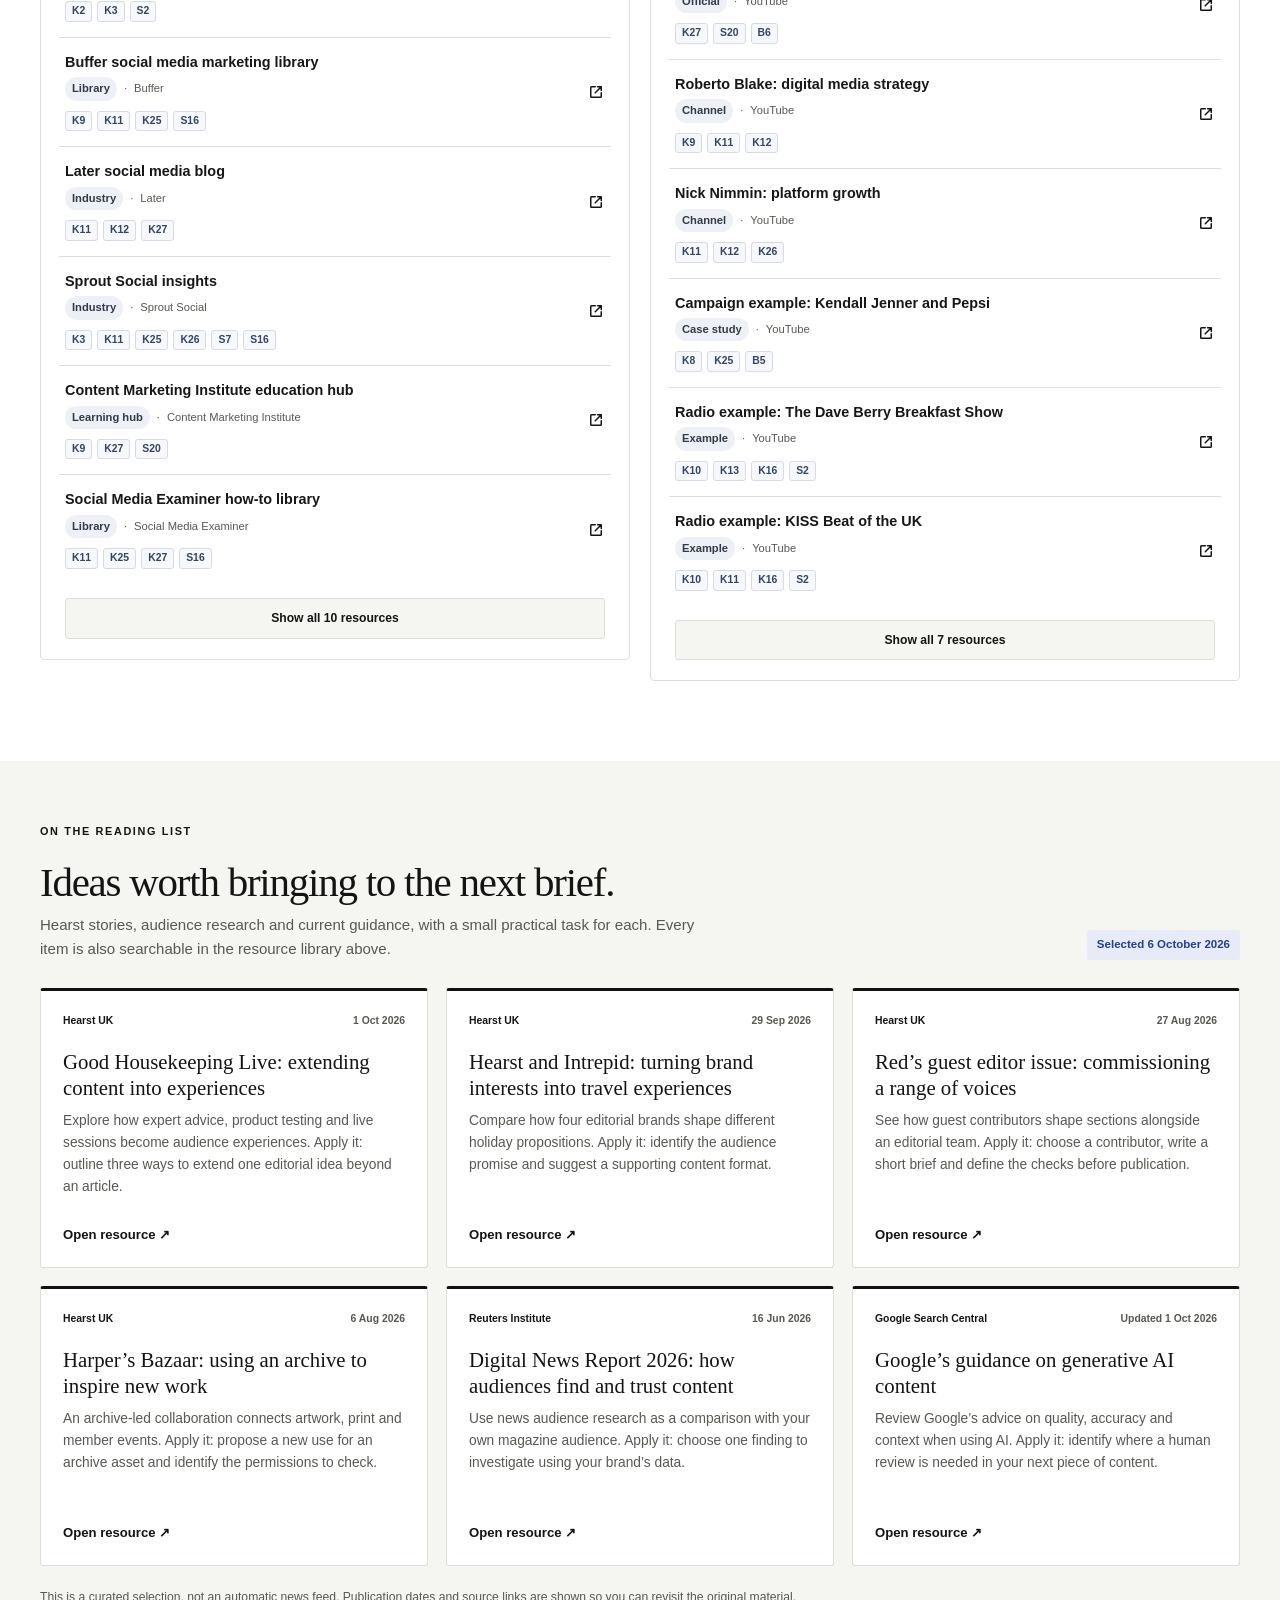
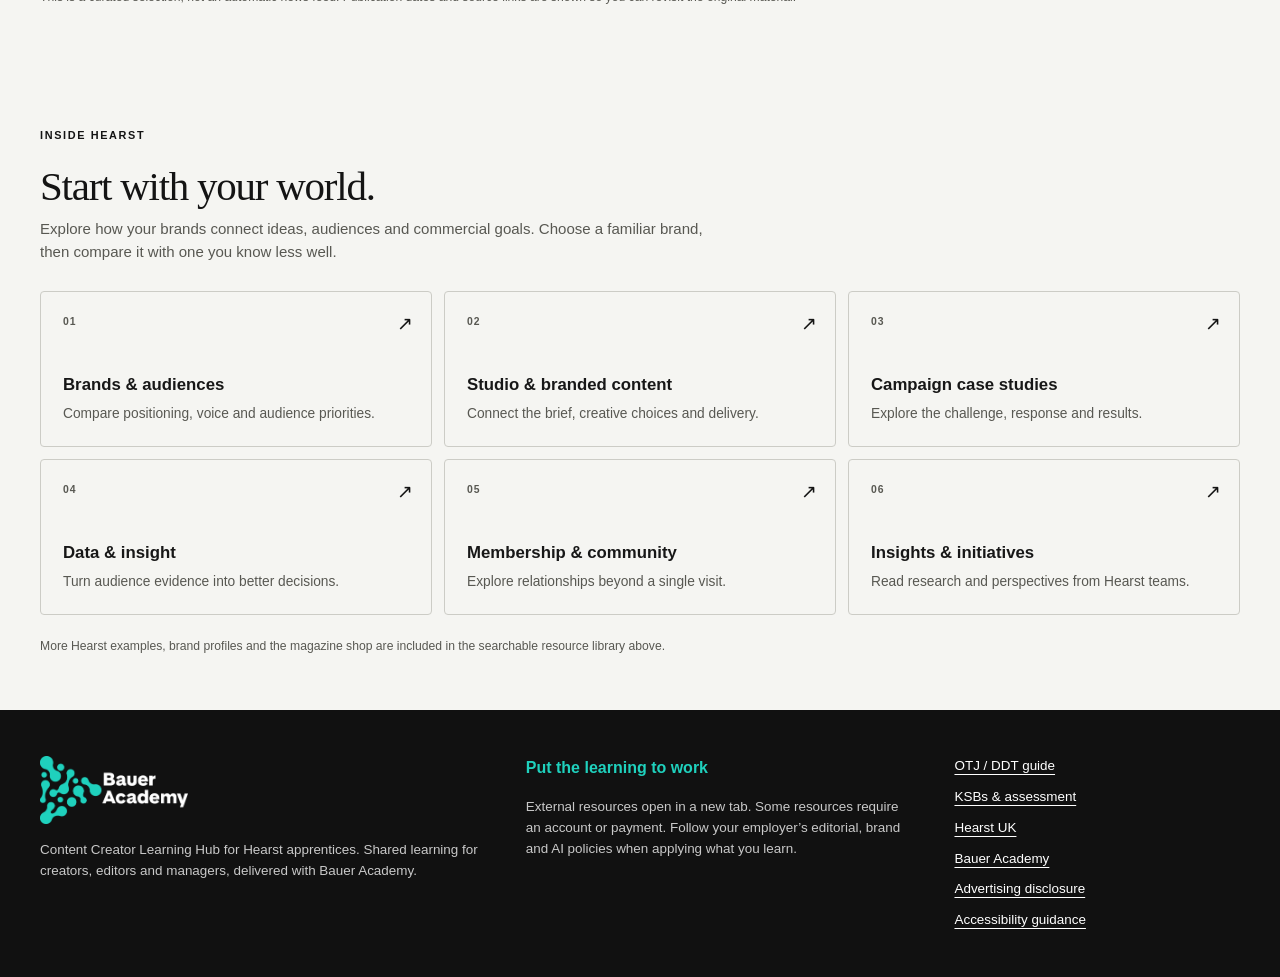
==== commit 8ddc04b8: "Update index.html" ====
--- a/index.html
+++ b/index.html
@@ -5,7 +5,7 @@
   <meta name="viewport" content="width=device-width, initial-scale=1">
   <meta name="description" content="A shared Content Creator apprenticeship resource hub for Hearst creators, editors and managers, delivered with Bauer Academy.">
   <meta name="theme-color" content="#111111">
-  <meta name="application-version" content="hearst-content-creator-ksb-2026-10-06">
+  <meta name="application-version" content="hearst-hub-resource-first-2026-10-06">
   <title>Content Creator Learning Hub | Hearst & Bauer Academy</title>
   <style>
 :root {
@@ -252,11 +252,13 @@
       <div class="learning-banner"><div><span class="eyebrow dark">Plan your development</span><strong>Know what to learn and what to log.</strong><p>Find examples of eligible learning, explore your KSBs and make your own contribution clear.</p></div><div class="learning-banner-actions"><a href="learning-guide.html">OTJ / DDT learning guide <span aria-hidden="true">↗</span></a><a href="ksbs.html">KSBs &amp; assessment <span aria-hidden="true">↗</span></a></div></div></div>
     </section>
 
-    <section class="hearst-section" id="hearst-world" aria-labelledby="hearst-heading"><div class="shell"><div class="section-heading"><div><p class="eyebrow dark">Inside Hearst</p><h2 id="hearst-heading">Start with your world.</h2><p>Explore how your brands connect ideas, audiences and commercial goals. Choose a familiar brand, then compare it with one you know less well.</p></div><span class="section-index" aria-hidden="true">01</span></div><div class="hearst-links"><a class="quick-link" href="https://www.hearst.co.uk/brands" target="_blank" rel="noopener noreferrer"><span class="quick-number">01</span><div><strong>Brands &amp; audiences</strong><p>Compare positioning, voice and audience priorities.</p></div><span class="arrow" aria-hidden="true">↗</span></a><a class="quick-link" href="https://www.hearst.co.uk/solutions/branded-content" target="_blank" rel="noopener noreferrer"><span class="quick-number">02</span><div><strong>Studio &amp; branded content</strong><p>Connect the brief, creative choices and delivery.</p></div><span class="arrow" aria-hidden="true">↗</span></a><a class="quick-link" href="https://www.hearst.co.uk/case-studies" target="_blank" rel="noopener noreferrer"><span class="quick-number">03</span><div><strong>Campaign case studies</strong><p>Explore the challenge, response and results.</p></div><span class="arrow" aria-hidden="true">↗</span></a><a class="quick-link" href="https://www.hearst.co.uk/solutions/data-insight" target="_blank" rel="noopener noreferrer"><span class="quick-number">04</span><div><strong>Data &amp; insight</strong><p>Turn audience evidence into better decisions.</p></div><span class="arrow" aria-hidden="true">↗</span></a><a class="quick-link" href="https://www.hearst.co.uk/membership" target="_blank" rel="noopener noreferrer"><span class="quick-number">05</span><div><strong>Membership &amp; community</strong><p>Explore relationships beyond a single visit.</p></div><span class="arrow" aria-hidden="true">↗</span></a><a class="quick-link" href="https://www.hearst.co.uk/insights-initiatives" target="_blank" rel="noopener noreferrer"><span class="quick-number">06</span><div><strong>Insights &amp; initiatives</strong><p>Read research and perspectives from Hearst teams.</p></div><span class="arrow" aria-hidden="true">↗</span></a></div><p class="section-footnote">More Hearst examples, brand profiles and the magazine shop are included in the searchable library below.</p></div></section><section class="role-section" id="apply-learning" aria-labelledby="roles-heading"><div class="shell"><div class="section-heading"><div><p class="eyebrow dark">One programme. Different perspectives.</p><h2 id="roles-heading">Take the learning into your work.</h2><p>Pick one resource and a live brief. These starting points are useful across roles, so explore more than one perspective.</p></div><span class="section-index" aria-hidden="true">02</span></div><div class="role-grid">
+    <section class="role-section" id="apply-learning" aria-labelledby="roles-heading"><div class="shell"><div class="section-heading"><div><p class="eyebrow dark">One programme. Different perspectives.</p><h2 id="roles-heading">Take the learning into your work.</h2><p>Pick one resource and a live brief. These starting points are useful across roles, so explore more than one perspective.</p></div></div><div class="role-grid">
 <article class="role-card"><span class="role-number">01 / MAKE</span><h3>Creating content</h3><p>Turn an audience need into a clear piece of content.</p><ul><li>Draft, design, record or edit a first version.</li><li>Explain the choices you made for the audience and channel.</li><li>Use feedback or data to improve it.</li></ul><button type="button" data-topic="storytelling">Find storytelling resources <span aria-hidden="true">↗</span></button></article>
 <article class="role-card"><span class="role-number">02 / SHAPE</span><h3>Editing content</h3><p>Strengthen the idea, the voice and the reader’s experience.</p><ul><li>Write a brief with a clear angle and audience.</li><li>Review structure, accuracy, tone and accessibility.</li><li>Show how your changes improved the piece.</li></ul><button type="button" data-topic="editing">Find editing resources <span aria-hidden="true">↗</span></button></article>
 <article class="role-card"><span class="role-number">03 / ENABLE</span><h3>Managing content</h3><p>Connect the creative work to priorities, people and results.</p><ul><li>Define the outcome, responsibilities and review points.</li><li>Make a practical contribution to developing the content.</li><li>Evaluate performance and propose the next improvement.</li></ul><button type="button" data-topic="strategy">Find strategy resources <span aria-hidden="true">↗</span></button></article>
-</div><div class="evidence-line"><strong>Make your contribution visible.</strong><p>Record what you learned, what you personally did, why you made those choices and what changed. Use your programme brief and agreed assessment requirements to guide your evidence.</p><a href="https://education.oneadvanced.com" target="_blank" rel="noopener noreferrer">Log learning in OneAdvanced <span aria-hidden="true">↗</span></a></div></div></section><section class="watch-section" id="industry-watch" aria-labelledby="watch-heading"><div class="shell"><div class="section-heading"><div><p class="eyebrow dark">On the reading list</p><h2 id="watch-heading">Ideas worth bringing to the next brief.</h2><p>Hearst stories, audience research and current guidance, with a small practical task for each. Every item is also searchable below.</p></div><span class="watch-heading-note">Selected 6 October 2026</span></div><div class="watch-grid"><a class="watch-card" href="https://www.hearst.co.uk/media-centre/press-releases/good-housekeeping-live-country-living-christmas-market-returns-trinny" target="_blank" rel="noopener noreferrer"><div class="watch-meta"><span>Hearst UK</span><span>1 Oct 2026</span></div><h3>Good Housekeeping Live: extending content into experiences</h3><p>Explore how expert advice, product testing and live sessions become audience experiences. Apply it: outline three ways to extend one editorial idea beyond an article.</p><span class="watch-link">Open resource <span aria-hidden="true">↗</span></span></a><a class="watch-card" href="https://www.hearst.co.uk/media-centre/press-releases/hearst-uk-launches-brand-licensing-partnership-intrepid-travel" target="_blank" rel="noopener noreferrer"><div class="watch-meta"><span>Hearst UK</span><span>29 Sep 2026</span></div><h3>Hearst and Intrepid: turning brand interests into travel experiences</h3><p>Compare how four editorial brands shape different holiday propositions. Apply it: identify the audience promise and suggest a supporting content format.</p><span class="watch-link">Open resource <span aria-hidden="true">↗</span></span></a><a class="watch-card" href="https://www.hearst.co.uk/media-centre/press-releases/red-announces-guest-editor-issue-bringing-together-15-inspirational" target="_blank" rel="noopener noreferrer"><div class="watch-meta"><span>Hearst UK</span><span>27 Aug 2026</span></div><h3>Red’s guest editor issue: commissioning a range of voices</h3><p>See how guest contributors shape sections alongside an editorial team. Apply it: choose a contributor, write a short brief and define the checks before publication.</p><span class="watch-link">Open resource <span aria-hidden="true">↗</span></span></a><a class="watch-card" href="https://www.hearst.co.uk/media-centre/press-releases/harpers-bazaar-uk-collaborates-artist-rachel-spelling-original-artwork" target="_blank" rel="noopener noreferrer"><div class="watch-meta"><span>Hearst UK</span><span>6 Aug 2026</span></div><h3>Harper’s Bazaar: using an archive to inspire new work</h3><p>An archive-led collaboration connects artwork, print and member events. Apply it: propose a new use for an archive asset and identify the permissions to check.</p><span class="watch-link">Open resource <span aria-hidden="true">↗</span></span></a><a class="watch-card" href="https://reutersinstitute.politics.ox.ac.uk/digital-news-report/2026/dnr-executive-summary" target="_blank" rel="noopener noreferrer"><div class="watch-meta"><span>Reuters Institute</span><span>16 Jun 2026</span></div><h3>Digital News Report 2026: how audiences find and trust content</h3><p>Use news audience research as a comparison with your own magazine audience. Apply it: choose one finding to investigate using your brand’s data.</p><span class="watch-link">Open resource <span aria-hidden="true">↗</span></span></a><a class="watch-card" href="https://developers.google.com/search/docs/fundamentals/using-gen-ai-content" target="_blank" rel="noopener noreferrer"><div class="watch-meta"><span>Google Search Central</span><span>Updated 1 Oct 2026</span></div><h3>Google’s guidance on generative AI content</h3><p>Review Google’s advice on quality, accuracy and context when using AI. Apply it: identify where a human review is needed in your next piece of content.</p><span class="watch-link">Open resource <span aria-hidden="true">↗</span></span></a></div><p class="section-footnote">This is a curated selection, not an automatic news feed. Publication dates and source links are shown so you can revisit the original material.</p></div></section><section class="library-section" id="resources" aria-labelledby="resources-heading">
+</div><div class="evidence-line"><strong>Make your contribution visible.</strong><p>Record what you learned, what you personally did, why you made those choices and what changed. Use your programme brief and agreed assessment requirements to guide your evidence.</p><a href="https://education.oneadvanced.com" target="_blank" rel="noopener noreferrer">Log learning in OneAdvanced <span aria-hidden="true">↗</span></a></div></div></section>
+
+    <section class="library-section" id="resources" aria-labelledby="resources-heading">
       <div class="shell">
         <div class="section-heading">
           <div><p class="eyebrow dark">Resource library</p><h2 id="resources-heading">Find your next useful resource.</h2><p>Search across resource titles, KSB codes, topics, platforms, sources and supporting keywords. Choose <strong>all words</strong> for a precise search or <strong>any word</strong> to broaden it.</p></div>
@@ -282,6 +284,10 @@
         <div class="empty-state" id="emptyState" hidden><span class="empty-mark" aria-hidden="true"></span><h3>No matching resources yet.</h3><p>Try fewer words, switch to <strong>any word</strong>, or clear the learning-area and KSB filters. A KSB without a direct resource match can still be developed through your programme tasks and workplace practice. <a href="learning-guide.html#examples">Explore learning examples.</a></p><button class="button button-primary" id="resetFilters" type="button">Reset search</button></div>
       </div>
     </section>
+
+    <section class="watch-section" id="industry-watch" aria-labelledby="watch-heading"><div class="shell"><div class="section-heading"><div><p class="eyebrow dark">On the reading list</p><h2 id="watch-heading">Ideas worth bringing to the next brief.</h2><p>Hearst stories, audience research and current guidance, with a small practical task for each. Every item is also searchable in the resource library above.</p></div><span class="watch-heading-note">Selected 6 October 2026</span></div><div class="watch-grid"><a class="watch-card" href="https://www.hearst.co.uk/media-centre/press-releases/good-housekeeping-live-country-living-christmas-market-returns-trinny" target="_blank" rel="noopener noreferrer"><div class="watch-meta"><span>Hearst UK</span><span>1 Oct 2026</span></div><h3>Good Housekeeping Live: extending content into experiences</h3><p>Explore how expert advice, product testing and live sessions become audience experiences. Apply it: outline three ways to extend one editorial idea beyond an article.</p><span class="watch-link">Open resource <span aria-hidden="true">↗</span></span></a><a class="watch-card" href="https://www.hearst.co.uk/media-centre/press-releases/hearst-uk-launches-brand-licensing-partnership-intrepid-travel" target="_blank" rel="noopener noreferrer"><div class="watch-meta"><span>Hearst UK</span><span>29 Sep 2026</span></div><h3>Hearst and Intrepid: turning brand interests into travel experiences</h3><p>Compare how four editorial brands shape different holiday propositions. Apply it: identify the audience promise and suggest a supporting content format.</p><span class="watch-link">Open resource <span aria-hidden="true">↗</span></span></a><a class="watch-card" href="https://www.hearst.co.uk/media-centre/press-releases/red-announces-guest-editor-issue-bringing-together-15-inspirational" target="_blank" rel="noopener noreferrer"><div class="watch-meta"><span>Hearst UK</span><span>27 Aug 2026</span></div><h3>Red’s guest editor issue: commissioning a range of voices</h3><p>See how guest contributors shape sections alongside an editorial team. Apply it: choose a contributor, write a short brief and define the checks before publication.</p><span class="watch-link">Open resource <span aria-hidden="true">↗</span></span></a><a class="watch-card" href="https://www.hearst.co.uk/media-centre/press-releases/harpers-bazaar-uk-collaborates-artist-rachel-spelling-original-artwork" target="_blank" rel="noopener noreferrer"><div class="watch-meta"><span>Hearst UK</span><span>6 Aug 2026</span></div><h3>Harper’s Bazaar: using an archive to inspire new work</h3><p>An archive-led collaboration connects artwork, print and member events. Apply it: propose a new use for an archive asset and identify the permissions to check.</p><span class="watch-link">Open resource <span aria-hidden="true">↗</span></span></a><a class="watch-card" href="https://reutersinstitute.politics.ox.ac.uk/digital-news-report/2026/dnr-executive-summary" target="_blank" rel="noopener noreferrer"><div class="watch-meta"><span>Reuters Institute</span><span>16 Jun 2026</span></div><h3>Digital News Report 2026: how audiences find and trust content</h3><p>Use news audience research as a comparison with your own magazine audience. Apply it: choose one finding to investigate using your brand’s data.</p><span class="watch-link">Open resource <span aria-hidden="true">↗</span></span></a><a class="watch-card" href="https://developers.google.com/search/docs/fundamentals/using-gen-ai-content" target="_blank" rel="noopener noreferrer"><div class="watch-meta"><span>Google Search Central</span><span>Updated 1 Oct 2026</span></div><h3>Google’s guidance on generative AI content</h3><p>Review Google’s advice on quality, accuracy and context when using AI. Apply it: identify where a human review is needed in your next piece of content.</p><span class="watch-link">Open resource <span aria-hidden="true">↗</span></span></a></div><p class="section-footnote">This is a curated selection, not an automatic news feed. Publication dates and source links are shown so you can revisit the original material.</p></div></section>
+
+    <section class="hearst-section" id="hearst-world" aria-labelledby="hearst-heading"><div class="shell"><div class="section-heading"><div><p class="eyebrow dark">Inside Hearst</p><h2 id="hearst-heading">Start with your world.</h2><p>Explore how your brands connect ideas, audiences and commercial goals. Choose a familiar brand, then compare it with one you know less well.</p></div></div><div class="hearst-links"><a class="quick-link" href="https://www.hearst.co.uk/brands" target="_blank" rel="noopener noreferrer"><span class="quick-number">01</span><div><strong>Brands &amp; audiences</strong><p>Compare positioning, voice and audience priorities.</p></div><span class="arrow" aria-hidden="true">↗</span></a><a class="quick-link" href="https://www.hearst.co.uk/solutions/branded-content" target="_blank" rel="noopener noreferrer"><span class="quick-number">02</span><div><strong>Studio &amp; branded content</strong><p>Connect the brief, creative choices and delivery.</p></div><span class="arrow" aria-hidden="true">↗</span></a><a class="quick-link" href="https://www.hearst.co.uk/case-studies" target="_blank" rel="noopener noreferrer"><span class="quick-number">03</span><div><strong>Campaign case studies</strong><p>Explore the challenge, response and results.</p></div><span class="arrow" aria-hidden="true">↗</span></a><a class="quick-link" href="https://www.hearst.co.uk/solutions/data-insight" target="_blank" rel="noopener noreferrer"><span class="quick-number">04</span><div><strong>Data &amp; insight</strong><p>Turn audience evidence into better decisions.</p></div><span class="arrow" aria-hidden="true">↗</span></a><a class="quick-link" href="https://www.hearst.co.uk/membership" target="_blank" rel="noopener noreferrer"><span class="quick-number">05</span><div><strong>Membership &amp; community</strong><p>Explore relationships beyond a single visit.</p></div><span class="arrow" aria-hidden="true">↗</span></a><a class="quick-link" href="https://www.hearst.co.uk/insights-initiatives" target="_blank" rel="noopener noreferrer"><span class="quick-number">06</span><div><strong>Insights &amp; initiatives</strong><p>Read research and perspectives from Hearst teams.</p></div><span class="arrow" aria-hidden="true">↗</span></a></div><p class="section-footnote">More Hearst examples, brand profiles and the magazine shop are included in the searchable resource library above.</p></div></section>
   </main>
 
   <footer class="site-footer">
@@ -3273,4 +3279,4 @@
 })();
 </script>
 </body>
-</html>+</html>
